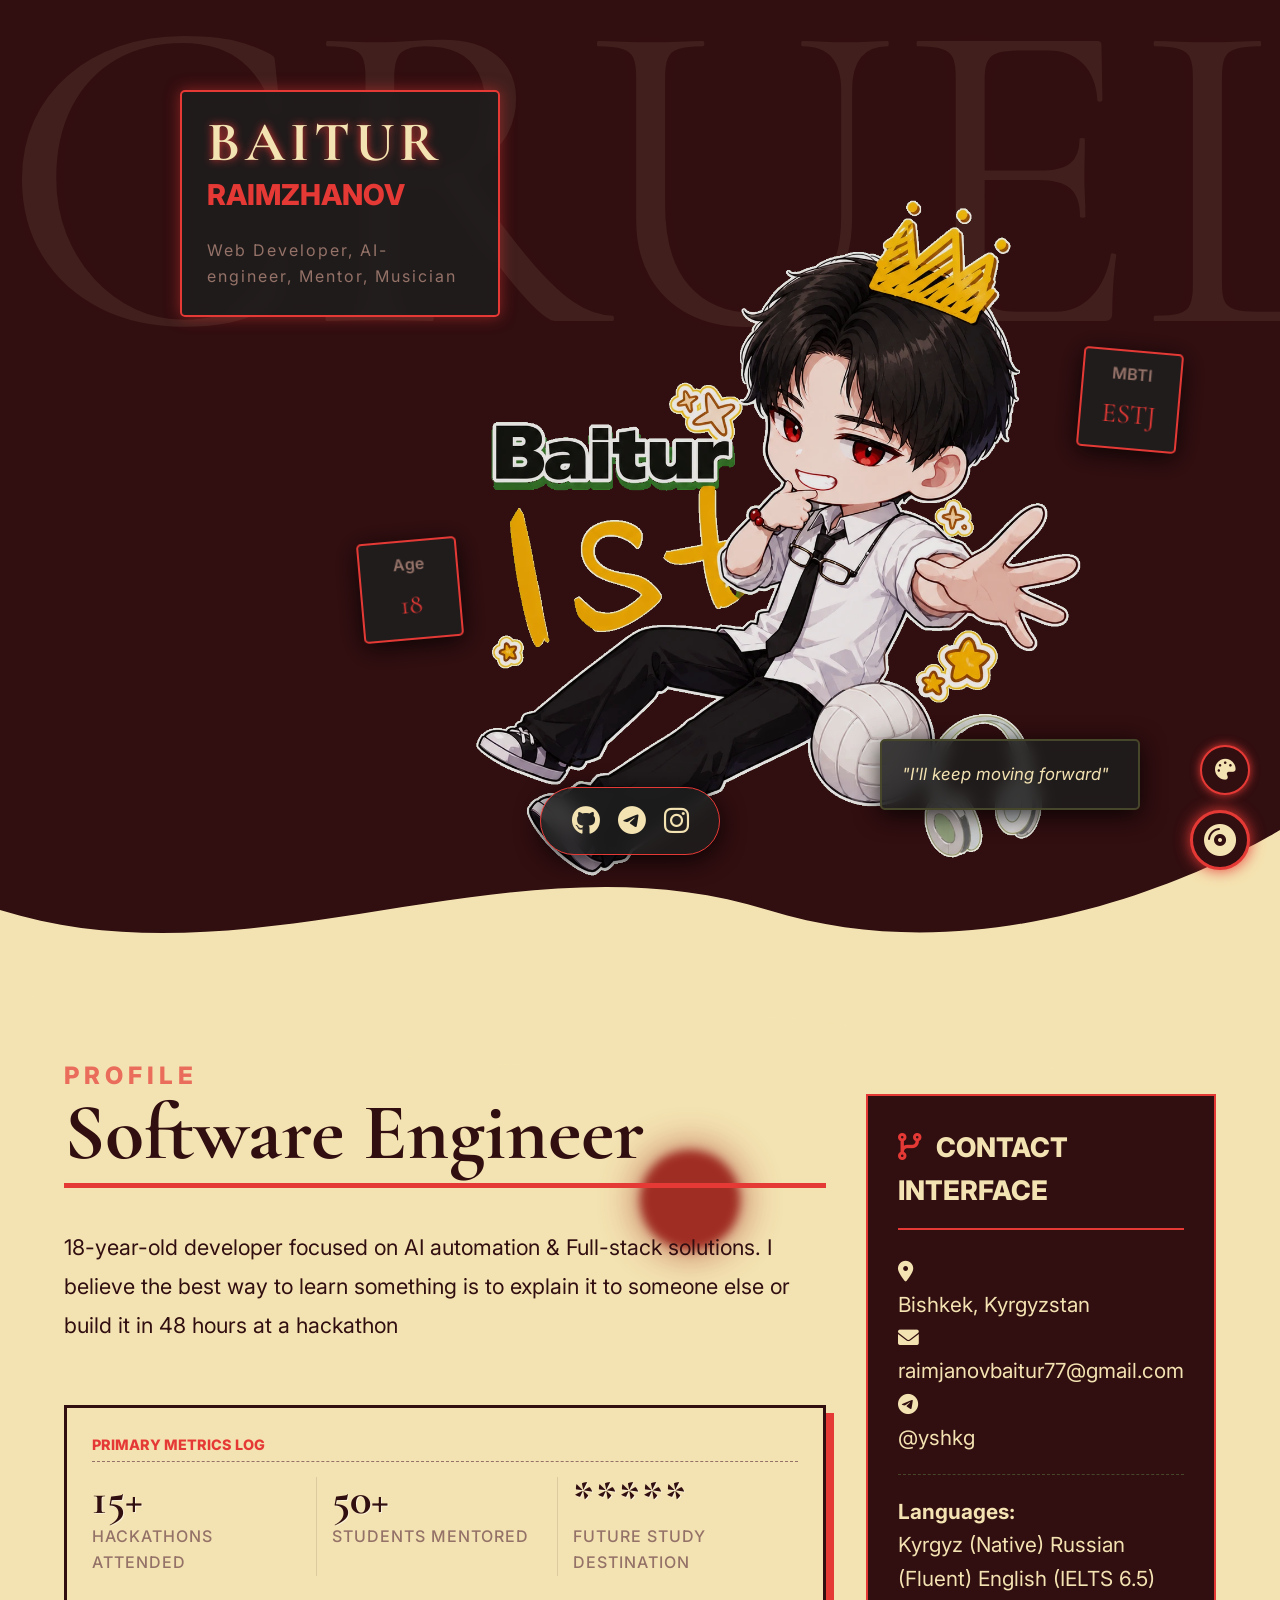
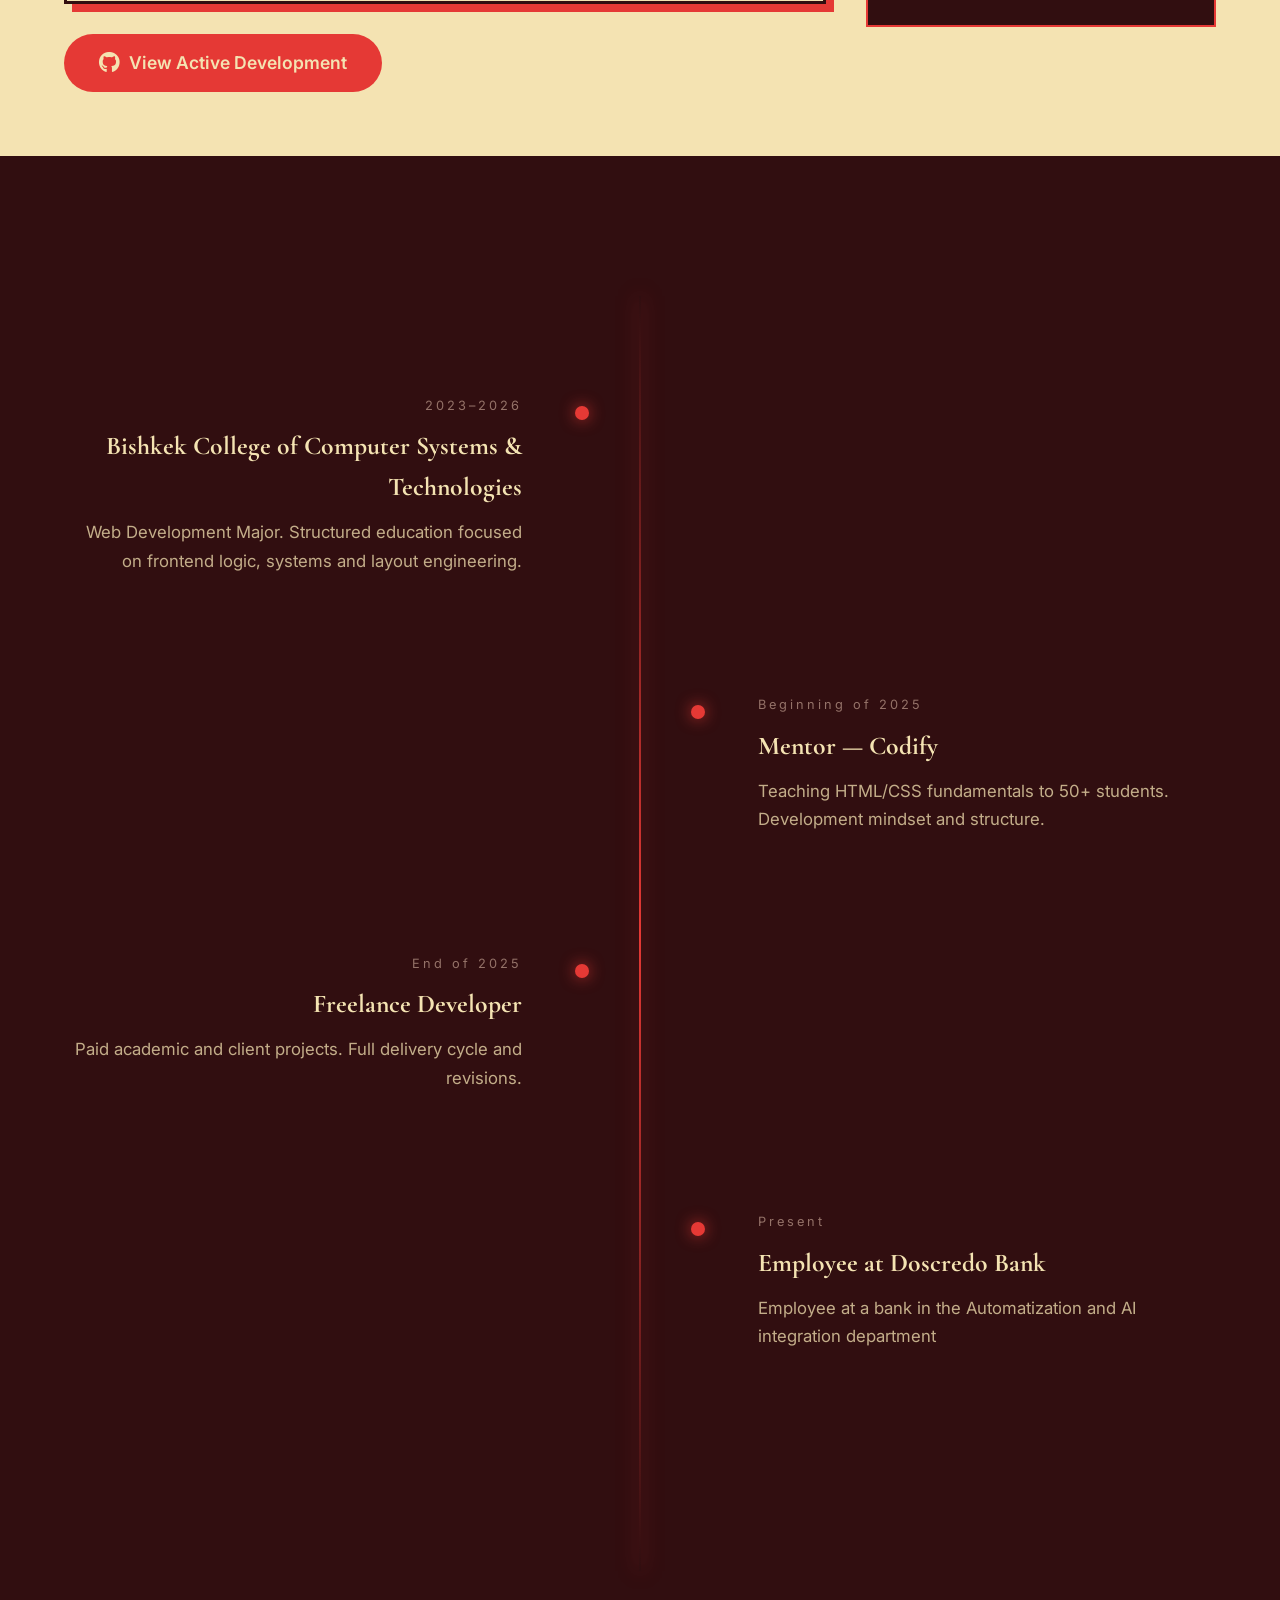
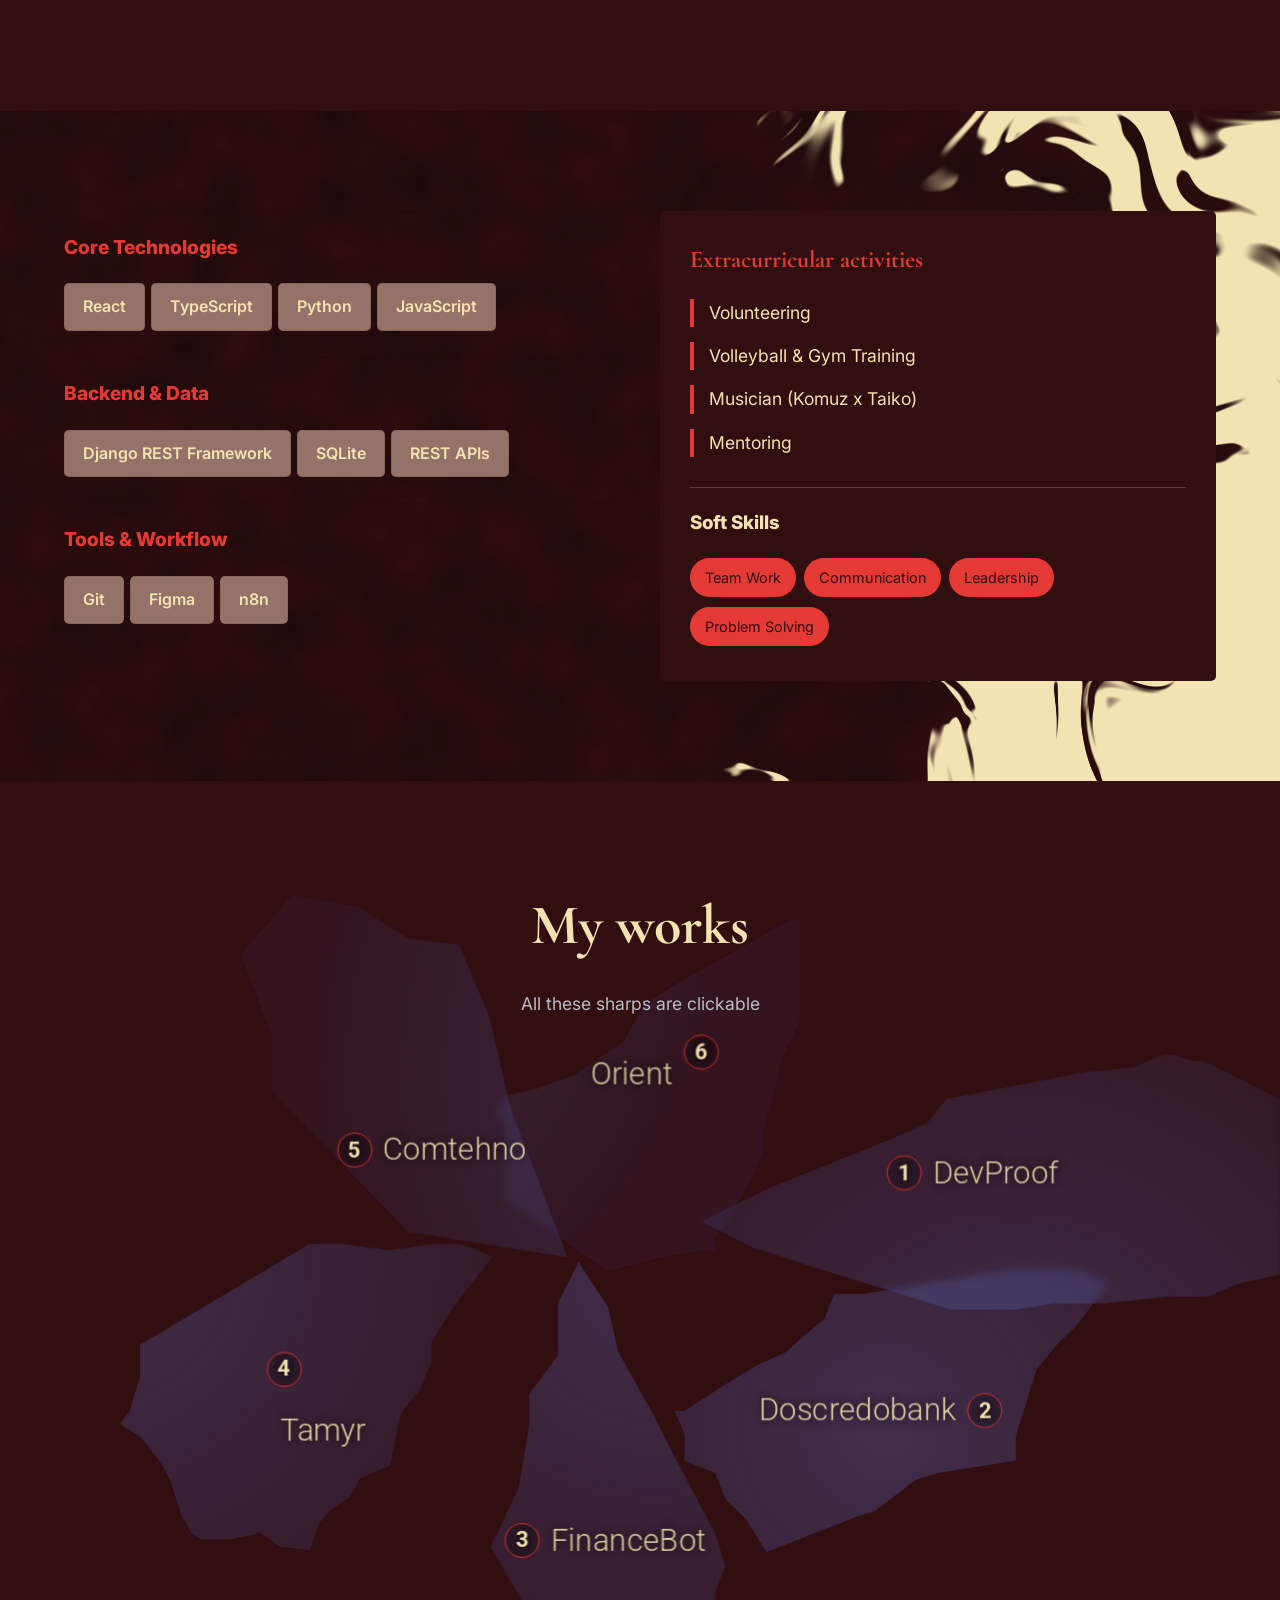
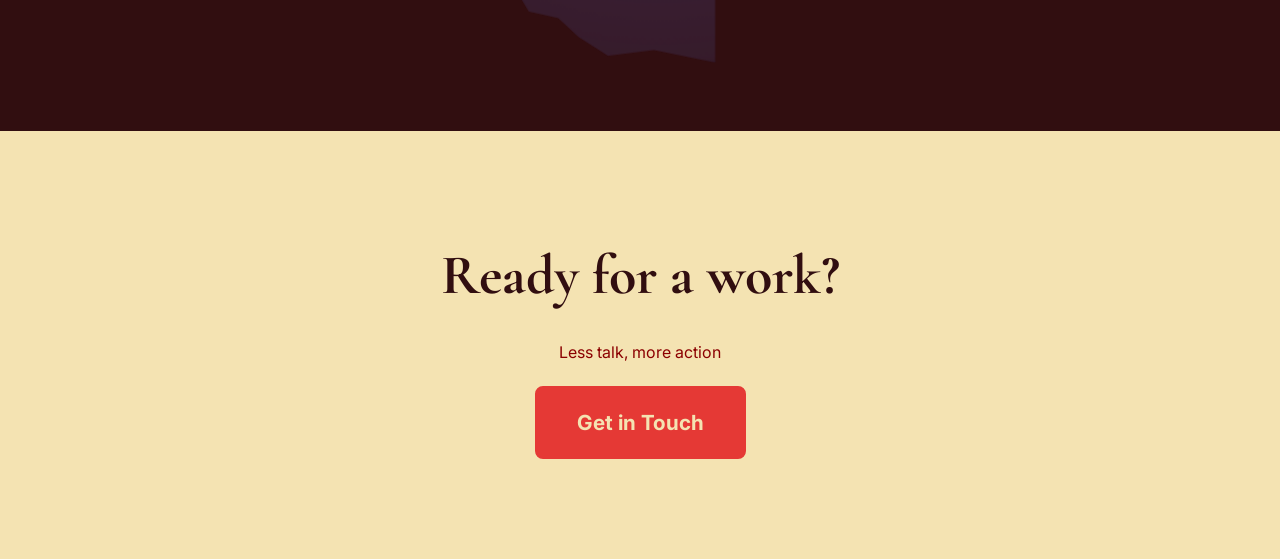
==== index.html @ 3174e958 "Fix duplicate google-site-verification meta tag" ====
<!doctype html>
<html lang="en">
  <head>
    <meta charset="UTF-8" />
    <meta name="viewport" content="width=device-width, initial-scale=1.0" />
    <title>Baitur Raimzhanov</title>

    <link rel="icon" type="image/png" href="/favicon.png" />

    <meta
      name="description"
      content="Portfolio of Baitur Raimzhanov, an 18-year-old web developer, mentor, AI-engineer and musician based in Bishkek, Kyrgyzstan."
    />
    <meta
      name="keywords"
      content="Baitur Raimzhanov, Web Developer, Mentor, AI-engineer"
    />
    <meta name="author" content="Baitur Raimzhanov" />
    <meta name="robots" content="index, follow" />
    <meta name="theme-color" content="#310E10" />

    <meta property="og:type" content="website" />
    <meta property="og:title" content="Baitur Raimzhanov - Web Developer" />
    <meta
      property="og:description"
      content="18-year-old web developer, mentor, and musician. Discover my projects and skills."
    />
    <meta property="og:image" content="baitur.webp" />
    <meta property="og:url" content="https://skrblv.github.io/" />

    <meta name="twitter:card" content="summary_large_image" />
    <meta name="twitter:title" content="Baitur Raimzhanov - Web Developer" />
    <meta
      name="twitter:description"
      content="18-year-old web developer, mentor, and musician."
    />
    <meta name="twitter:image" content="baitur.webp" />

    <link rel="canonical" href="https://skrblv.github.io/" />

    <link rel="preconnect" href="https://fonts.googleapis.com" />
    <link rel="preconnect" href="https://fonts.gstatic.com" crossorigin />
    <link rel="preconnect" href="https://cdnjs.cloudflare.com" />

    <link
      href="https://fonts.googleapis.com/css2?family=Cormorant+Garamond:wght@400;700&family=Inter:wght@300;400;600;800&family=Roboto:wght@300;400;700&display=swap"
      rel="stylesheet"
    />

<meta name="google-site-verification" content="Lntaro7IUnbB38OqXgtZppgg2948XfjPVonKaCSNXL4" />
    
<link
  rel="stylesheet"
  href="https://cdnjs.cloudflare.com/ajax/libs/font-awesome/6.0.0-beta3/css/all.min.css"
  integrity="sha512-Fo3rlrZj/k7ujTnHg4CGR2D7kSs0v4LLanw2qksYuRlEzO+tcaEPQogQ0KaoGN26/zrn20ImR1DfuLWnOo7aBA=="
  crossorigin="anonymous"
  referrerpolicy="no-referrer"
  media="print" 
  onload="this.media='all'"
/>
    <link rel="stylesheet" href="styles.css" />
    <script>
      const savedTheme = localStorage.getItem("selected-theme") || "default";
      document.documentElement.setAttribute("data-theme", savedTheme);
    </script>

    <script type="application/ld+json">
      {
        "@context": "https://schema.org",
        "@type": "Person",
        "name": "Baitur Raimzhanov",
        "jobTitle": "Web Developer",
        "description": "18-year-old self-taught web developer passionate about technology, design, and education.",
        "address": {
          "@type": "PostalAddress",
          "addressLocality": "Bishkek",
          "addressCountry": "Kyrgyzstan"
        },
        "email": "mailto:raimjanovbaitur77@gmail.com",
        "sameAs": [
          "https://github.com/skrblv",
          "https://t.me/yshkg",
          "https://www.instagram.com/raimzhanovba?igsh=ZnVnMm1waWo4bmYw"
        ]
      }
    </script>
  </head>
  <body>
    <section id="hero" class="hero-section">
      <div class="background-texture" data-depth="0.5"></div>
      <p class="parallax-text" data-depth="0.1">CRUEL</p>

      <div class="main-content-area">
        <div class="data-panel left-float" data-depth="1.5">
          <h1 class="card-title">BAITUR</h1>
          <h2 class="card-subtitle">RAIMZHANOV</h2>
          <p class="card-role">Web Developer, AI-engineer, Mentor, Musician</p>
        </div>

        <img
          src="/baitur.webp"
          alt="Baitur Raimzhanov - Web Developer"
          class="central-image"
          data-depth="2.5"
          fetchpriority="high"
          width="580"
          height="630"
        />

        <div class="quote-card bottom-float" data-depth="1.4">
          <p class="quote-text not">"I'll keep moving forward"</p>
          <p class="quote-text mobile">"Strong? Then prove it"</p>
        </div>

        <div class="data-card data-age" data-depth="3.5">
          <p class="data-label">Age</p>
          <p class="data-value">18</p>
        </div>

        <div class="data-card data-height" data-depth="3.0">
          <p class="data-label">MBTI</p>
          <p class="data-value">ESTJ</p>
        </div>

        <div class="action-links-module" data-depth="1.8">
          <div class="bottom-links">
            <a
              href="https://github.com/skrblv"
              target="_blank"
              aria-label="My GitHub Profile"
              ><i class="fab fa-github"></i
            ></a>
            <a
              href="https://t.me/yshkg"
              target="_blank"
              aria-label="My Telegram Profile"
              ><i class="fab fa-telegram-plane"></i
            ></a>
            <a
              href="https://www.instagram.com/raimzhanovba?igsh=ZnVnMm1waWo4bmYw"
              target="_blank"
              aria-label="My Instagram Profile"
              ><i class="fab fa-instagram"></i
            ></a>
          </div>
        </div>
      </div>
    </section>

    <section id="about" class="about-section">
      <div class="about-content-wrapper">
        <div class="scroll-visual-asset bubble-1" data-scroll-speed="0.5"></div>
        <div class="scroll-visual-asset bubble-2" data-scroll-speed="0.8"></div>
        <div class="scroll-visual-asset bubble-3" data-scroll-speed="0.3"></div>
        <div class="container-grid about-complex-grid">
          <div class="bio-wrapper">
            <h1 class="bio-heading">
              <span class="serif-title">PROFILE</span>
              Software Engineer
            </h1>
            <p class="bio-main-text">
              18-year-old developer focused on AI automation & Full-stack solutions.
              I believe the best way to learn something is to
              explain it to someone else or build it in 48 hours at a hackathon
            </p>
            <div class="key-metrics">
              <h3>PRIMARY METRICS LOG</h3>
              <div class="metrics-grid">
                <div class="metric-item">
                  <span class="metric-value">15+</span>
                  <span class="metric-label">Hackathons Attended</span>
                </div>
                <div class="metric-item">
                  <span class="metric-value">50+</span>
                  <span class="metric-label">Students Mentored</span>
                </div>
                <div class="metric-item">
                  <span class="metric-value">*****</span>
                  <span class="metric-label">Future Study Destination</span>
                </div>
              </div>
            </div>
            <a
              href="https://github.com/skrblv"
              target="_blank"
              class="link-btn github-large-btn"
            >
              <i class="fab fa-github"></i> View Active Development
            </a>
          </div>
          <div class="contact-card contact-revamped">
            <h3 class="contact-title">
              <i class="fas fa-code-branch"></i> CONTACT INTERFACE
            </h3>
            <div class="contact-group">
              <i class="fas fa-map-marker-alt"></i>
              <p>Bishkek, Kyrgyzstan</p>
            </div>
            <div class="contact-group">
              <i class="fas fa-envelope"></i>
              <p>raimjanovbaitur77@gmail.com</p>
            </div>
            <div class="contact-group">
              <i class="fab fa-telegram-plane"></i>
              <p>@yshkg</p>
            </div>
            <hr class="contact-divider" />
            <div class="languages-small">
              <h4>Languages:</h4>
              <span>Kyrgyz (Native)</span>
              <span>Russian (Fluent)</span>
              <span>English (IELTS 6.5)</span>
            </div>
          </div>
        </div>
      </div>
    </section>

    <section id="resume" class="resume-section">
      <h1 class="parallax-text resume-bg-text" data-depth="0.3">RESUME</h1>

      <div class="resume-stage">
        <div class="resume-line"></div>

        <div class="resume-entry left">
          <span class="entry-year">2023–2026</span>
          <h3 class="entry-title">
            Bishkek College of Computer Systems & Technologies
          </h3>
          <p class="entry-text">
            Web Development Major. Structured education focused on frontend
            logic, systems and layout engineering.
          </p>
        </div>

        <div class="resume-entry right">
          <span class="entry-year">Beginning of 2025</span>
          <h3 class="entry-title">Mentor — Codify</h3>
          <p class="entry-text">
            Teaching HTML/CSS fundamentals to 50+ students. Development mindset
            and structure.
          </p>
        </div>

        <div class="resume-entry left">
          <span class="entry-year">End of 2025</span>
          <h3 class="entry-title">Freelance Developer</h3>
          <p class="entry-text">
            Paid academic and client projects. Full delivery cycle and
            revisions.
          </p>
        </div>

        <div class="resume-entry right">
          <span class="entry-year">Present</span>
          <h3 class="entry-title">Employee at Doscredo Bank</h3>
          <p class="entry-text">
            Employee at a bank in the Automatization and AI ​​integration
            department
          </p>
        </div>
      </div>
    </section>

    <section id="skills-hobbies" class="skills-hobbies-section">
      <div class="ink-background" id="inkSection">
        <canvas id="skillsCanvas"></canvas>
      </div>
      <div class="container-grid content-layer">
        <div class="skills-wrapper">
          <div class="skill-group coding-skills">
            <h3>Core Technologies</h3>
            <div class="skill-tags">
              <span>React</span><span>TypeScript</span><span>Python</span
              ><span>JavaScript</span>
            </div>
          </div>
          <div class="skill-group backend-db">
            <h3>Backend & Data</h3>
            <div class="skill-tags">
              <span>Django REST Framework</span><span>SQLite</span
              ><span>REST APIs</span>
            </div>
          </div>
          <div class="skill-group tools-workflow">
            <h3>Tools & Workflow</h3>
            <div class="skill-tags">
              <span>Git</span><span>Figma</span><span>n8n</span>
            </div>
          </div>
        </div>
        <div class="interests-card">
          <h2>Extracurricular activities</h2>
          <div class="hobby-list">
            <p>Volunteering</p>
            <p>Volleyball & Gym Training</p>
            <p>Musician (Komuz x Taiko)</p>
            <p>Mentoring</p>
          </div>
          <div class="soft-skills-block">
            <h3>Soft Skills</h3>
            <div class="tag-group">
              <span>Team Work</span><span>Communication</span
              ><span>Leadership</span><span>Problem Solving</span>
            </div>
          </div>
        </div>
      </div>
    </section>

    <section id="shards-section">
      <div class="shards-intro">
        <h2>My works</h2>
        <p>All these sharps are clickable</p>
      </div>
      <div id="scene-container">
        <div id="flickering-particles-container"></div>
        <div class="particles" id="particles-back" data-depth="0.2"></div>
        <div class="particles" id="particles-mid" data-depth="0.5"></div>

        <a
          href="#"
          class="shard"
          id="shard-1"
          data-depth="0.6"
          onclick="return false;"
        >
          <div class="shard-ui">
            <div class="shard-icon">1</div>
            <span class="shard-title">DevProof</span>
          </div>
        </a>

        <a
          href="#"
          class="shard"
          id="shard-2"
          data-depth="0.8"
          onclick="return false;"
        >
          <div class="shard-ui">
            <div class="shard-icon">2</div>
            <span class="shard-title">Doscredobank</span>
          </div>
        </a>

        <a
          href="#"
          class="shard"
          id="shard-3"
          data-depth="1.0"
          onclick="return false;"
        >
          <div class="shard-ui">
            <div class="shard-icon">6</div>
            <span class="shard-title"><br />Orient</span>
          </div>
        </a>

        <a
          href="#"
          class="shard"
          id="shard-4"
          data-depth="0.4"
          onclick="return false;"
        >
          <div class="shard-ui">
            <div
              class="shard-icon"
              style="position: absolute; right: -20px; top: -120px"
            >
              4
            </div>
            <span
              class="shard-title"
              style="position: absolute; right: -90px; bottom: 10px"
              ><br />Tamyr</span
            >
          </div>
        </a>

        <a
          href="#"
          class="shard"
          id="shard-5"
          data-depth="0.9"
          onclick="return false;"
        >
          <div class="shard-ui">
            <div class="shard-icon">3</div>
            <span class="shard-title">FinanceBot</span>
          </div>
        </a>

        <a
          href="#"
          class="shard"
          id="shard-6"
          data-depth="0.5"
          onclick="return false;"
        >
          <div class="shard-ui">
            <div class="shard-icon">5</div>
            <span class="shard-title">Comtehno</span>
          </div>
        </a>

        <div class="particles" id="particles-front" data-depth="0.9"></div>
      </div>
    </section>
    <section id="contact" class="cta-section">
      <h2>Ready for a work?</h2>
      <p>Less talk, more action</p>
      <a href="mailto:raimjanovbaitur77@gmail.com" class="btn-large"
        >Get in Touch</a
      >
    </section>

    <!-- Theme Switcher UI -->
    <div id="theme-switcher" class="theme-switcher">
      <div class="theme-options closed" id="theme-options">
        <button
          class="theme-option"
          data-theme="default"
          title="Crimson Blood"
        ></button>
        <button
          class="theme-option"
          data-theme="ocean"
          title="Deep Ocean"
        ></button>
        <button
          class="theme-option"
          data-theme="forest"
          title="Mystic Forest"
        ></button>
        <button
          class="theme-option"
          data-theme="cyberpunk"
          title="Cyberpunk Night"
        ></button>
      </div>
      <div class="theme-toggle-btn" id="theme-toggle-btn" title="Choose Theme">
        <i class="fas fa-palette"></i>
      </div>
    </div>

    <div id="music-player" class="music-player closed">
      <div
        class="vinyl-icon"
        title="Toggle Player"
        aria-label="Toggle music player"
      >
        <i class="fas fa-compact-disc"></i>
      </div>

      <div class="controls-panel">
        <p class="track-info">
          Now Playing: <span id="current-track-name">Loading...</span>
        </p>
        <div class="controls">
          <button id="prev-btn" aria-label="Previous track">
            <i class="fas fa-backward"></i>
          </button>
          <button id="play-pause-btn" aria-label="Play or pause track">
            <i class="fas fa-play"></i>
          </button>
          <button id="next-btn" aria-label="Next track">
            <i class="fas fa-forward"></i>
          </button>
        </div>
        <div class="volume-control">
          <i class="fas fa-volume-low" aria-hidden="true"></i>
          <input
            type="range"
            id="volume-slider"
            min="0"
            max="1"
            step="0.05"
            value="1"
            aria-label="Volume control"
          />
          <i class="fas fa-volume-high" aria-hidden="true"></i>
        </div>
      </div>
    </div>

    <div id="project-modal" class="modal-overlay" aria-hidden="true">
      <div class="modal-container">
        <button class="close-modal-btn" aria-label="Close modal">
          <i class="fas fa-times"></i>
        </button>

        <div class="modal-content">
          <h2 id="modal-title" class="modal-title">PROJECT NAME</h2>
          <div class="modal-tags" id="modal-tags"></div>
          <div class="modal-body">
            <p id="modal-description"></p>
          </div>
          <div class="modal-footer">
            <span class="status-badge">Not Deployed</span>
          </div>
        </div>
      </div>
    </div>

    <script id="vertex-shader" type="x-shader/x-vertex">
      attribute vec2 position;
      void main() { gl_Position = vec4(position, 0.0, 1.0); }
    </script>
    <script id="fragment-shader" type="x-shader/x-fragment">
      precision highp float;
      uniform vec2 u_resolution;
      uniform float u_time;
      uniform float u_progress;
      uniform vec3 u_colorBg; // Added for dynamic theme switching
      uniform vec3 u_colorInk; // Added for dynamic theme switching

      vec3 permute(vec3 x) { return mod(((x*34.0)+1.0)*x, 289.0); }
      float snoise(vec2 v){
          const vec4 C = vec4(0.211324865405187, 0.366025403784439, -0.577350269189626, 0.024390243902439);
          vec2 i  = floor(v + dot(v, C.yy) );
          vec2 x0 = v -   i + dot(i, C.xx);
          vec2 i1;
          i1 = (x0.x > x0.y) ? vec2(1.0, 0.0) : vec2(0.0, 1.0);
          vec4 x12 = x0.xyxy + C.xxzz;
          x12.xy -= i1;
          i = mod(i, 289.0);
          vec3 p = permute( permute( i.y + vec3(0.0, i1.y, 1.0 )) + i.x + vec3(0.0, i1.x, 1.0 ));
          vec3 m = max(0.5 - vec3(dot(x0,x0), dot(x12.xy,x12.xy), dot(x12.zw,x12.zw)), 0.0);
          m = m*m ; m = m*m ;
          vec3 x = 2.0 * fract(p * C.www) - 1.0;
          vec3 h = abs(x) - 0.5;
          vec3 ox = floor(x + 0.5);
          vec3 a0 = x - ox;
          m *= 1.79284291400159 - 0.85373472095314 * ( a0*a0 + h*h );
          vec3 g;
          g.x  = a0.x  * x0.x  + h.x  * x0.y;
          g.yz = a0.yz * x12.xz + h.yz * x12.yw;
          return 130.0 * dot(m, g);
      }

      float fbm(vec2 x) {
          float v = 0.0;
          float a = 0.5;
          vec2 shift = vec2(100.0);
          mat2 rot = mat2(cos(0.5), sin(0.5), -sin(0.5), cos(0.50));
          for (int i = 0; i < 3; ++i) {
              v += a * snoise(x);
              x = rot * x * 2.0 + shift;
              a *= 0.5;
          }
          return v;
      }

      void main() {
          vec2 st = gl_FragCoord.xy/u_resolution.xy;
          float ratio = u_resolution.x/u_resolution.y;
          st.x *= ratio;

          float isPortrait = step(u_resolution.x, u_resolution.y);
          float centerOffset = mix(0.2, 0.4, isPortrait);
          float centerY = mix(0.5, 0.85, isPortrait);
          vec2 center = vec2(ratio * centerOffset, centerY);
          float d = length(st - center);

          vec2 q = vec2(0.);
          q.x = fbm( st + 0.00 * u_time);
          q.y = fbm( st + vec2(1.0));
          vec2 r = vec2(0.);
          r.x = fbm( st + 1.0 * q + vec2(1.7,9.2) + 0.15 * u_time );
          r.y = fbm( st + 1.0 * q + vec2(8.3,2.8) + 0.126 * u_time);
          float f = fbm(st + r);

          float morphFactor = smoothstep(0.0, 0.4, u_progress);

          float distStr = mix(0.85, 0.5, isPortrait);
          float liquidDistortion = distStr * morphFactor;
          float liquidOffset = 0.35 * morphFactor;

          float mask = d - (f * liquidDistortion) + liquidOffset;

          float maxRadius = mix(1.5, 1.0, isPortrait);
          float radius = u_progress * maxRadius;

          float edgeSoftness = 0.02 + (0.1 * morphFactor);
          float ink = 1.0 - smoothstep(radius, radius + edgeSoftness, mask);

          float inner = fbm(st * 6.0);

          vec3 finalColor = mix(u_colorBg, mix(u_colorInk, u_colorInk * (0.8 + inner * 0.2), morphFactor), ink);

          gl_FragColor = vec4(finalColor, 1.0);
      }
    </script>

    <script src="scripts.js"></script>
  </body>
</html>
---- styles.css ----
:root, [data-theme="default"] {
    --color-bg: #310E10;
    --color-module-bg: rgba(30, 30, 30, 0.85);
    --color-accent-strong: #E53935;
    --color-accent-soft: #F4E3B2;
    --color-blood: #8B0000;
    --color-detail-line: #45462A;
    --color-detail-dim: #947268;
    --color-text-light: var(--color-accent-soft);
    --color-text-dark: var(--color-bg);
    --font-serif: 'Cormorant Garamond', serif;
    --font-sans: 'Inter', sans-serif;
    --padding-section: 100px 5%;
}

[data-theme="ocean"] {
    --color-bg: #130420;
    --color-module-bg: #2C0548;
    --color-accent-strong: #6F2EA8;
    --color-accent-soft: #CFA8FF;
    --color-blood: #490968;
    --color-detail-line: #571B39;
    --color-detail-dim: #A36BCB;
}



[data-theme="forest"] {
    --color-bg: #051F20;
    --color-module-bg: #0B2B26;
    --color-accent-strong: #8EB69B;
    --color-accent-soft: #DAF1DE;
    --color-blood: #235347;
    --color-detail-line: #163832;
    --color-detail-dim: #235347;
}

[data-theme="cyberpunk"] {
    --color-bg: #3A345B;
    --color-module-bg: #71557A;
    --color-accent-strong: #D183A9;
    --color-accent-soft: #F3C8DD;
    --color-blood: #4B1535;
    --color-detail-line: #4B1535;
    --color-detail-dim: #D183A9;
}

.theme-transition * {
    transition: background-color 0.5s ease, color 0.5s ease, border-color 0.5s ease, box-shadow 0.5s ease, fill 0.5s ease !important;
}

* {
    margin: 0;
    padding: 0;
    box-sizing: border-box;
}

body {
    font-family: var(--font-sans);
    line-height: 1.6;
    background: var(--color-bg);
    color: var(--color-text-light);
    height: 100%;
    overflow-x: hidden;
}

a {
    text-decoration: none;
    color: var(--color-accent-strong);
    transition: color 0.3s;
}

h1, h2, h3 {
    font-family: var(--font-serif);
    font-weight: 700;
}

.container-grid {
    display: grid;
    grid-template-columns: repeat(2, 1fr);
    gap: 40px;
    max-width: 1200px;
    margin: 0 auto;
    z-index: 1;
}

.btn-contact {
    background: var(--color-accent-strong);
    color: var(--color-text-light);
    padding: 8px 15px;
    border-radius: 5px;
    font-weight: 600;
    transition: background 0.3s, color 0.3s;
    border: 1px solid var(--color-accent-strong);
}

.btn-contact:hover {
    background: transparent;
    color: var(--color-accent-strong);
}

.link-btn {
    display: inline-flex;
    align-items: center;
    background: var(--color-accent-strong);
    color: var(--color-text-light);
    padding: 12px 25px;
    border-radius: 5px;
    margin-top: 25px;
    font-weight: 600;
    transition: background 0.3s;
}

.link-btn:hover {
    background: var(--color-bg);
    color: var(--color-text-light);
}

.link-btn i {
    margin-right: 10px;
    font-size: 1.2em;
}

@keyframes fadeInUp {
    from {
        opacity: 0;
        transform: translateY(40px);
    }
    to {
        opacity: 1;
        transform: translateY(0);
    }
}

@keyframes pulseAccent {
    0% {
        box-shadow: 0 0 10px var(--color-accent-strong);
    }
    50% {
        box-shadow: 0 0 25px var(--color-accent-strong), 0 0 40px rgba(229, 57, 53, 0.4);
    }
    100% {
        box-shadow: 0 0 10px var(--color-accent-strong);
    }
}

@keyframes spin {
    from { transform: rotate(0deg); }
    to { transform: rotate(360deg); }
}

@keyframes drift-fg-v {
  0% { transform: translate3d(0, 0, 0); }
  100% { transform: translate3d(-5px, 20px, 0); }
}

@keyframes drift-bg-v {
  0% { transform: translate3d(0, 0, 0); }
  100% { transform: translate3d(3px, -8px, 0); }
}

[data-depth].drifting {
    transition: transform 2s ease-in-out !important;
    animation-timing-function: ease-in-out;
    animation-iteration-count: infinite;
    animation-direction: alternate;
}

[data-depth="0.3"].drifting {
    animation-name: drift-bg-v;
    animation-duration: 10s;
    animation-delay: 0s;
}

[data-depth="1.8"].drifting {
    animation-name: drift-fg-v;
    animation-duration: 5.5s;
    animation-delay: 0.5s;
}

[data-depth="2.0"].drifting {
    animation-name: drift-fg-v;
    animation-duration: 6.5s;
    animation-delay: 1.2s;
}

[data-depth="2.2"].drifting {
    animation-name: drift-fg-v;
    animation-duration: 4.8s;
    animation-delay: 0.2s;
}

[data-depth="2.5"].drifting {
    animation-name: drift-fg-v;
    animation-duration: 7s;
    animation-delay: 1.5s;
}

[data-depth="3.0"].drifting {
    animation-name: drift-fg-v;
    animation-duration: 3.5s;
    animation-delay: 0.8s;
}

[data-depth="3.2"].drifting {
    animation-name: drift-fg-v;
    animation-duration: 4s;
    animation-delay: 0s;
}

[data-depth="3.5"].drifting {
    animation-name: drift-fg-v;
    animation-duration: 4.5s;
    animation-delay: 1s;
}

.hero-section {
    min-height: 100vh;
    background-color: var(--color-bg);
    padding: 0;
    padding-bottom: 50px;
    position: relative;
    overflow: hidden;
    z-index: 10;
    perspective: 1000px;
    margin-bottom: 80px;
}

.main-content-area {
    position: absolute;
    transform: translate(10%);
    width: 1200px;
    height: 100%;
}

.parallax-text {
    position: absolute;
    font-size: 35vw;
    color: var(--color-accent-soft);
    opacity: 0.08;
    line-height: 0.8;
    z-index: -5;
    text-shadow: 0 0 30px rgba(229, 57, 53, 0.2);
    font-family: var(--font-serif);
    transition: transform 0.1s linear;
}

.central-image {
    position: absolute;
        inset: 0;
    margin: auto;

    top: 20%;
    left: 10%;
    width: 650px;
    height: 700px;
    object-fit: cover;
    opacity: 0.9;
    /* border: 3px solid var(--color-accent-strong); */
    transition: transform 0.1s linear;
}

.data-panel, .nav-menu, .quote-card, .action-links-module, .data-card {
    position: absolute;
    z-index: 30;
    background: var(--color-module-bg);
    backdrop-filter: blur(8px);
    border: 1px solid var(--color-detail-line);
    border-radius: 5px;
    box-shadow: 0 5px 25px rgba(0, 0, 0, 0.8);
    transition: transform 0.1s linear;
}

.data-panel {
    top: 10%;
    left: 5%;
    width: 320px;
    padding: 25px;
    border: 2px solid var(--color-accent-strong);
    box-shadow: 0 0 15px rgba(229, 57, 53, 0.5);
}

.card-title {
    font-size: 3.5em;
    line-height: 0.9;
    color: var(--color-accent-soft);
    letter-spacing: 5px;
    text-shadow: 0 0 8px var(--color-accent-strong);
    margin-bottom: 5px;
}

.card-subtitle {
    font-size: 1.8em;
    font-family: var(--font-sans);
    font-weight: 800;
    color: var(--color-accent-strong);
    margin-bottom: 20px;
}

.card-role {
    font-size: 1em;
    color: var(--color-detail-dim);
    letter-spacing: 2px;
}

.nav-menu {
    top: 15%;
    right: 5%;
    width: 220px;
    padding: 15px;
    border: 1px solid var(--color-accent-strong);
    box-shadow: 0 0 20px rgba(229, 57, 53, 0.4);
    display: flex;
    flex-direction: column;
    z-index: 40;
}

.nav-menu a {
    display: flex;
    align-items: center;
    padding: 10px 10px;
    margin: 2px 0;
    color: var(--color-accent-soft);
    font-weight: 600;
    font-size: 1em;
    border-radius: 3px;
    transition: all 0.2s;
}

.nav-menu a:hover {
    background-color: var(--color-accent-strong);
    color: var(--color-bg);
    padding-left: 15px;
}

.nav-menu a i {
    color: var(--color-accent-strong);
    margin-right: 10px;
    width: 20px;
    text-align: center;
    transition: color 0.2s;
}

.nav-menu a:hover i {
    color: var(--color-bg);
}

.nav-menu a .nav-text {
    display: block;
}

.quote-card {
    bottom: 10%;
    right: 15%;
    width: 260px;
    padding: 20px;
    background: var(--color-module-bg);
    border: 2px solid var(--color-detail-line);
    display: flex;
    flex-direction: column;
    gap: 10px;
}

.quote-text {
    font-style: italic;
    font-size: 1.05em;
    color: var(--color-accent-soft);
}

.mobile {
    font-size: 0;
    display: none;
}

.quote-action-btn {
    background: var(--color-accent-strong);
    color: var(--color-text-light);
    border: 1px solid var(--color-accent-strong);
    padding: 8px 15px;
    cursor: pointer;
    font-weight: 800;
    font-family: var(--font-sans);
    transition: background 0.2s, color 0.2s;
    border-radius: 18px;
}

.quote-action-btn:hover {
    background: var(--color-bg);
    color: var(--color-accent-strong);
}

.data-card {
    width: 100px;
    height: 100px;
    text-align: center;
    color: var(--color-text-light);
    padding: 10px 5px;
    border: 2px solid var(--color-accent-strong);
    border-radius: 5px;
}

.data-age {
    top: 60%;
    left: 20%;
    z-index: 30;
    transform: rotate(-5deg);
}

.data-height {
    bottom: 50%;
    left: 80%;
    z-index: 1;
    transform: rotate(5deg);
}

.data-card .data-label {
    font-size: 1em;
    font-weight: 600;
    color: var(--color-detail-dim);
}

.data-card .data-value {
    font-size: 1.7em;
    font-family: var(--font-serif);
    margin-top: 5px;
    color: var(--color-accent-strong);
}

.action-links-module {
    bottom: 5%;
    left: 35%;
    width: 180px;
    display: flex;
    justify-content: space-around;
    align-items: center;
    padding: 10px 20px;
    background: var(--color-module-bg);
    border: 1px solid var(--color-accent-strong);
    border-radius: 50px;
}

.bottom-links a {
    color: var(--color-accent-soft);
    margin-inline: 7px;
    font-size: 1.8em;
    transition: color 0.2s;
}

.bottom-links a:hover {
    color: var(--color-accent-strong);
}

.about-section {
    padding: 5% 5%;
    background: var(--color-accent-soft);
    color: var(--color-text-dark);
    position: relative;
    z-index: 16;
}

.about-content-wrapper {
    z-index: 16;
    position: relative;
    height: 100%;
    width: 100%;
    overflow: hidden;
}

/* Modded SVGs via CSS Masks to dynamically inherit colors */
.about-section::before {
    content: '';
    position: absolute;
    top: 0;
    left: 0;
    width: 100%;
    height: 150px;
    z-index: 16;
    pointer-events: none;
    background-color: var(--color-accent-soft);
    -webkit-mask-image: url("data:image/svg+xml,%3Csvg viewBox='0 0 1000 150' xmlns='http://www.w3.org/2000/svg' preserveAspectRatio='none'%3E%3Cpath d='M0,80 C200,160 400,0 600,80 C800,160 1000,0 1000,0 L1000,150 L0,150 Z' fill='black' /%3E%3C/svg%3E");
    mask-image: url("data:image/svg+xml,%3Csvg viewBox='0 0 1000 150' xmlns='http://www.w3.org/2000/svg' preserveAspectRatio='none'%3E%3Cpath d='M0,80 C200,160 400,0 600,80 C800,160 1000,0 1000,0 L1000,150 L0,150 Z' fill='black' /%3E%3C/svg%3E");
    -webkit-mask-size: 100% 100%;
    mask-size: 100% 100%;
    -webkit-mask-repeat: repeat-x;
    mask-repeat: repeat-x;
    transform: translateY(-100%);
}

.about-section::after {
    content: '';
    position: absolute;
    top: -45px;
    left: 0;
    width: 100%;
    height: 150px;
    z-index: 16;
    pointer-events: none;
    background-color: var(--color-accent-soft);
    -webkit-mask-image: url("data:image/svg+xml,%3Csvg viewBox='0 0 1440 100' xmlns='http://www.w3.org/2000/svg'%3E%3Cpath d='M 0 60 C 276 -147 480 140 728 2 C 1026 -58 1200 100 1440 60 L 1440 100 L 0 100 Z' fill='black'/%3E%3C/svg%3E");
    mask-image: url("data:image/svg+xml,%3Csvg viewBox='0 0 1440 100' xmlns='http://www.w3.org/2000/svg'%3E%3Cpath d='M 0 60 C 276 -147 480 140 728 2 C 1026 -58 1200 100 1440 60 L 1440 100 L 0 100 Z' fill='black'/%3E%3C/svg%3E");
    -webkit-mask-size: 100% 100%;
    mask-size: 100% 100%;
    -webkit-mask-repeat: repeat-x;
    mask-repeat: repeat-x;
    transform: rotate(180deg);
}

.scroll-visual-asset {
    position: absolute;
    border-radius: 50%;
    background: var(--color-blood);
    opacity: 0.6;
    filter: blur(8px);
    z-index: 2;
    transition: transform 0.1s linear;
    box-shadow: 0 0 40px rgba(139, 0, 0, 0.8);
}

.bubble-1 {
    width: 250px;
    height: 250px;
    left: 15%; 
    top: -80px;
}

.bubble-2 {
    width: 120px;
    height: 120px;
    opacity: 0.4;
    filter: blur(10px);
    right: 10%; 
    top: -50px;
}

.bubble-3 {
    width: 100px;
    height: 100px;
    left: 50%;
    top: 400px;
    opacity: 0.8;
    filter: blur(5px);
}

.about-complex-grid {
    grid-template-columns: 2.5fr 1fr;
    align-items: start;
    position: relative;
    z-index: 5;
}

.bio-wrapper {
    animation: fadeInUp 0.8s ease-out 0.2s forwards;
    opacity: 0;
}

.bio-heading {
    font-size: 5em;
    color: var(--color-text-dark);
    line-height: 1;
    font-family: var(--font-serif);
    font-weight: 700;
    border-bottom: 5px solid var(--color-accent-strong);
    padding-bottom: 10px;
    margin-bottom: 40px;
    margin-top: 20px;
}

.bio-heading .serif-title {
    display: block;
    font-size: 0.3em;
    font-family: var(--font-sans);
    font-weight: 800;
    color: var(--color-accent-strong);
    letter-spacing: 5px;
    opacity: 0.7;
    margin-bottom: 5px;
}

.bio-main-text {
    font-size: 1.35em;
    margin-bottom: 30px;
    line-height: 1.8;
}

.github-large-btn {
    border-radius: 50px;
    padding: 15px 35px;
    font-size: 1.1em;
    margin-top: 30px;
    transition: transform 0.3s, box-shadow 0.3s, background 0.3s;
}

.github-large-btn:hover {
    transform: scale(1.05);
    box-shadow: 0 0 15px var(--color-accent-strong);
}

.key-metrics {
    margin-top: 60px;
    padding: 25px;
    background: var(--color-text-light);
    border: 3px solid var(--color-text-dark);
    box-shadow: 8px 8px 0 var(--color-accent-strong);
    transition: all 0.3s;
    animation: fadeInUp 0.8s ease-out 0.4s forwards;
    opacity: 0;
}

.key-metrics:hover {
    transform: translate(-3px, -3px);
    box-shadow: 12px 12px 0 var(--color-accent-strong);
}

.key-metrics h3 {
    font-family: var(--font-sans);
    font-weight: 800;
    font-size: 0.9em;
    color: var(--color-accent-strong);
    text-transform: uppercase;
    margin-bottom: 15px;
    border-bottom: 1px dashed var(--color-detail-dim);
    padding-bottom: 5px;
}

.metrics-grid {
    display: grid;
    grid-template-columns: repeat(3, 1fr);
    gap: 15px;
}

.metric-item {
    text-align: left;
    position: relative;
    padding-right: 10px;
    border-right: 1px solid rgba(0, 0, 0, 0.1);
}

.metric-item:last-child {
    border-right: none;
}

.metric-value {
    font-size: 2.8em;
    font-family: var(--font-serif);
    font-weight: 700;
    color: var(--color-text-dark);
    display: block;
    line-height: 1;
    margin-bottom: 3px;
    text-shadow: 1px 1px 0 rgba(255, 255, 255, 0.5);
}

.metric-label {
    display: block;
    font-size: 1.em;
    font-weight: 500;
    color: var(--color-detail-dim);
    text-transform: uppercase;
    letter-spacing: 1px;
}

.contact-card {
    background: var(--color-bg);
    color: var(--color-text-light);
    padding: 30px;
    height: fit-content;
    border: 2px solid var(--color-accent-strong);
    font-size: 1.3em;
    border-radius: 0;
    position: sticky;
    top: 50px;
    animation: pulseAccent 4s infinite ease-in-out, fadeInUp 0.8s ease-out 0.6s forwards;
    opacity: 0;
}

.contact-card .contact-title {
    color: var(--color-accent-soft);
    margin-bottom: 25px;
    padding-bottom: 15px;
    border-bottom: 2px solid var(--color-accent-strong);
    font-family: var(--font-sans);
    font-weight: 800;
    font-size: 1.3em;
}

.contact-card .contact-title i {
    color: var(--color-accent-strong);
    margin-right: 8px;
}

.contact-divider {
    border: none;
    border-top: 1px dashed var(--color-detail-line);
    margin: 20px 0;
}

.contact-group i {
    transition: transform 0.2s;
}

.contact-group:hover i {
    transform: scale(1.2) rotate(-5deg);
    color: var(--color-accent-soft);
}

.resume-section {
    position: relative;
    padding: 140px 5%;
    background: var(--color-bg);
    overflow: hidden;
}

.resume-bg-text {
    font-size: 18vw;
    opacity: 0.06;
    text-shadow: 0 0 40px rgba(229,57,53,0.25);
}

.resume-stage {
    position: relative;
    max-width: 1200px;
    margin: 0 auto;
    padding: 100px 0;
}

.resume-line {
    position: absolute;
    left: 50%;
    top: 0;
    width: 2px;
    height: 100%;
    background: linear-gradient(
        to bottom,
        transparent,
        var(--color-accent-strong),
        transparent
    );
    box-shadow: 0 0 20px rgba(229,57,53,0.6);
    transform: translateX(-50%);
}

.resume-entry {
    width: 45%;
    position: relative;
    margin-bottom: 120px;
    opacity: 0;
    transform: translateY(60px);
    transition: opacity 0.8s ease, transform 0.8s ease;
}

.resume-entry.left {
    text-align: right;
    padding-right: 60px;
}

.resume-entry.right {
    margin-left: auto;
    padding-left: 60px;
}

.resume-entry::before {
    content: '';
    position: absolute;
    top: 10px;
    width: 14px;
    height: 14px;
    background: var(--color-accent-strong);
    border-radius: 50%;
    box-shadow: 0 0 15px rgba(229,57,53,0.8);
}

.resume-entry.left::before {
    right: -7px;
}

.resume-entry.right::before {
    left: -7px;
}

.entry-year {
    font-size: 0.8em;
    letter-spacing: 3px;
    color: var(--color-detail-dim);
    display: block;
    margin-bottom: 10px;
}

.entry-title {
    font-size: 1.6em;
    font-family: var(--font-serif);
    margin-bottom: 10px;
    color: var(--color-accent-soft);
}

.entry-text {
    font-size: 1.05em;
    line-height: 1.7;
    opacity: 0.75;
}

.resume-entry.visible {
    opacity: 1;
    transform: translateY(0);
}

.resume-line {
    animation: drift-fg-v 10s ease-in-out infinite alternate;
}

@media (max-width: 768px) {
    .resume-line {
        left: 20px;
    }

    .resume-entry,
    .resume-entry.left,
    .resume-entry.right {
        width: 100%;
        text-align: left;
        padding: 0 0 0 60px;
        margin-left: 0;
    }

    .resume-entry::before {
        left: 13px;
    }
}

.skills-hobbies-section {
    padding: var(--padding-section);
    background: var(--color-accent-soft);
    color: var(--color-text-dark);
    position: relative;
    overflow: hidden;
}

.ink-background {
    position: absolute;
    top: 0;
    left: 0;
    width: 100%;
    height: 100%;
    z-index: 1;
    pointer-events: none;
}

.ink-background canvas {
    display: block;
    width: 100%;
    height: 100%;
}

.content-layer {
    position: relative;
    z-index: 2;
}

.skill-group {
    padding: 20px 0;
    border-top: 1px solid rgba(0, 0, 0, 0.1);
}

.skill-group h3 {
    font-family: var(--font-sans);
    font-weight: 800;
    font-size: 1.2em;
    color: var(--color-accent-strong);
    margin-bottom: 15px;
}

.skill-tags span {
    display: inline-block;
    background: var(--color-detail-dim);
    color: var(--color-text-light);
    padding: 10px 18px;
    border-radius: 5px;
    margin: 6px 6px 6px 0;
    font-size: 1em;
    font-weight: 600;
    border: 1px solid rgba(0, 0, 0, 0.1);
    transition: background 0.2s;
}

.skill-tags span:hover {
    background: var(--color-accent-strong);
    color: var(--color-text-light);
}

.interests-card {
    background: var(--color-bg);
    color: var(--color-text-light);
    padding: 30px;
    border-radius: 5px;
}

.interests-card h2 {
    color: var(--color-accent-strong);
    margin-bottom: 20px;
}

.hobby-list p {
    font-size: 1.1em;
    margin-bottom: 15px;
    padding-left: 15px;
    border-left: 4px solid var(--color-accent-strong);
    color: var(--color-text-light);
}

.soft-skills-block {
    margin-top: 30px;
    padding-top: 20px;
    border-top: 1px solid rgba(255, 255, 255, 0.2);
}

.soft-skills-block h3 {
    font-family: var(--font-sans);
    font-weight: 800;
    color: var(--color-text-light);
    margin-bottom: 15px;
}

.tag-group {
    display: flex;
    flex-wrap: wrap;
}

.soft-skills-block .tag-group span {
    background: var(--color-accent-strong);
    color: var(--color-bg);
    border-radius: 50px;
    padding: 8px 15px;
    margin: 5px 8px 5px 0;
    font-size: 0.9em;
}

.cta-section {
    text-align: center;
    padding: 100px 5%;
    background: var(--color-accent-soft);
    color: var(--color-blood);
}

.cta-section h2 {
    font-size: 3.5em;
    color: var(--color-bg);
    margin-bottom: 20px;
}

.btn-large {
    display: inline-block;
    background: var(--color-accent-strong);
    color: var(--color-text-light);
    padding: 18px 40px;
    border-radius: 8px;
    font-size: 1.3em;
    font-weight: 700;
    margin-top: 20px;
    border: 2px solid var(--color-accent-strong);
    transition: background 0.3s, color 0.3s;
}

.btn-large:hover {
    background: var(--color-bg);
    color: var(--color-accent-strong);
}

/* --- Theme Switcher UI --- */
.theme-switcher {
    position: fixed;
    bottom: 105px;
    right: 30px;
    z-index: 1000;
    display: flex;
    flex-direction: column;
    align-items: center;
    gap: 15px;
}

.theme-toggle-btn {
    width: 50px;
    height: 50px;
    background: var(--color-bg);
    border: 2px solid var(--color-accent-strong);
    border-radius: 50%;
    display: flex;
    align-items: center;
    justify-content: center;
    color: var(--color-accent-soft);
    font-size: 1.3em;
    cursor: pointer;
    box-shadow: 0 0 10px var(--color-accent-strong);
    transition: transform 0.3s, background 0.3s, color 0.3s;
}

.theme-toggle-btn:hover {
    transform: scale(1.1);
    background: var(--color-accent-strong);
    color: var(--color-bg);
}

.theme-options {
    display: flex;
    flex-direction: column;
    gap: 12px;
    transition: opacity 0.3s, transform 0.3s;
    opacity: 1;
    transform: translateY(0);
}

.theme-options.closed {
    opacity: 0;
    transform: translateY(20px);
    pointer-events: none;
}

.theme-option {
    width: 32px;
    height: 32px;
    border-radius: 50%;
    border: 2px solid var(--color-accent-soft);
    cursor: pointer;
    transition: transform 0.2s, box-shadow 0.2s;
    box-shadow: 0 0 5px rgba(0,0,0,0.5);
}

.theme-option:hover {
    transform: scale(1.2);
    box-shadow: 0 0 8px var(--color-accent-soft);
}

.theme-option[data-theme="default"] { background: linear-gradient(45deg, #310E10, #F4E3B2); }
.theme-option[data-theme="ocean"] { background: linear-gradient(45deg, #051F20, #CFA8FF); }
.theme-option[data-theme="forest"] { background: linear-gradient(45deg, #051F20, #DAF1DE); }
.theme-option[data-theme="cyberpunk"] { background: linear-gradient(45deg, #3A345B, #F3C8DD); }
/* ------------------------ */

.music-player {
    position: fixed;
    bottom: 30px;
    right: 30px;
    z-index: 1000;
    display: block;
}

.vinyl-icon {
    width: 60px;
    height: 60px;
    background: var(--color-bg);
    border: 3px solid var(--color-accent-strong);
    border-radius: 50%;
    display: flex;
    align-items: center;
    justify-content: center;
    color: var(--color-accent-soft);
    font-size: 2em;
    cursor: pointer;
    box-shadow: 0 0 15px var(--color-accent-strong);
    transition: transform 0.3s;
}

.vinyl-icon.spinning {
    animation: spin 2s linear infinite;
}

.controls-panel {
    position: absolute;
    bottom: 0;
    right: 80px;
    background: var(--color-module-bg);
    color: var(--color-text-light);
    border: 1px solid var(--color-accent-strong);
    padding: 15px;
    border-radius: 10px;
    width: 250px;
    transform-origin: bottom right;
    transform: scale(0);
    opacity: 0;
    transition: transform 0.4s cubic-bezier(0.175, 0.885, 0.32, 1.275), opacity 0.4s;
    box-shadow: 0 5px 15px rgba(0, 0, 0, 0.5);
}

.music-player:not(.closed) .controls-panel {
    opacity: 1;
    transform: scale(1);
}

.track-info {
    color: var(--color-accent-strong);
}

.controls button {
    background: none;
    border: none;
    color: var(--color-text-light);
    font-size: 1.2em;
    padding: 5px 10px;
    cursor: pointer;
}

.controls button:hover {
    color: var(--color-accent-strong);
}

.volume-control {
    display: flex;
    align-items: center;
    gap: 10px;
    margin-top: 10px;
}

.volume-control i {
    color: var(--color-accent-soft);
}

#volume-slider {
    -webkit-appearance: none;
    appearance: none;
    height: 5px;
    flex-grow: 1;
    background: rgba(255, 255, 255, 0.2);
    border-radius: 5px;
}

#volume-slider::-webkit-slider-thumb {
    -webkit-appearance: none;
    appearance: none;
    width: 15px;
    height: 15px;
    border-radius: 50%;
    background: var(--color-accent-strong);
    cursor: pointer;
}

#volume-slider::-moz-range-thumb {
    width: 15px;
    height: 15px;
    border-radius: 50%;
    background: var(--color-accent-strong);
    cursor: pointer;
    border: none;
}

@media (max-width: 1250px) {
    .data-panel, .nav-menu, .quote-card, .data-card, .action-links-module, .central-image {
        transition: none !important;
    }
}

@media (max-width: 900px) {
    .about-complex-grid {
        grid-template-columns: 1fr;
    }
    
    .key-metrics {
        width: 95%;
        margin-top: 40px;
        box-shadow: 5px 5px 0 var(--color-accent-strong);
    }
    
    .metrics-grid {
        grid-template-columns: repeat(3, 1fr);
    }

    .contact-revamped {
        position: relative;
        top: initial;
    }
    
    .contact-card {
        animation: none;
        opacity: 1;
    }
    
    .bubble-1 { width: 150px; height: 150px; position: absolute; left: 10%; top: 40px; }
    .bubble-2 { width: 80px; height: 80px; }
    .bubble-3 { width: 60px; height: 60px; }
}

@media (max-width: 768px) {
    
    :root {
        --padding-section: 60px 5%;
    }
    .soft-skills-block .tag-group span {
        padding: 4px 10px;
        margin: 3px 4px 3px 0;
    }
    .skill-tags span {
        color: var(--color-text-dark);
    }

    .container-grid {
        grid-template-columns: 1fr;
        gap: 30px;
    }
    
    .bio-heading {
        font-size: 3em;
    }

    .hero-section {
        min-height: 80vh;
        padding-top: 0;
        padding-bottom: 0;
        margin-bottom: 0;
    }
    
    .parallax-text {
        font-size: 25vw;
        top: 5%;
        left: 50%;
        transform: translateX(-50%);
        position: absolute;
        opacity: 0.15;
    }

    .main-content-area {
        position: absolute;
        /* width: 90%; */
        max-width: 500px;
        height: 100%;
        left: 50%;
        top: 0;
        transform: translateX(-50%);
        padding: 0;
    }
    
    .data-panel, .nav-menu, .quote-card, .action-links-module, .data-card, .central-image {
        margin: 0 !important;
        width: auto;
        padding: 15px;
    }
    
    .central-image {
        top: 18%;
        left: 0;
        height: 80%;
        width: 100%;
        opacity: 1;
        mix-blend-mode: normal;
        border: none;
        box-shadow: none;
        z-index: -1;
    }
    
    .data-panel {
        top: 20%;
        left: 10%;
        width: 45%;
        padding: 15px;
        box-shadow: 0 0 10px rgba(229, 57, 53, 0.4);
    }

    .card-title {
        font-size: 1.8em;
        letter-spacing: 2px;
    }

    .card-subtitle {
        font-size: 1em;
        margin-bottom: 10px;
    }

    .card-role {
        font-size: 0.7em;
        letter-spacing: 1px;
    }

    .nav-menu {
        top: 8%;
        right: 5%;
        width: 140px;
        padding: 3px;
        padding-left: 10px;
        align-items: center;
        box-shadow: 0 0 5px rgba(229, 57, 53, 0.2);
    }
    
    .nav-menu a .nav-text {
        margin-left: 20px;
    }

    .nav-menu a {
        padding: 8px 0;
        margin: 4px 0;
        width: 100%;
        justify-content: center;
        font-size: 1.2em;
    }

    .nav-menu a:hover,
    .nav-menu a:active {
        background-color: var(--color-accent-strong);
        padding-left: 8px;
        color: var(--color-bg);
    }

    .nav-menu a i {
        font-size: 1.5em;
        margin-right: 0;
        width: auto;
        color: var(--color-accent-strong);
    }
    
    .nav-menu a:hover i,
    .nav-menu a:active i {
        color: var(--color-bg);
    }

    .quote-card {
        bottom: 78%;
        right: 10%;
        width: 45%;
        padding: 10px;
    }

    .quote-text {
        font-size: 1em;
        margin: 0;
    }

    .not {
        font-size: 0;
        display: none;
    }

    .quote-action-btn {
        padding: 5px 10px;
        font-size: 0.7em;
    }

    .mobile {
        display: block;
    }
    
    .data-age {
        top: 65%;
        left: 10%;
        width: 90px;
        height: 90px;
        padding: 5px;
    }

    .data-height {
        display: block;
        bottom: 50%;
        left: 70%;
        width: 90px;
        height: 90px;
        padding: 5px;
    }
    
    .action-links-module {
        bottom: 9%;
        left: 30%;
        width: 45%;
        padding: 8px 15px;
        border-radius: 5px;
    }
    .bottom-links{
        display: flex;
        gap: 20px;
    }

    .bottom-links a {
        font-size: 1.8em;
        margin-inline: 5px;
    }

    .about-section::before {
        height: 100px;
        transform: translateY(-98%);
    }
    
    .scroll-visual-asset {
        display: block !important;
    }

    .metrics-grid {
        grid-template-columns: 1fr 1fr;
        gap: 10px;
    }

    .metric-item {
        border-right: none;
        padding-right: 0;
        border-bottom: 1px dashed rgba(0, 0, 0, 0.1);
        padding-bottom: 10px;
    }

    .metric-item:last-child {
        border-bottom: none;
    }
    
    .music-player {
        bottom: 15px;
        right: 15px;
    }

    .theme-switcher {
        bottom: 85px;
        right: 20px;
    }

    .controls-panel {
        width: 250px;
        right: 70px;
    }

    #inkSection {
        display: none;
    }
}

#shards-section {
    position: relative;
    height: 100vh;
    min-height: 950px;
    color: #e0e6f0;
    overflow: hidden;
    display: flex;
    flex-direction: column;
    justify-content: flex-start;
    align-items: center;
    padding-top: 100px;
    box-sizing: border-box;
}

@media (max-width: 768px) {
    #shards-section {
        padding-top: 70px;
        min-height: 650px;
        height: auto;
    }
}

.shards-intro {
    text-align: center;
    margin-bottom: -100px;
    position: relative;
    z-index: 200;
    color: #e0e6f0;
}

.shards-intro h2 {
    font-size: 3.5em;
    font-family: var(--font-serif);
    color: var(--color-accent-soft);
    margin-bottom: 20px;
}

.shards-intro p {
    font-size: 1.1em;
    font-family: var(--font-sans);
    max-width: 500px;
    opacity: 0.8;
}

:root {
    --scene-scale: 1;
}

#scene-container {
    width: 1400px;
    height: 900px;
    position: absolute;
    top: 50%;
    left: 50%;
    transform: translate(-50%, -50%) scale(var(--scene-scale));
    perspective: 1200px;
}

.shard {
    position: absolute;
    top: 0; left: 0; width: 100%; height: 100%;
    display: block; text-decoration: none; color: #e0e6f0;
    transform-style: preserve-3d;
}

.shard {
    backdrop-filter: blur(4px) brightness(1.2);
    background: rgba(30, 35, 70, 0.25);
    border: 1px solid rgba(180, 190, 220, 0.35);
    box-shadow: 0 18px 40px rgba(0, 0, 0, 0.35);
    transition: border-color 0.4s, box-shadow 0.4s, filter 0.4s;
}

.shard::before {
    content: '';
    position: absolute;
    inset: 0;
    background: radial-gradient(
        circle at 50% 50%,
        rgba(120, 150, 255, 0.5),
        rgba(30, 35, 70, 0) 70%
    );
    opacity: 0.4;
    transition: opacity 0.25s ease;
    pointer-events: none;
}

.shard:hover {
    border-color: var(--color-accent-soft);
}

.shard:hover::before { 
    opacity: 1; 
}

.shard-ui {
    position: absolute; 
    display: flex; 
    align-items: center; 
    gap: 12px;
    z-index: 2; 
    transform: translateZ(25px); 
    text-shadow: 0 0 10px rgba(0, 0, 0, 1);
}

.shard-icon {
    width: 38px; height: 38px; 
    border: 1px solid var(--color-accent-strong); 
    border-radius: 50%;
    display: flex; 
    align-items: center; 
    justify-content: center;
    font-size: 24px; 
    font-weight: 700; 
    background: rgba(0,0,0,0.25);
    font-family: 'Roboto', sans-serif;
    color: var(--color-accent-soft);
}

.shard-title {
    font-size: 34px;
    font-weight: 300;
    line-height: 1.4;
    opacity: 0.9;
    font-family: 'Roboto', sans-serif;
    color: var(--color-text-light);
}

.particles { 
    position: absolute; 
    inset: 0; 
    pointer-events: none; 
}

.particle { 
    position: absolute; 
    background: white; 
    border-radius: 50%; 
    box-shadow: 0 0 6px rgba(255, 255, 255, 0.8); 
    animation: drift infinite alternate ease-in-out; 
}

@keyframes drift { 
    from { transform: translateY(-15px); } 
    to { transform: translateY(15px); opacity: 0.2; } 
}

#shard-1 { position: absolute; top: 200px; left: 410px; z-index: 100; clip-path: polygon(25.5% 23.6%, 30.7% 19.6%, 39.9% 13.9%, 43.1% 11.7%, 44.7% 8.7%, 55.3% 5.5%, 59.3% 4.8%, 61.7% 3.3%, 62.5% 3.3%, 64.1% 4.1%, 64.9% 4.1%, 73.9% 11.2%, 73.9% 12%, 73.1% 13.6%, 72.3% 16.8%, 71.5% 19.2%, 71.5% 21.6%, 72.3% 23.2%, 72.3% 24.8%, 73.1% 27.2%, 73.1% 28%, 72.3% 29.6%, 67.5% 31.2%, 65.1% 32.8%, 61.9% 32.8%, 57.1% 33.6%, 53.1% 33.6%, 50.1% 34.4%, 48.5% 34.4%, 45.1% 34.4%, 34.3% 29.2%, 29.5% 26.8%); }
#shard-2 { top: 190px; left: 270px; clip-path: polygon(47.5% 60.7%, 49.1% 59.9%, 52.3% 56.1%, 53.9% 55.3%, 60.1% 53.8%, 60.1% 50.8%, 60.9% 46.8%, 61.7% 42.8%, 63.3% 39.7%, 64.9% 37.3%, 67.4% 32%, 64.9% 30.4%, 60.1% 30.4%, 53.9% 32%, 48.3% 33.5%, 45.9% 33.5%, 45.1% 36.6%, 44.4% 37.4%, 42.1% 40.6%, 39.8% 42.2%, 37.4% 44.5%, 34.2% 47.7%, 33.4% 47.7%, 34.2% 50.6%, 34.2% 53.8%, 36.6% 55.3%, 37.4% 58.5%, 39% 60.9%, 40.6% 64.9%); }
#shard-3 { top: -400px; left: -473px; clip-path: polygon(95.6% 53.5%, 96.4% 53.5%, 96.4% 55.9%, 96.4% 59.8%, 96.4% 63.1%, 96.4% 65.6%, 94.9% 70.5%, 94.2% 75.4%, 93.4% 79.5%, 93.4% 81.8%, 92.6% 85.1%, 89.7% 92.4%, 89.7% 94%, 88.2% 94%, 85.2% 94.8%, 81.3% 96.4%, 73.3% 87.8%, 73.3% 81.4%, 73.3% 78.2%, 72.5% 77.4%, 73.3% 75%, 75.6% 74.2%, 78.6% 72.5%, 82.5% 68.4%, 84.1% 63.9%, 86.6% 61.4%); }
#shard-4 { position: absolute; left: -600px; bottom: 100px; z-index: 15; clip-path: polygon(67.1% 85.8%, 67.8% 82.6%, 68.6% 81%, 70.2% 79.4%, 71% 77.1%, 73.4% 75.5%, 74.2% 69.2%, 75.8% 66.1%, 76.6% 62.9%, 76.6% 60.6%, 78.2% 56.5%, 79.8% 53.3%, 81.4% 50.1%, 79% 48.5%, 76.6% 48.5%, 73.4% 49.3%, 69.4% 48.5%, 67.1% 48.5%, 53.8% 60.8%, 53.8% 64.7%, 53% 68.8%, 52.2% 70.4%, 53.8% 72%, 55.4% 75.1%, 56.2% 77.5%, 57% 81.4%, 57.8% 83.7%, 58.6% 84.5%, 60.9% 84.5%, 63.2% 83.7%, 64.8% 85.4%); }
#shard-5 { position: absolute; top: 20px; left: 20px; clip-path: polygon(49.7% 67.2%, 51.3% 72.1%, 52.9% 76.8%, 54.5% 81.5%, 55.3% 85.5%, 54.5% 88.6%, 54.5% 94.1%, 54.5% 97.2%, 54.5% 97.2%, 49.7% 95.7%, 46.1% 96.4%, 43.8% 94.1%, 42.2% 91.8%, 39.9% 91%, 36.9% 83.2%, 39.1% 75.9%, 39.9% 68.6%, 39.9% 64.6%, 42.2% 59.8%, 42.2% 53.4%, 43.8% 48.5%, 46.1% 54%, 46.9% 59.4%); }
#shard-6 { position: absolute; top: -200px; left: 200px; clip-path: polygon(25.6% 54.2%, 24% 43.3%, 21.6% 34.4%, 17.6% 33.6%, 13.8% 29.8%, 8.5% 28.3%, 4.5% 35.6%, 6.9% 45.4%, 6.9% 52.2%, 17.6% 69.4%, 30.1% 72.5%); }

#shard-1 .shard-ui { top: 15%; left: 40%; }
#shard-2 .shard-ui { top: 45%; left: 40%; flex-direction: row-reverse; text-align: right; }
#shard-3 .shard-ui { bottom: 25%; right: 10%; flex-direction: row-reverse; text-align: right; }
#shard-4 .shard-ui { bottom: 25%; left: 65%; }
#shard-5 .shard-ui { bottom: 15%; left: 38%; }
#shard-6 .shard-ui { bottom: 38%; left: 12%; }

.shard.is-breathing { 
    --base-transform: none; 
    animation-timing-function: ease-in-out; 
    animation-iteration-count: infinite; 
}

@keyframes breathe-1 { 
    0%, 100% { transform: var(--base-transform) translateY(-6px) translateX(0px) rotateX(-1deg) rotateY(1deg); } 
    50% { transform: var(--base-transform) translateY(6px) translateX(3px) rotateX(1deg) rotateY(-1deg); } 
}
@keyframes breathe-2 { 
    0%, 100% { transform: var(--base-transform) translateY(0px) translateX(-3px) rotateX(1deg) rotateY(0deg); } 
    50% { transform: var(--base-transform) translateY(-8px) translateX(3px) rotateX(0deg) rotateY(2deg); } 
}
@keyframes breathe-3 { 
    0%, 100% { transform: var(--base-transform) translateY(-4px) translateX(-3px) rotateX(0deg) rotateY(-2deg); } 
    50% { transform: var(--base-transform) translateY(4px) translateX(3px) rotateX(2deg) rotateY(0deg); } 
}
@keyframes breathe-4 { 
    0%, 100% { transform: var(--base-transform) translateY(-2px) translateX(0px) rotateX(2deg) rotateY(2deg); } 
    50% { transform: var(--base-transform) translateY(2px) translateX(-2px) rotateX(-1deg) rotateY(-2deg); } 
}
@keyframes breathe-5 { 
    0%, 100% { transform: var(--base-transform) translateY(-7px) translateX(4px) rotateX(-2deg) rotateY(0deg); } 
    50% { transform: var(--base-transform) translateY(7px) translateX(-4px) rotateX(0deg) rotateY(1deg); } 
}
@keyframes breathe-6 { 
    0%, 100% { transform: var(--base-transform) translateY(5px) translateX(1px) rotateX(1deg) rotateY(-1deg); } 
    50% { transform: var(--base-transform) translateY(-5px) translateX(-2px) rotateX(-1deg) rotateY(2deg); } 
}

#shard-1.is-breathing { animation-name: breathe-1; animation-duration: 6.8s; animation-delay: -1.0s; }
#shard-2.is-breathing { animation-name: breathe-2; animation-duration: 7.2s; animation-delay: -2.5s; }
#shard-3.is-breathing { animation-name: breathe-3; animation-duration: 6.5s; animation-delay: -0.5s; }
#shard-4.is-breathing { animation-name: breathe-4; animation-duration: 7.5s; animation-delay: -3.2s; }
#shard-5.is-breathing { animation-name: breathe-5; animation-duration: 6.3s; animation-delay: -0.8s; }
#shard-6.is-breathing { animation-name: breathe-6; animation-duration: 7.0s; animation-delay: -1.8s; }

#flickering-particles-container { 
    position: absolute; 
    inset: 0; 
    pointer-events: none; 
    z-index: 50; 
}

.modal-overlay {
    position: fixed;
    top: 0;
    left: 0;
    width: 100%;
    height: 100%;
    background: rgba(10, 5, 5, 0.85);
    backdrop-filter: blur(8px);
    z-index: 2000; 
    display: flex;
    justify-content: center;
    align-items: center;
    opacity: 0;
    visibility: hidden;
    transition: opacity 0.3s ease, visibility 0.3s ease;
    padding: 20px;
}

.modal-overlay.active {
    opacity: 1;
    visibility: visible;
}

.modal-container {
    background: var(--color-bg);
    border: 2px solid var(--color-accent-strong);
    width: 100%;
    max-width: 600px;
    position: relative;
    padding: 40px;
    box-shadow: 0 0 30px rgba(0, 0, 0, 0.5);
    transform: scale(0.9) translateY(20px);
    transition: transform 0.4s cubic-bezier(0.175, 0.885, 0.32, 1.275);
}

.modal-container::before {
    content: '';
    position: absolute;
    inset: 0;
    background-image: url("data:image/svg+xml,%3Csvg viewBox='0 0 200 200' xmlns='http://www.w3.org/2000/svg'%3E%3Cfilter id='noiseFilter'%3E%3CfeTurbulence type='fractalNoise' baseFrequency='0.65' numOctaves='3' stitchTiles='stitch'/%3E%3C/filter%3E%3Crect width='100%25' height='100%25' filter='url(%23noiseFilter)' opacity='0.1'/%3E%3C/svg%3E");
    opacity: 0.5;
    pointer-events: none;
    z-index: 0;
}

.modal-content, .close-modal-btn {
    position: relative;
    z-index: 1;
}

.modal-overlay.active .modal-container {
    transform: scale(1) translateY(0);
}

.close-modal-btn {
    position: absolute;
    top: 15px;
    right: 15px;
    background: transparent;
    border: none;
    color: var(--color-detail-dim);
    font-size: 1.5rem;
    cursor: pointer;
    transition: color 0.3s, transform 0.3s;
}

.close-modal-btn:hover {
    color: var(--color-accent-strong);
    transform: rotate(90deg);
}

.modal-title {
    font-family: var(--font-serif);
    font-size: 2.5rem;
    color: var(--color-accent-strong);
    margin-bottom: 15px;
    border-bottom: 1px solid var(--color-detail-line);
    padding-bottom: 10px;
    text-transform: uppercase;
}

.modal-tags {
    margin-bottom: 20px;
    display: flex;
    flex-wrap: wrap;
    gap: 10px;
}

.modal-tag {
    font-size: 0.8rem;
    padding: 5px 10px;
    border: 1px solid var(--color-detail-dim);
    border-radius: 20px;
    color: var(--color-text-light);
    font-family: var(--font-sans);
}

.modal-body p {
    font-family: var(--font-sans);
    color: #e0e6f0;
    line-height: 1.6;
    font-size: 1.1rem;
    margin-bottom: 20px;
}

.modal-footer {
    margin-top: 30px;
    display: flex;
    justify-content: flex-end;
}

.status-badge {
    background: rgba(229, 57, 53, 0.1);
    color: var(--color-accent-strong);
    padding: 5px 10px;
    font-size: 0.8rem;
    border: 1px solid var(--color-accent-strong);
    text-transform: uppercase;
    letter-spacing: 1px;
}

body.modal-open {
    overflow: hidden;
}

.status-badge.live {
    background: rgba(76, 175, 80, 0.15); 
    color: #4CAF50; 
    border-color: #4CAF50;
    text-decoration: none;
    cursor: pointer;
    transition: all 0.3s ease;
    display: inline-flex;
    align-items: center;
    gap: 8px;
}

.status-badge.live:hover {
    background: rgba(76, 175, 80, 0.3);
    box-shadow: 0 0 10px rgba(76, 175, 80, 0.4);
}

.fa-compact-disc {
    animation: spin 3s linear infinite;
}

.vinyl-icon{
    animation: pulse 2s ease-in-out infinite;
}

@keyframes pulse {
    0%, 100% { transform: scale(1); opacity: 1; }
    50% { transform: scale(1.1); opacity: 0.7; }
}
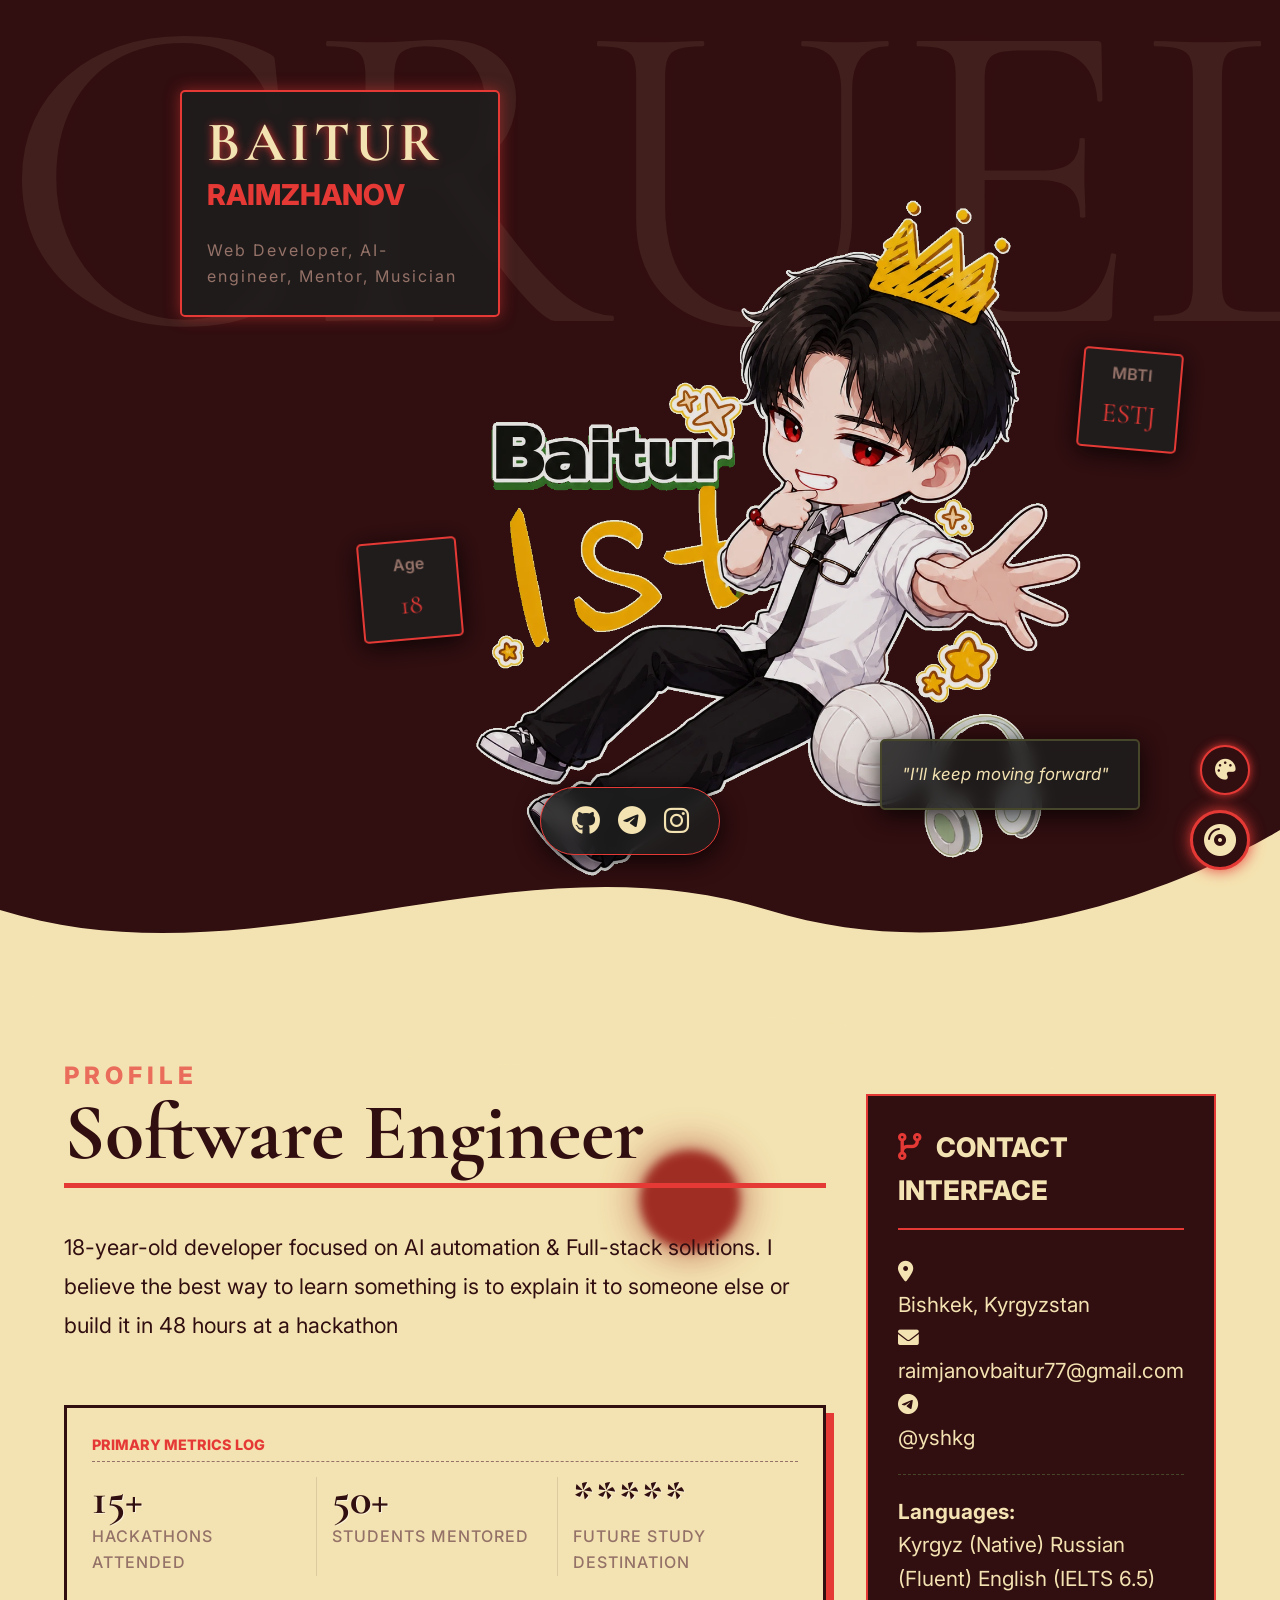
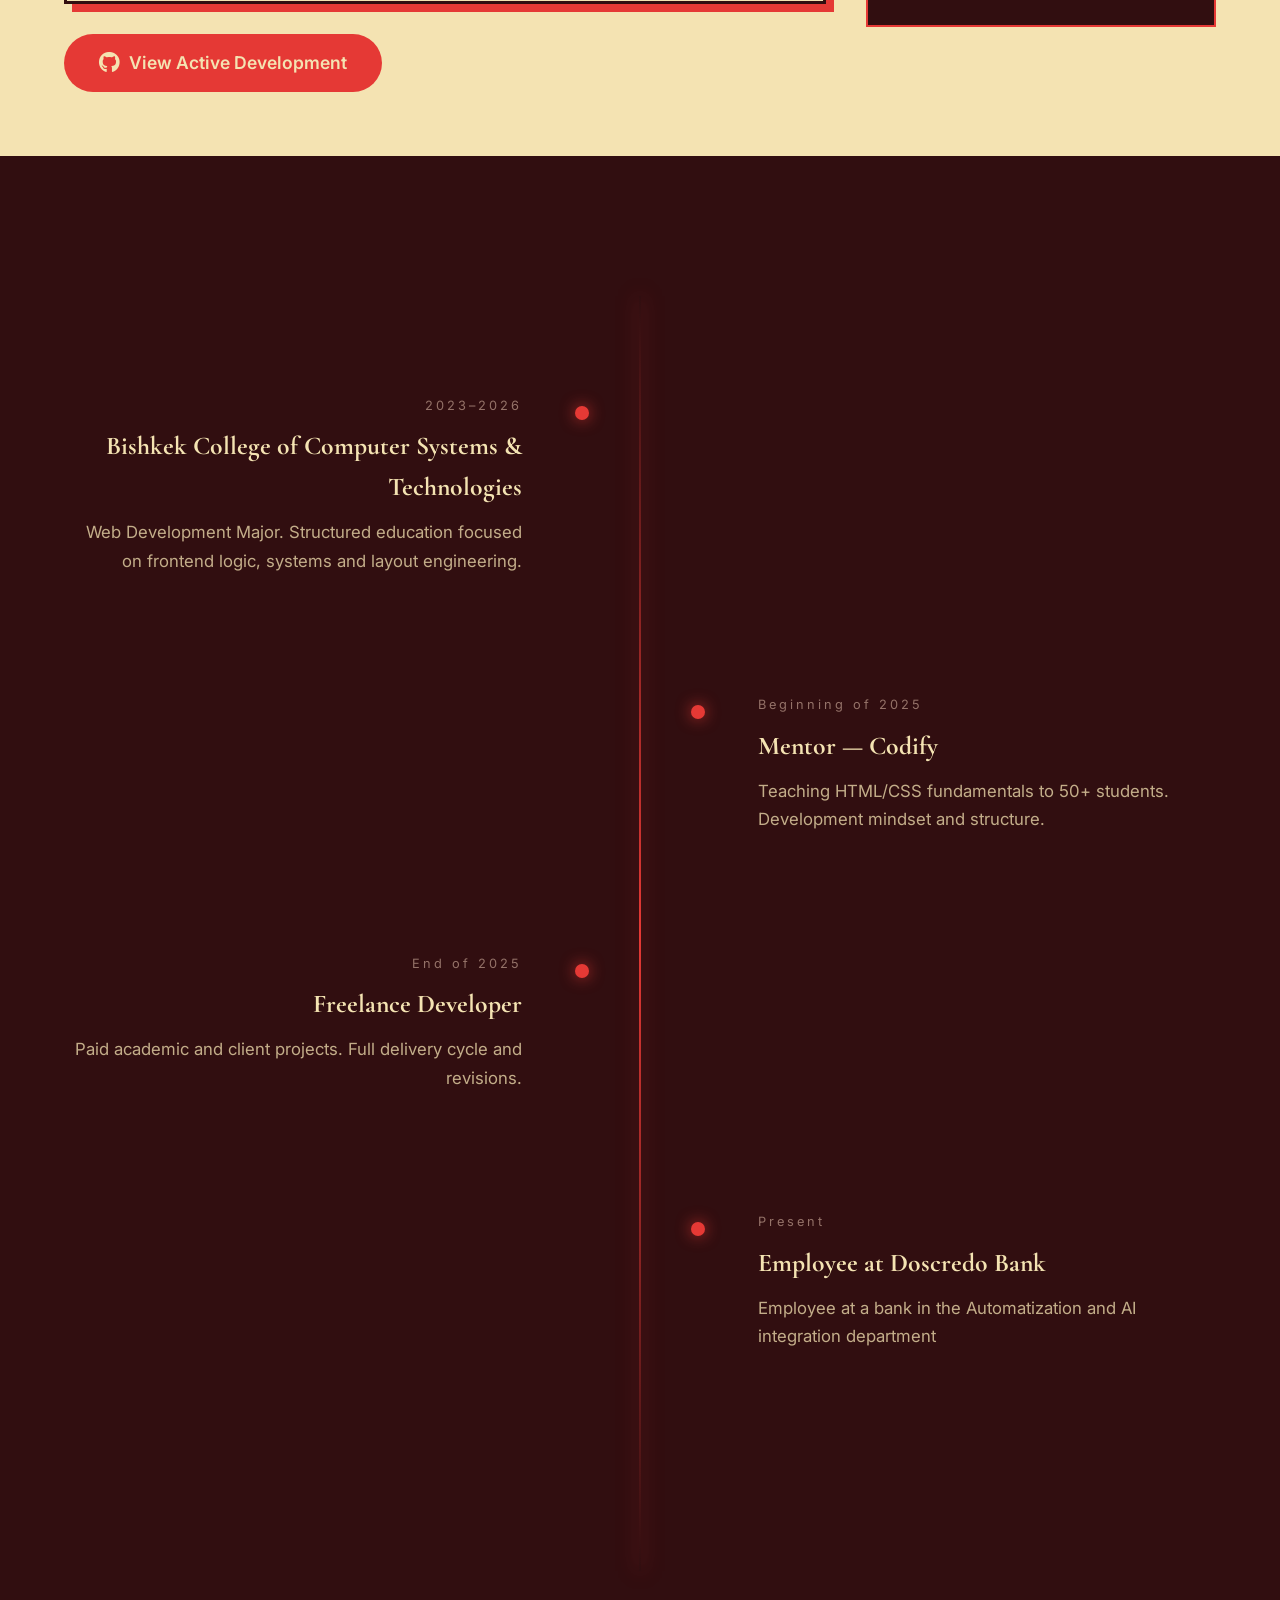
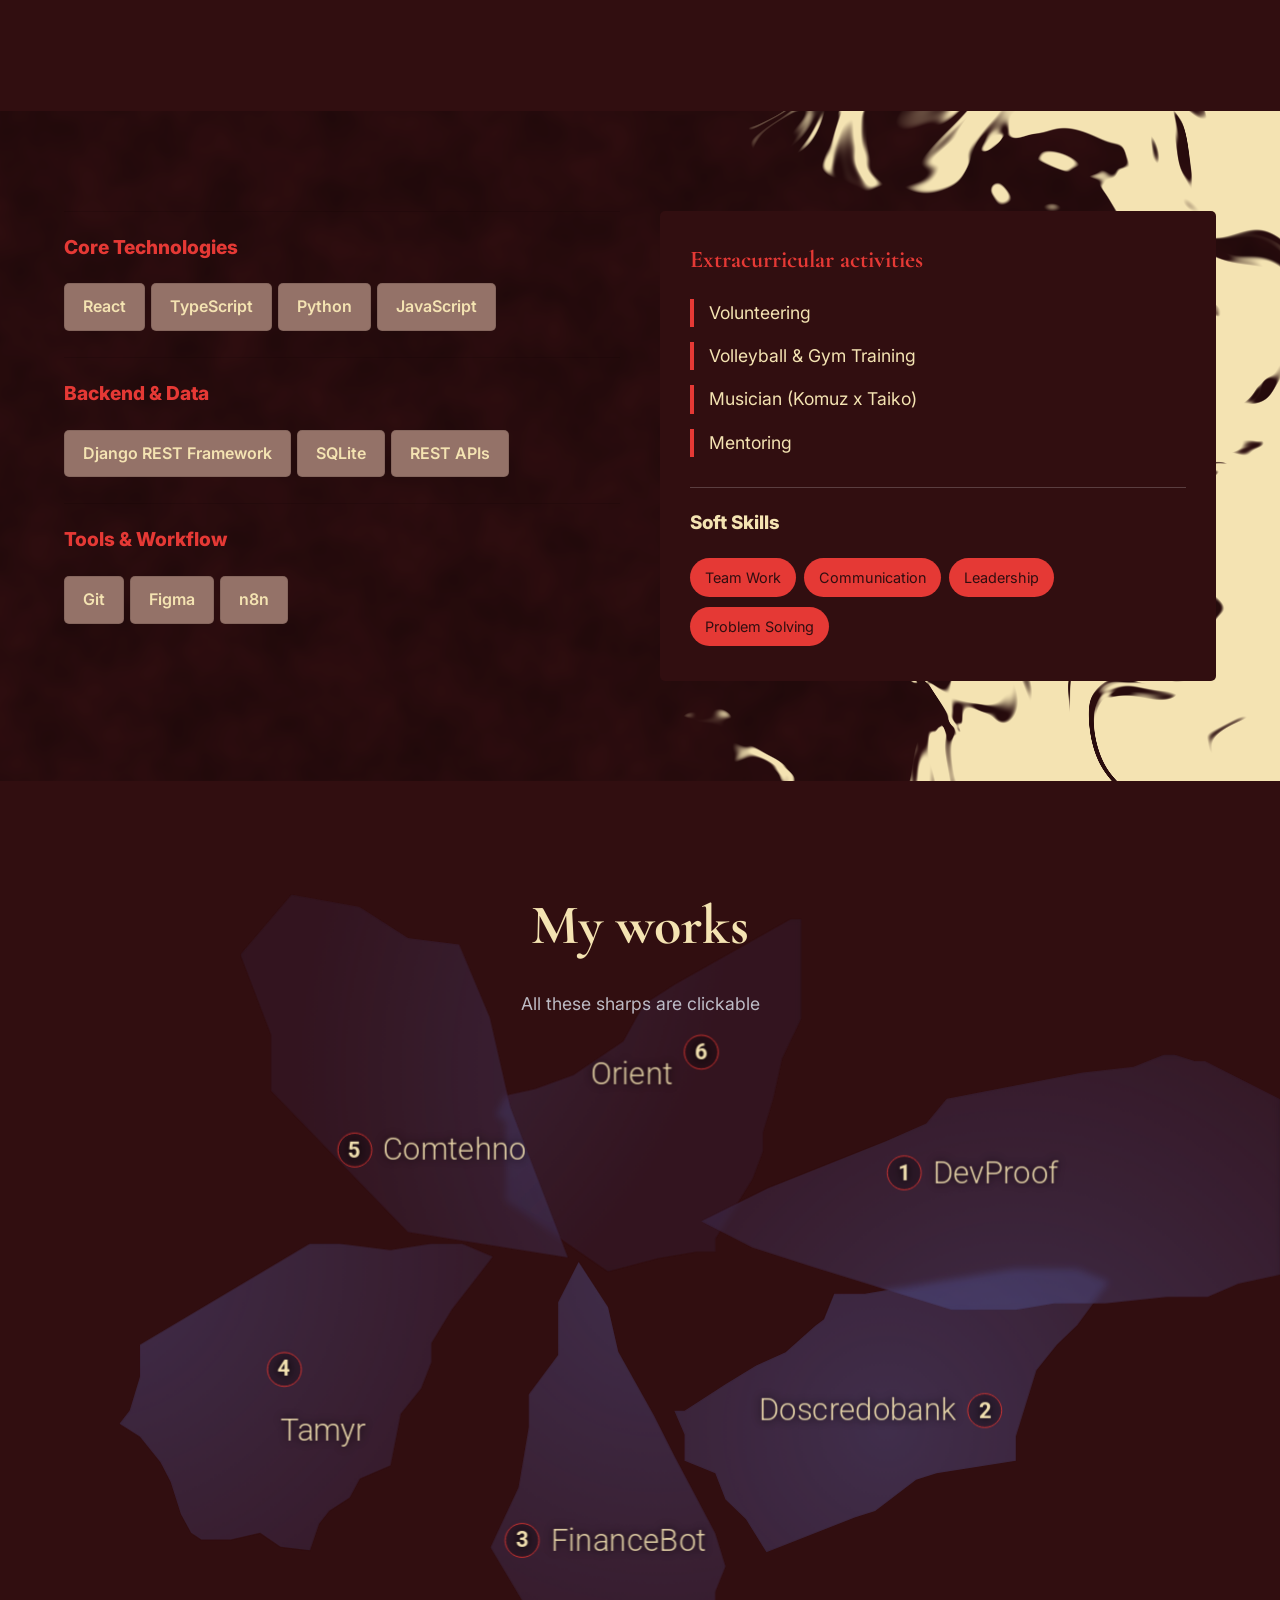
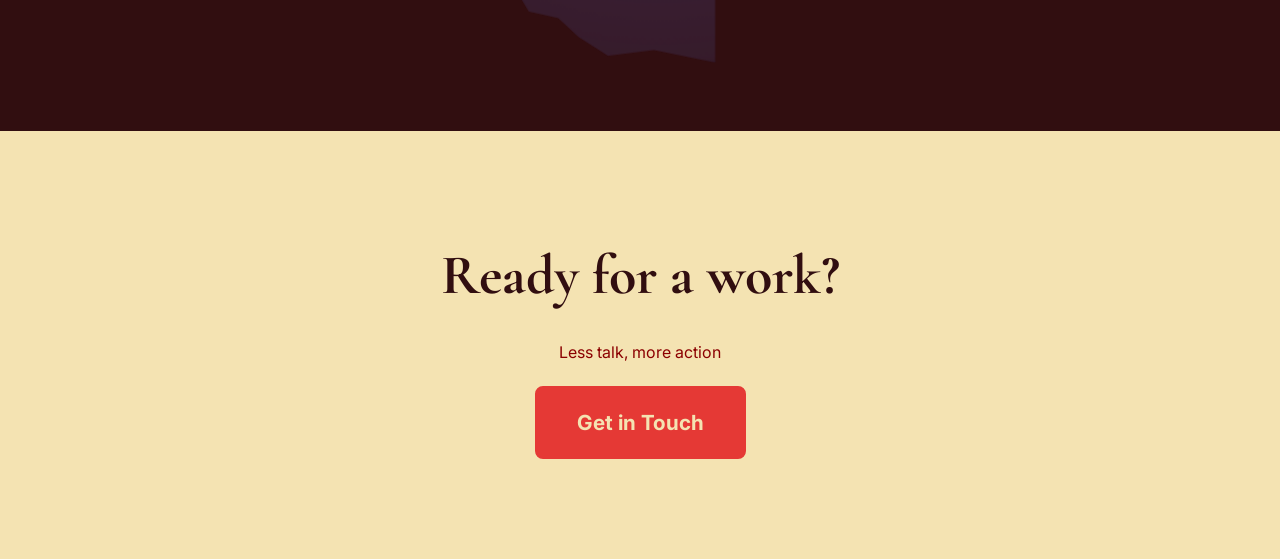
==== commit 35ce4117: "Localize index.html metadata to include Russian Updated title, keywords, author, and name in schema." ====
--- a/index.html
+++ b/index.html
@@ -3,7 +3,7 @@
   <head>
     <meta charset="UTF-8" />
     <meta name="viewport" content="width=device-width, initial-scale=1.0" />
-    <title>Baitur Raimzhanov</title>
+    <title>Раимжанов Байтур | Baitur Raimzhanov</title>
 
     <link rel="icon" type="image/png" href="/favicon.png" />
 
@@ -13,9 +13,9 @@
     />
     <meta
       name="keywords"
-      content="Baitur Raimzhanov, Web Developer, Mentor, AI-engineer"
+      content="Раимжанов Байтур, Байтур, Раимжанов, Baitur Raimzhanov, Web Developer, Mentor, AI-engineer"
     />
-    <meta name="author" content="Baitur Raimzhanov" />
+    <meta name="author" content="Раимжанов Байтур, Baitur Raimzhanov" />
     <meta name="robots" content="index, follow" />
     <meta name="theme-color" content="#310E10" />
 
@@ -68,7 +68,7 @@
       {
         "@context": "https://schema.org",
         "@type": "Person",
-        "name": "Baitur Raimzhanov",
+        "name": "Раимжанов Байтур, Baitur Raimzhanov",
         "jobTitle": "Web Developer",
         "description": "18-year-old self-taught web developer passionate about technology, design, and education.",
         "address": {
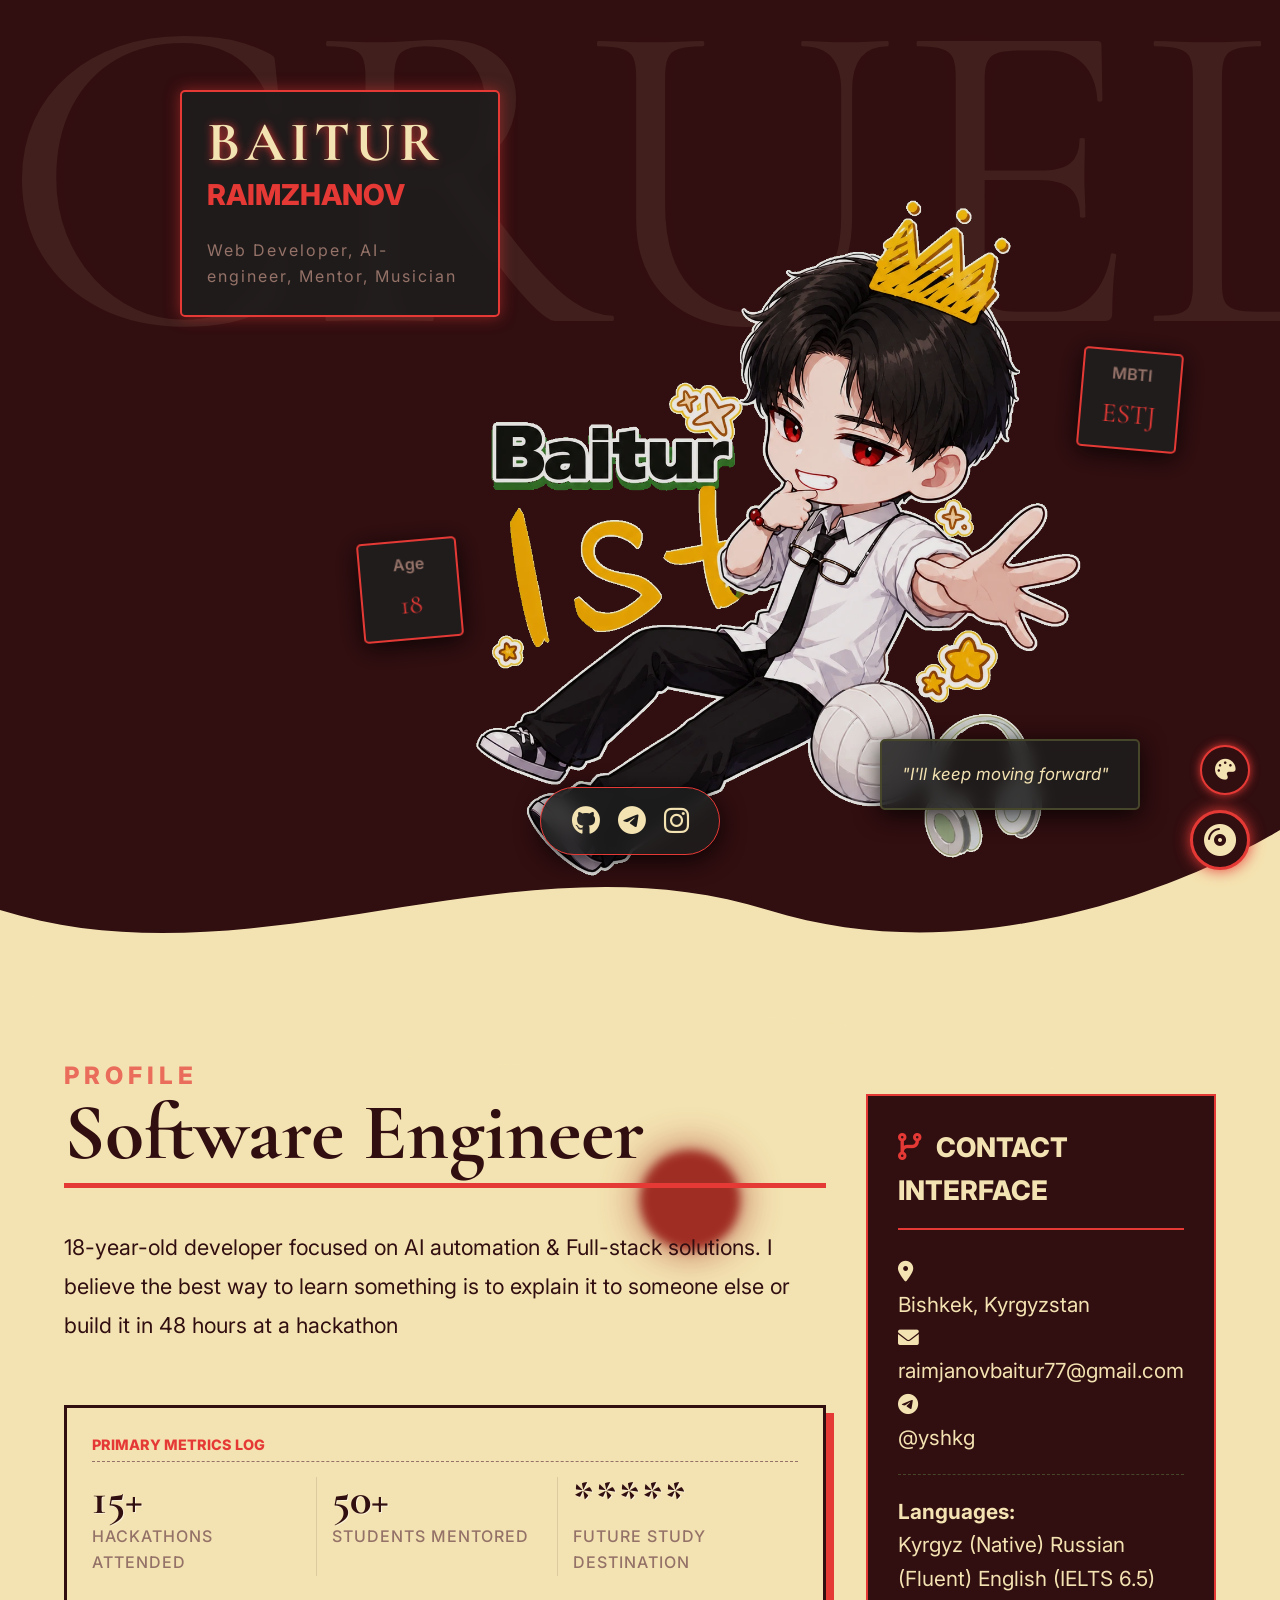
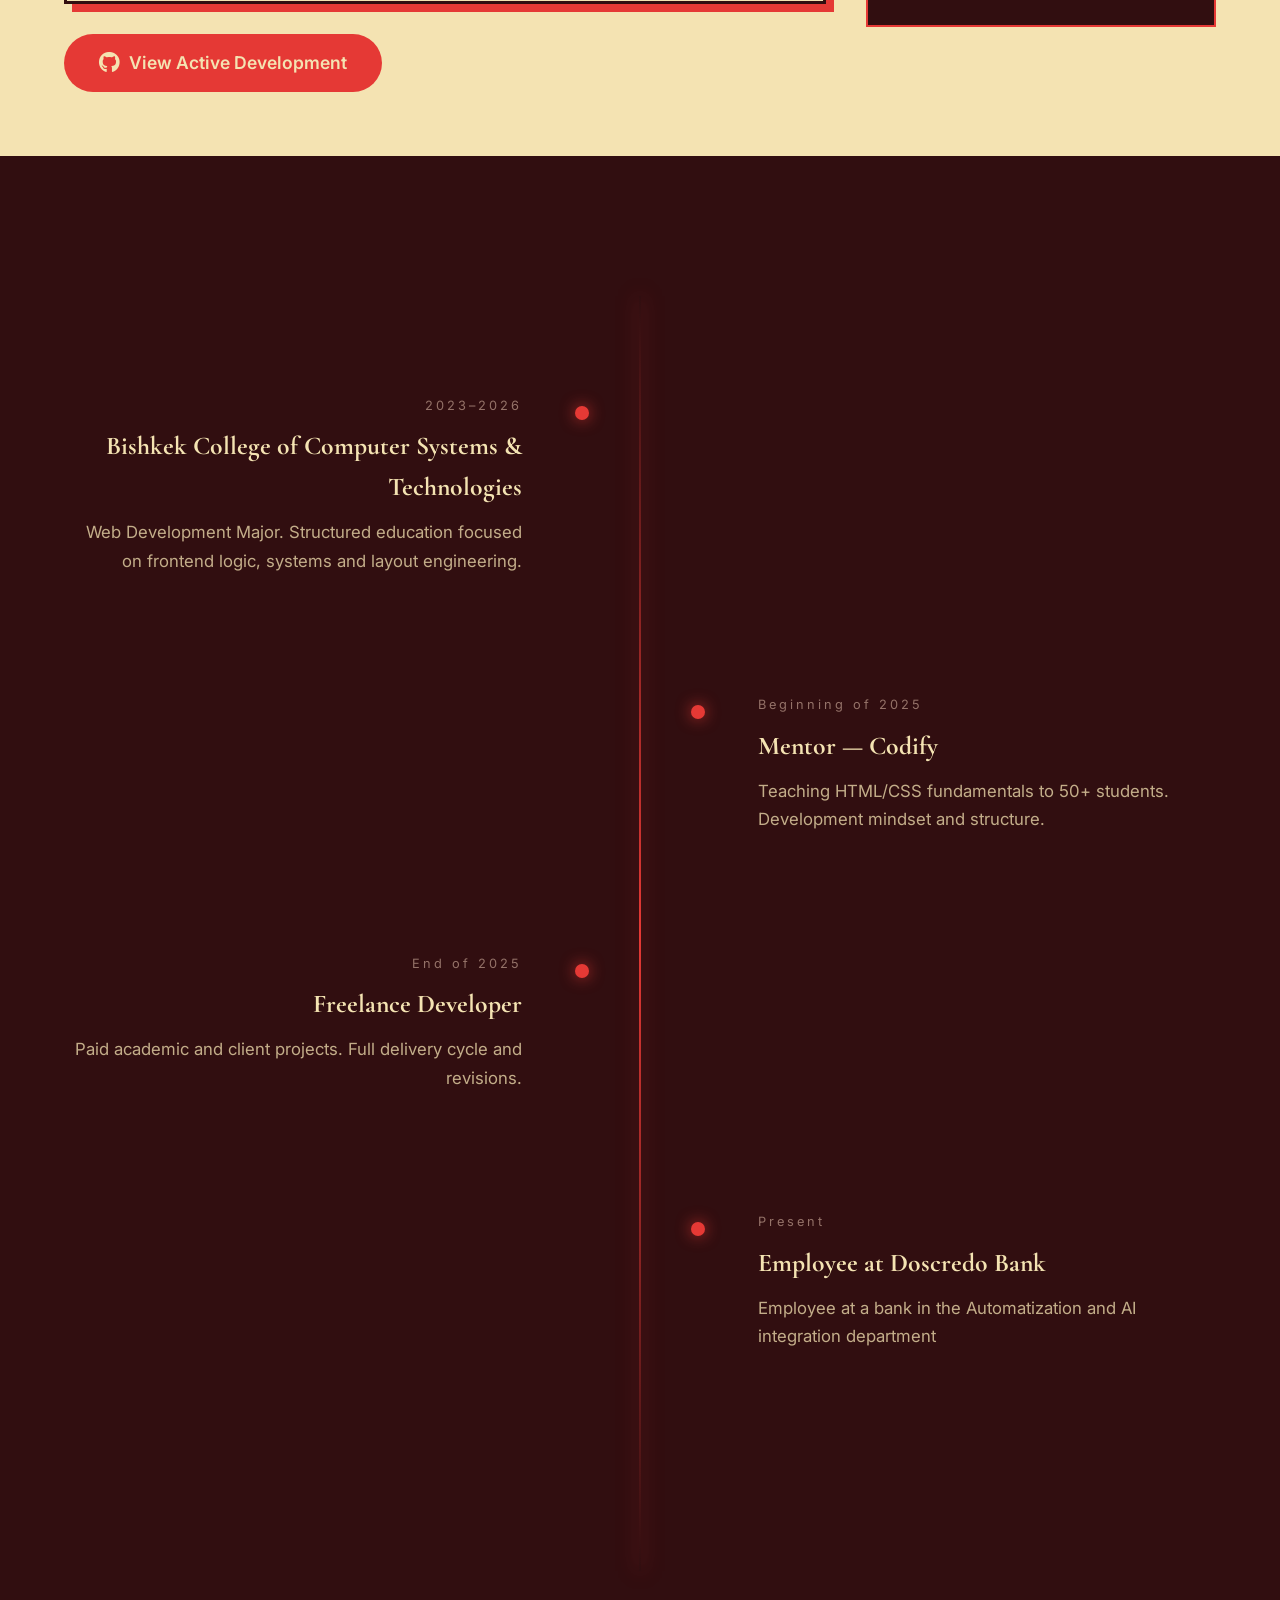
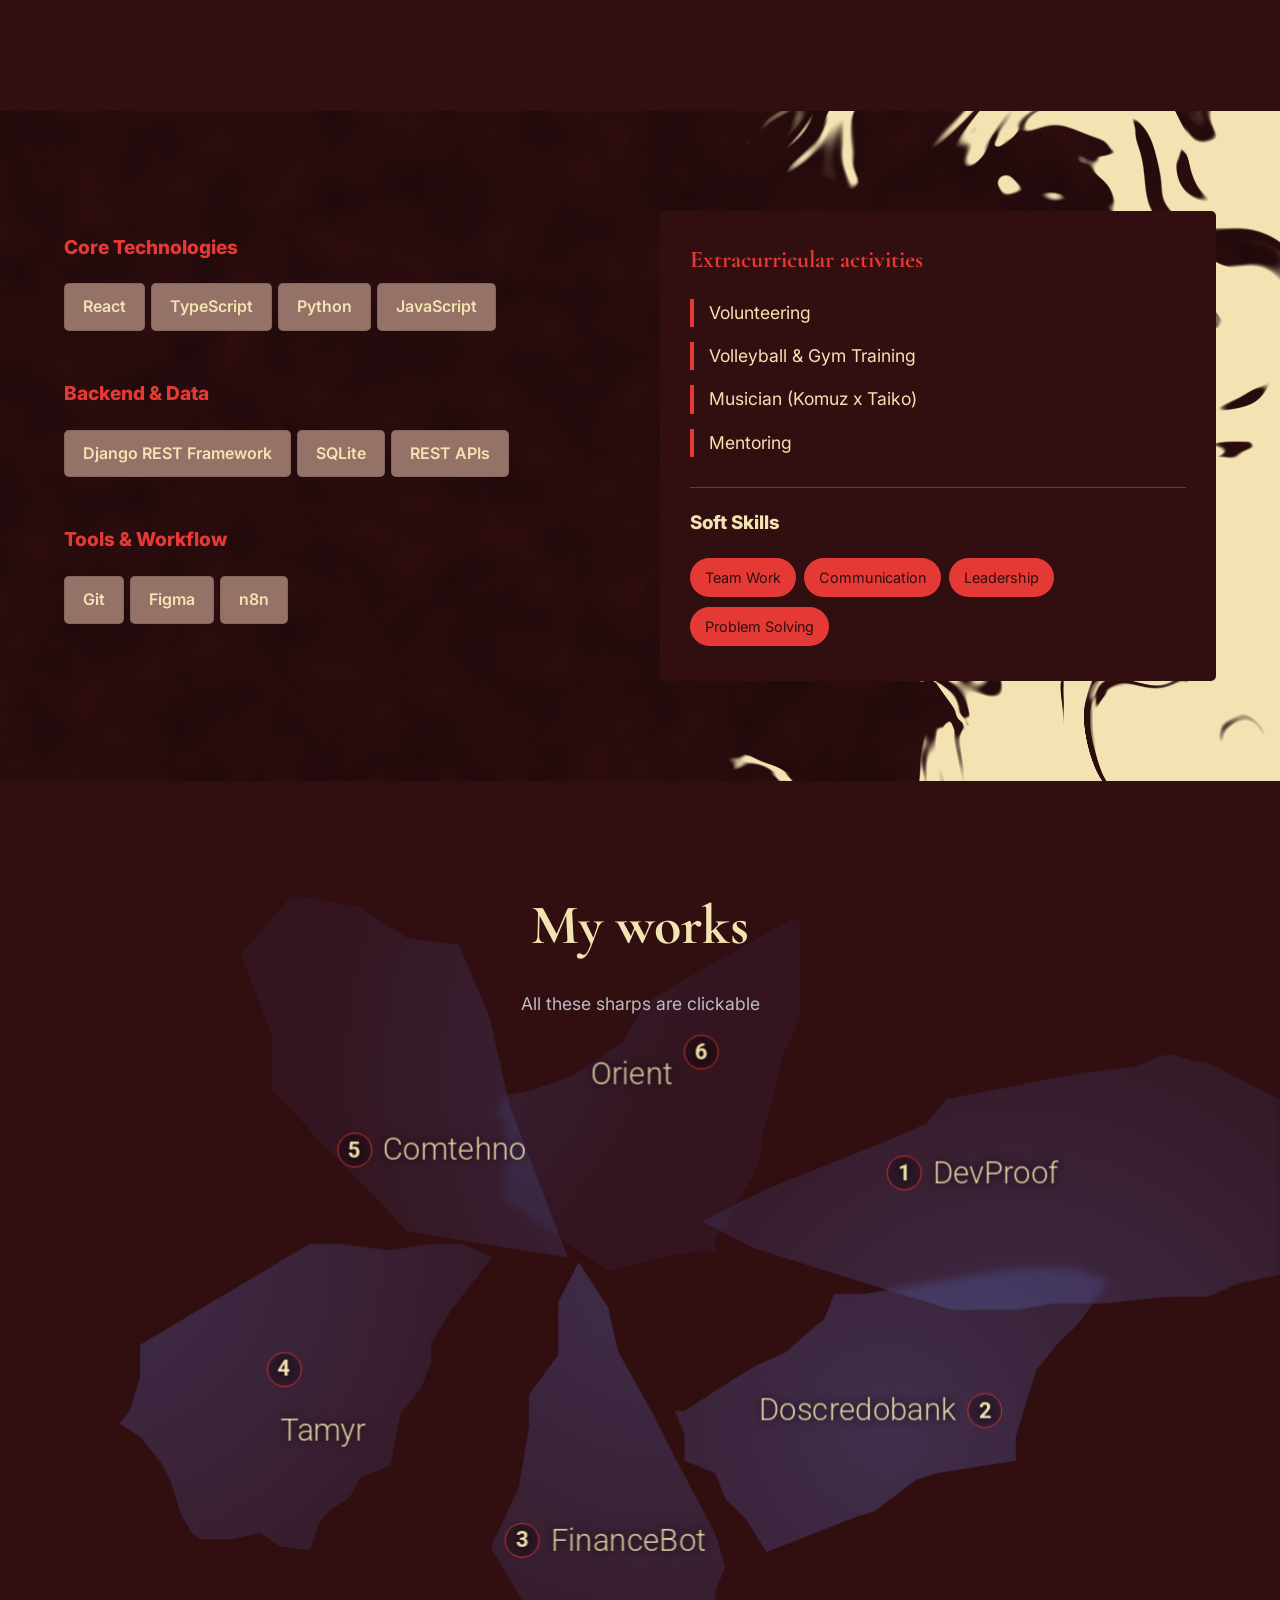
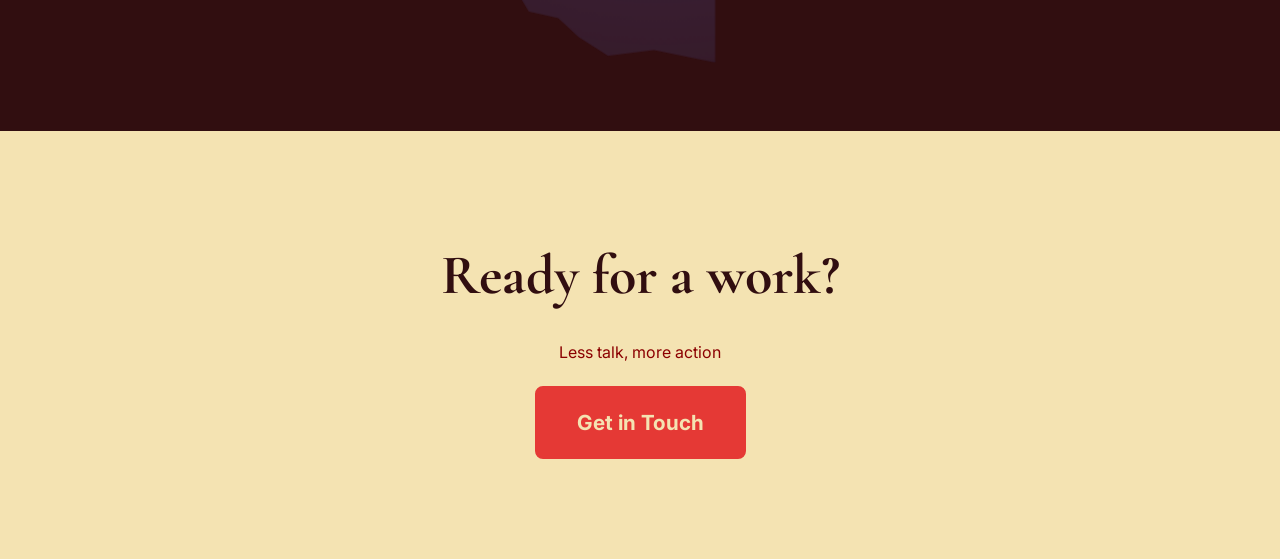
==== commit 53c1c3a3: "Update JSON-LD schema for person details" ====
--- a/index.html
+++ b/index.html
@@ -68,8 +68,9 @@
       {
         "@context": "https://schema.org",
         "@type": "Person",
-        "name": "Раимжанов Байтур, Baitur Raimzhanov",
-        "jobTitle": "Web Developer",
+        "name": "Раимжанов Байтур,
+        "alternateName": "Baitur Raimzhanov",
+        "jobTitle": "Web Developer, AI=engineer, Mentor, Musician",
         "description": "18-year-old self-taught web developer passionate about technology, design, and education.",
         "address": {
           "@type": "PostalAddress",
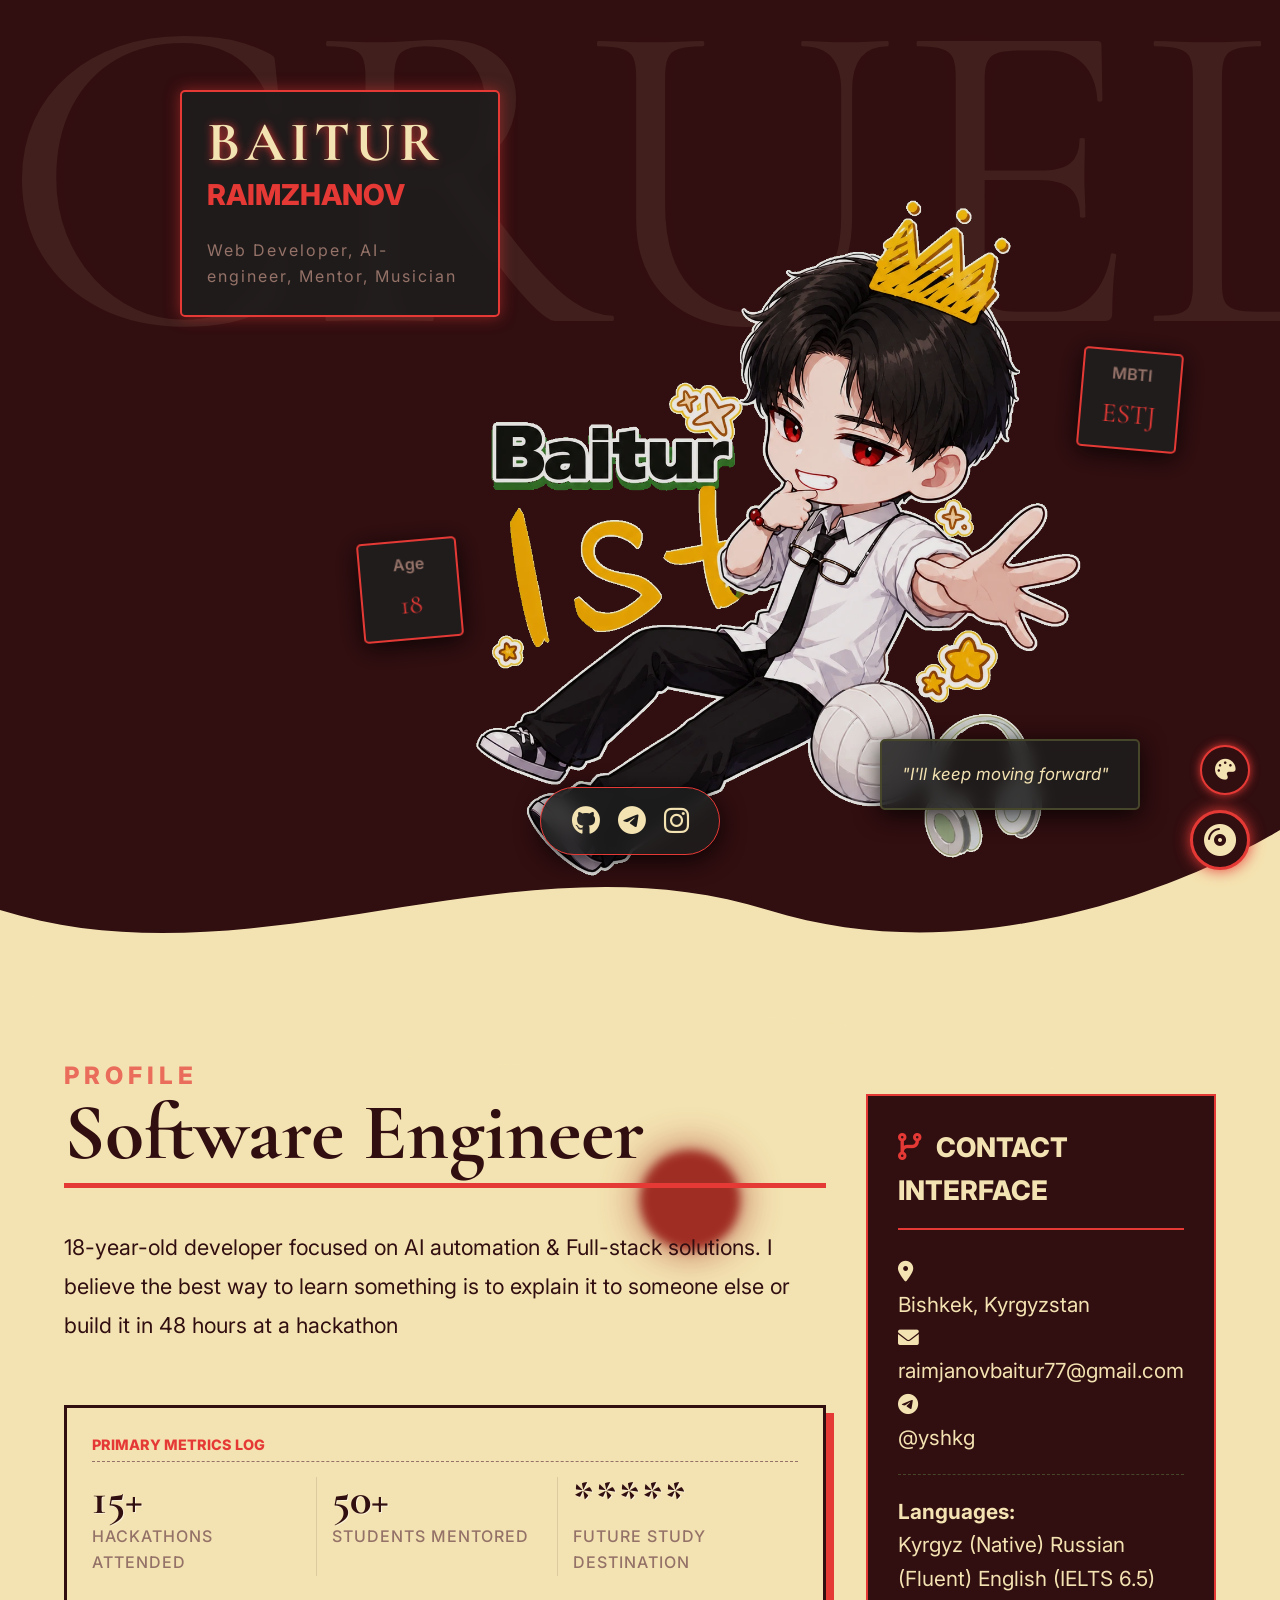
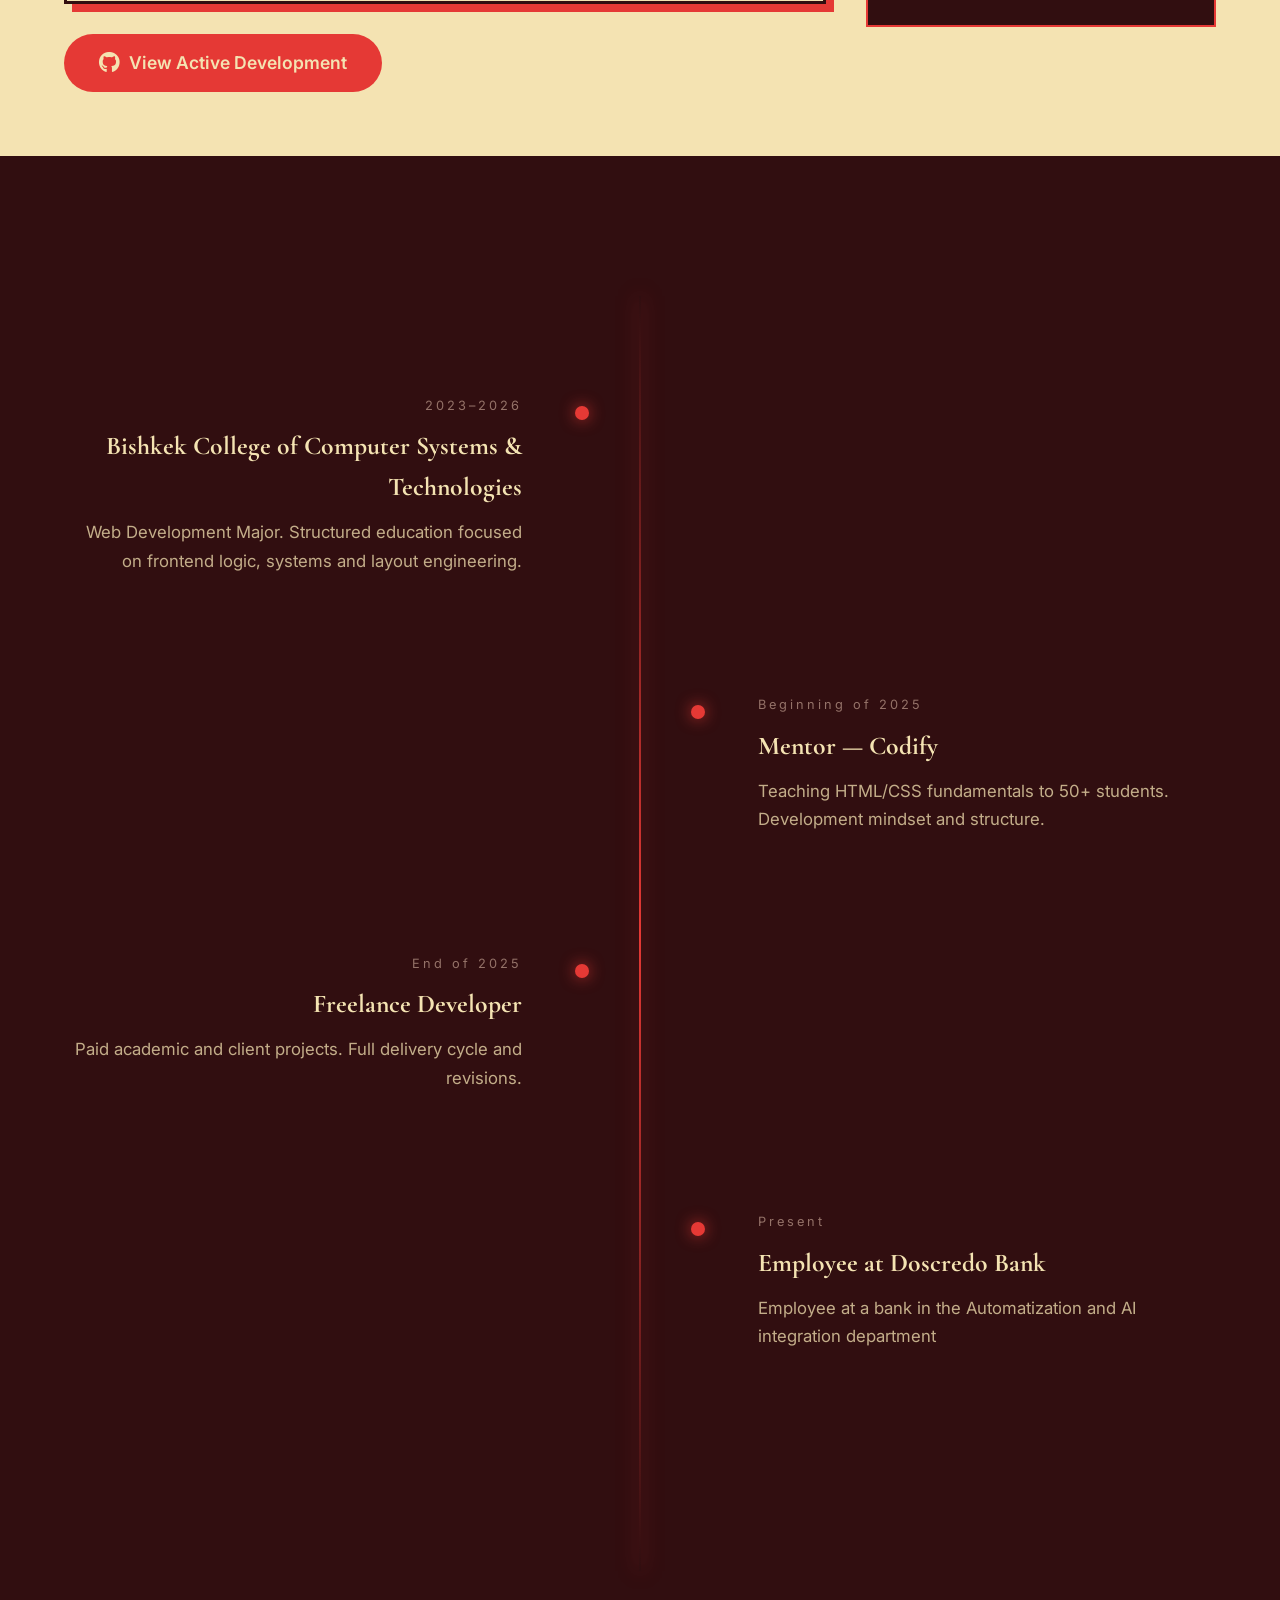
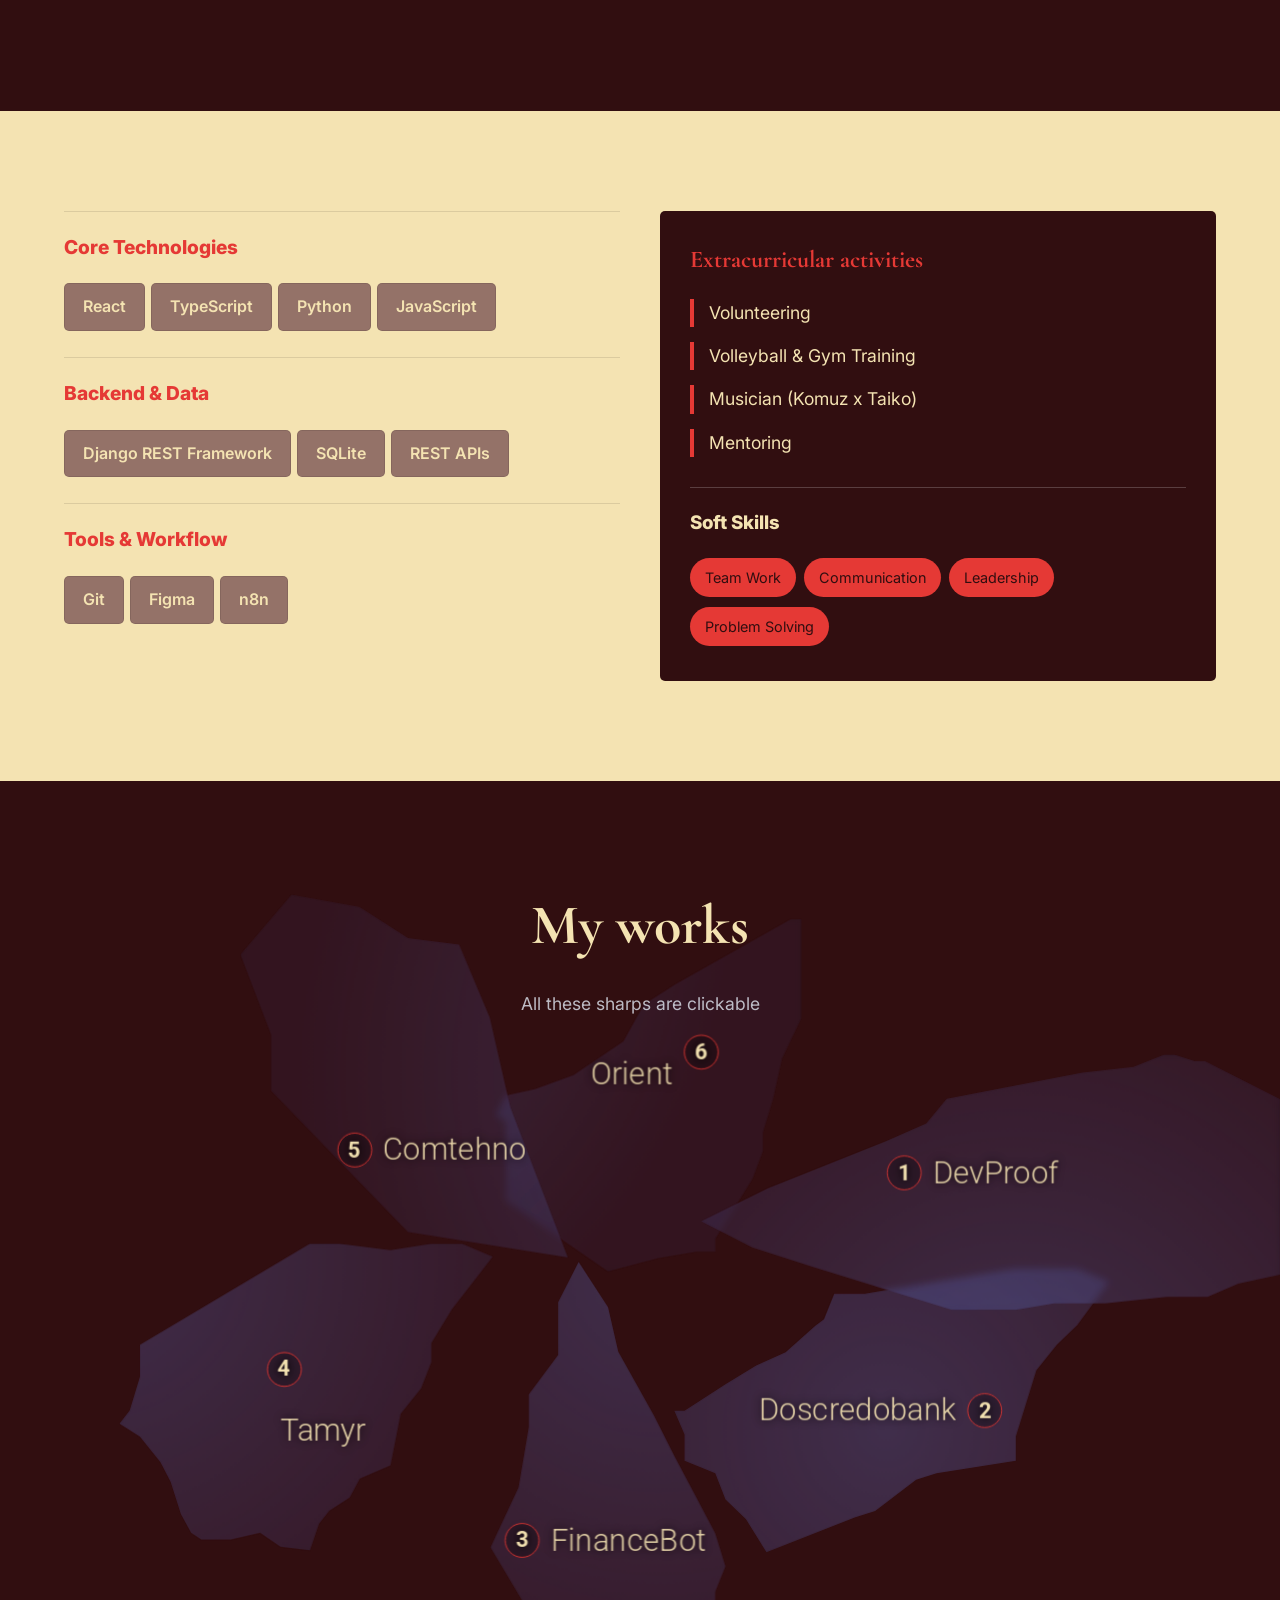
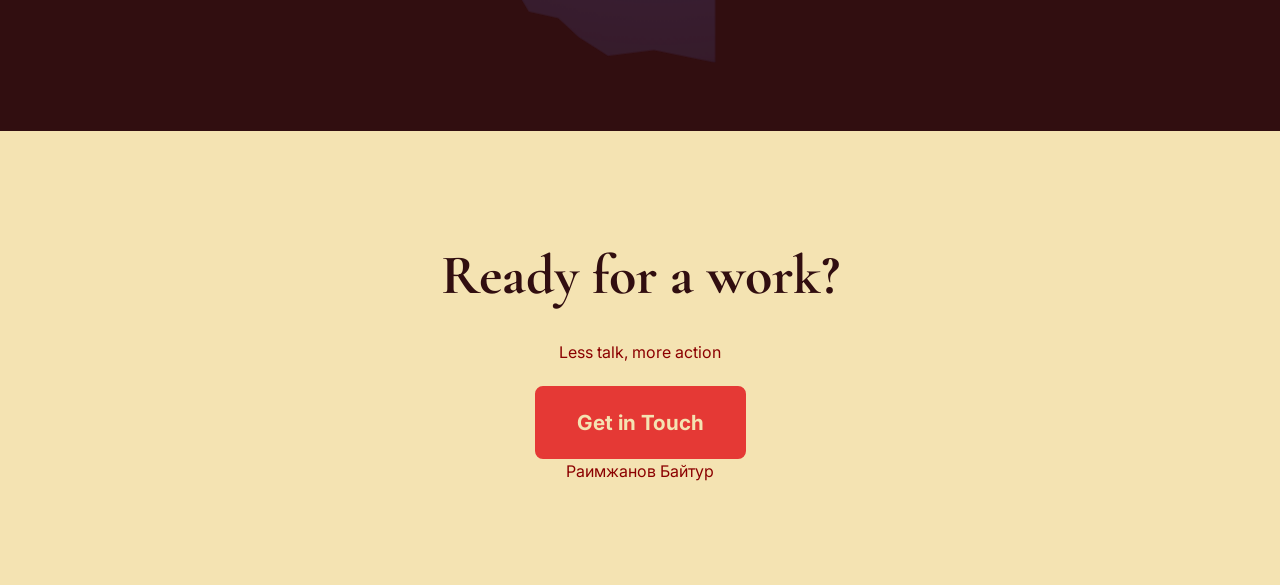
==== commit 58f187ca: "Add name 'Раимжанов Байтур' to index.html" ====
--- a/index.html
+++ b/index.html
@@ -415,6 +415,7 @@
       <a href="mailto:raimjanovbaitur77@gmail.com" class="btn-large"
         >Get in Touch</a
       >
+      <p>Раимжанов Байтур</p>
     </section>
 
     <!-- Theme Switcher UI -->
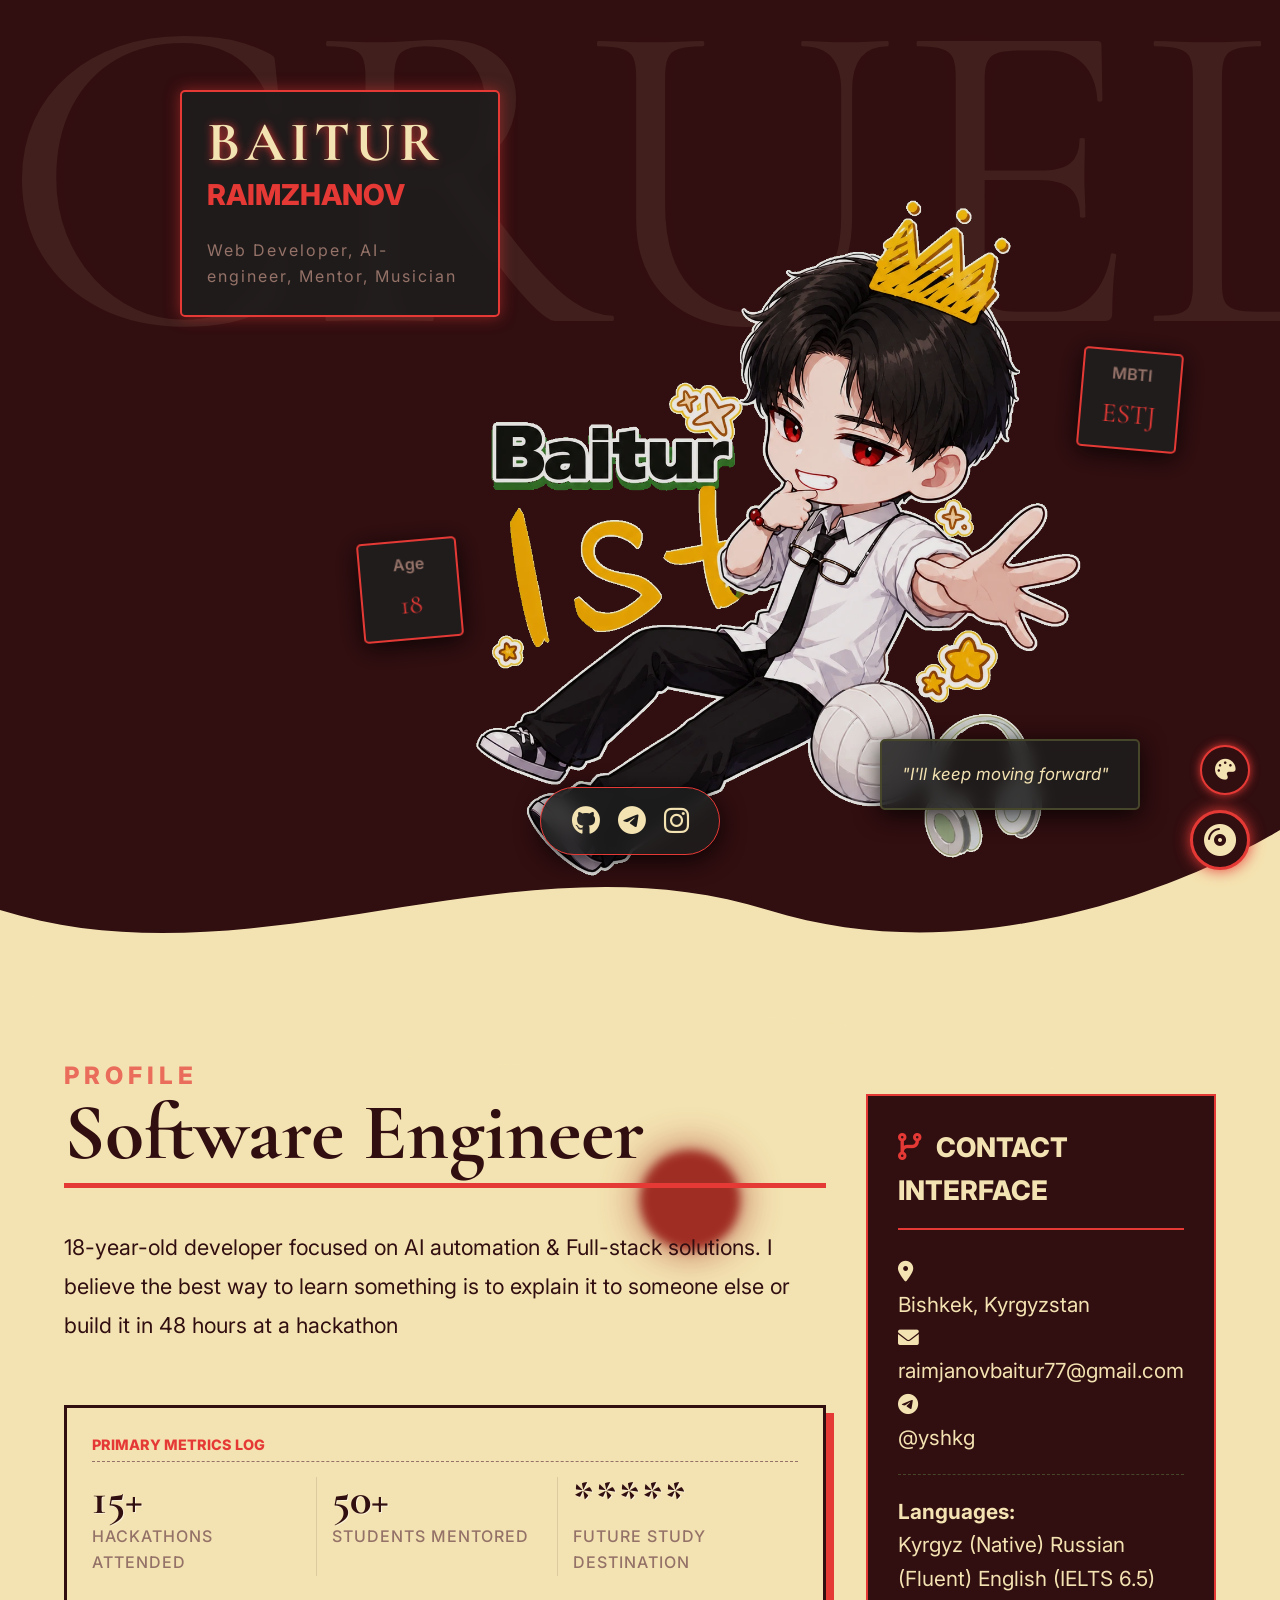
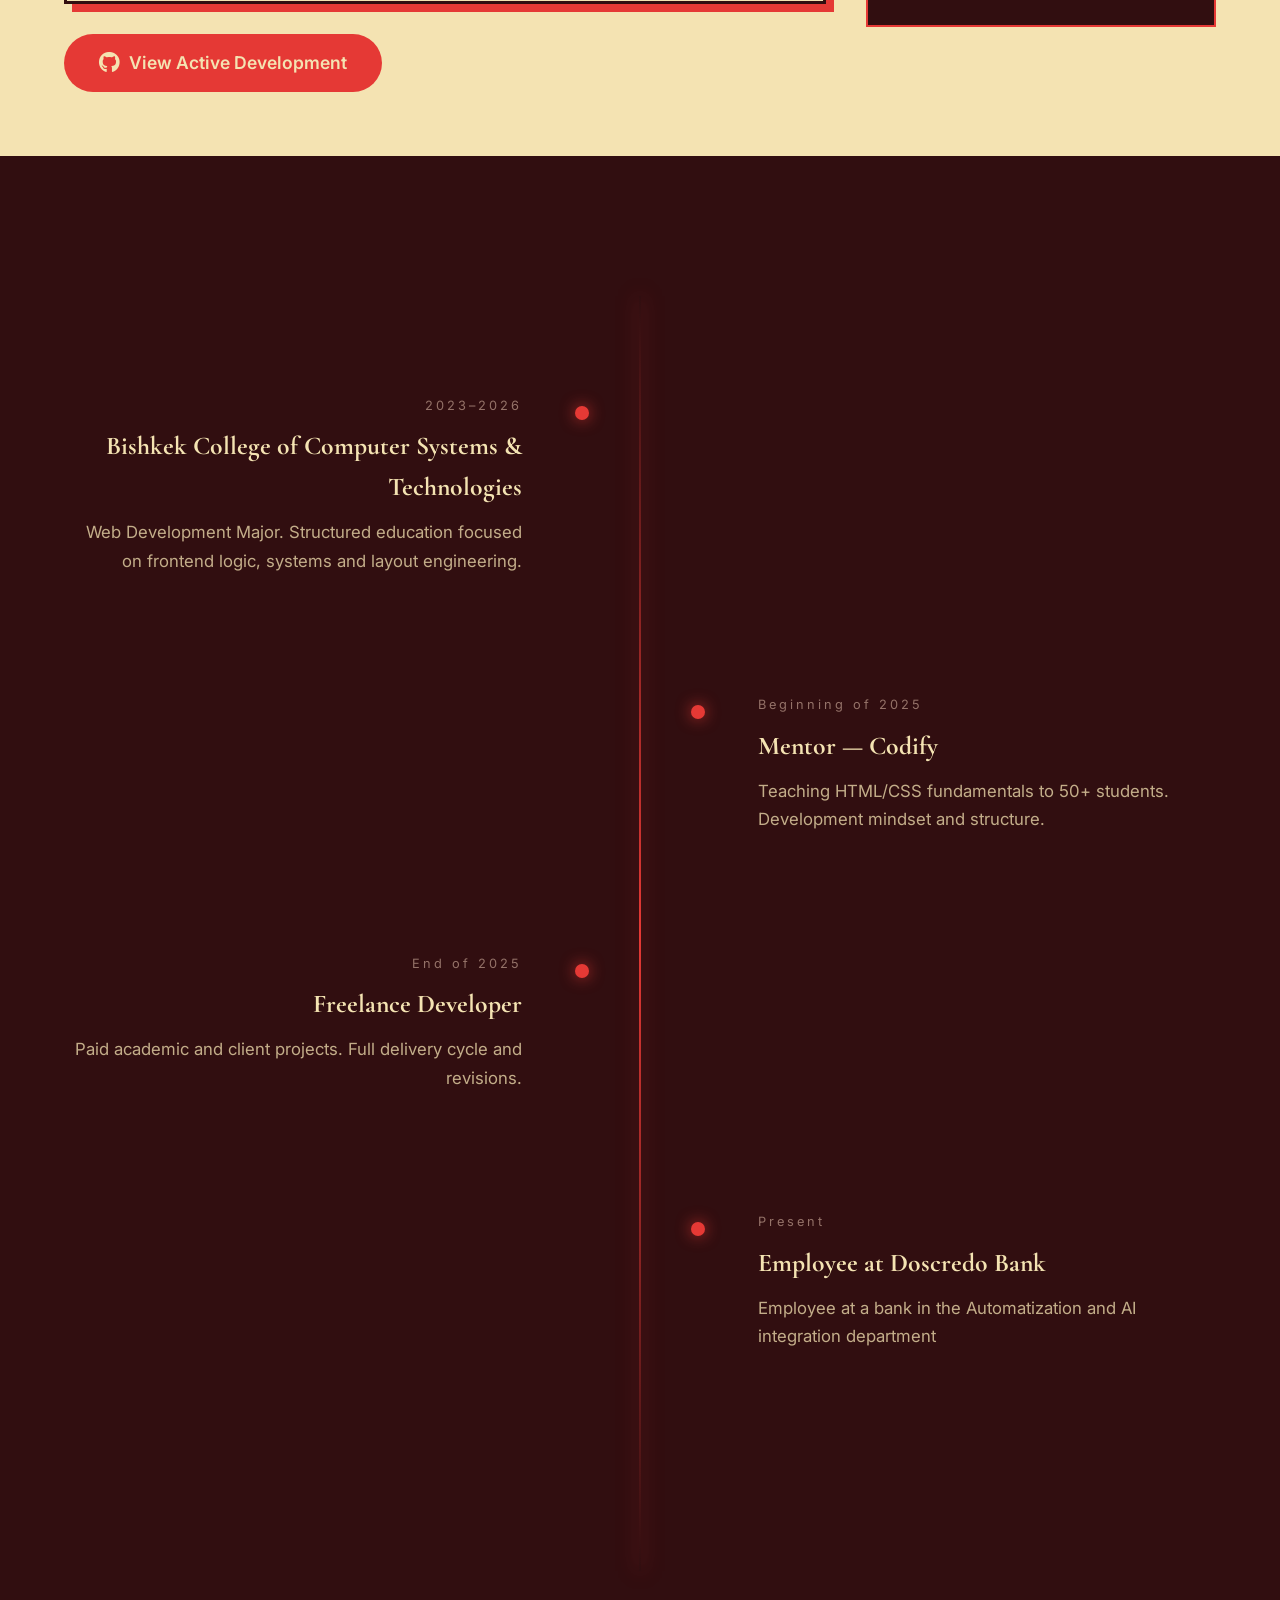
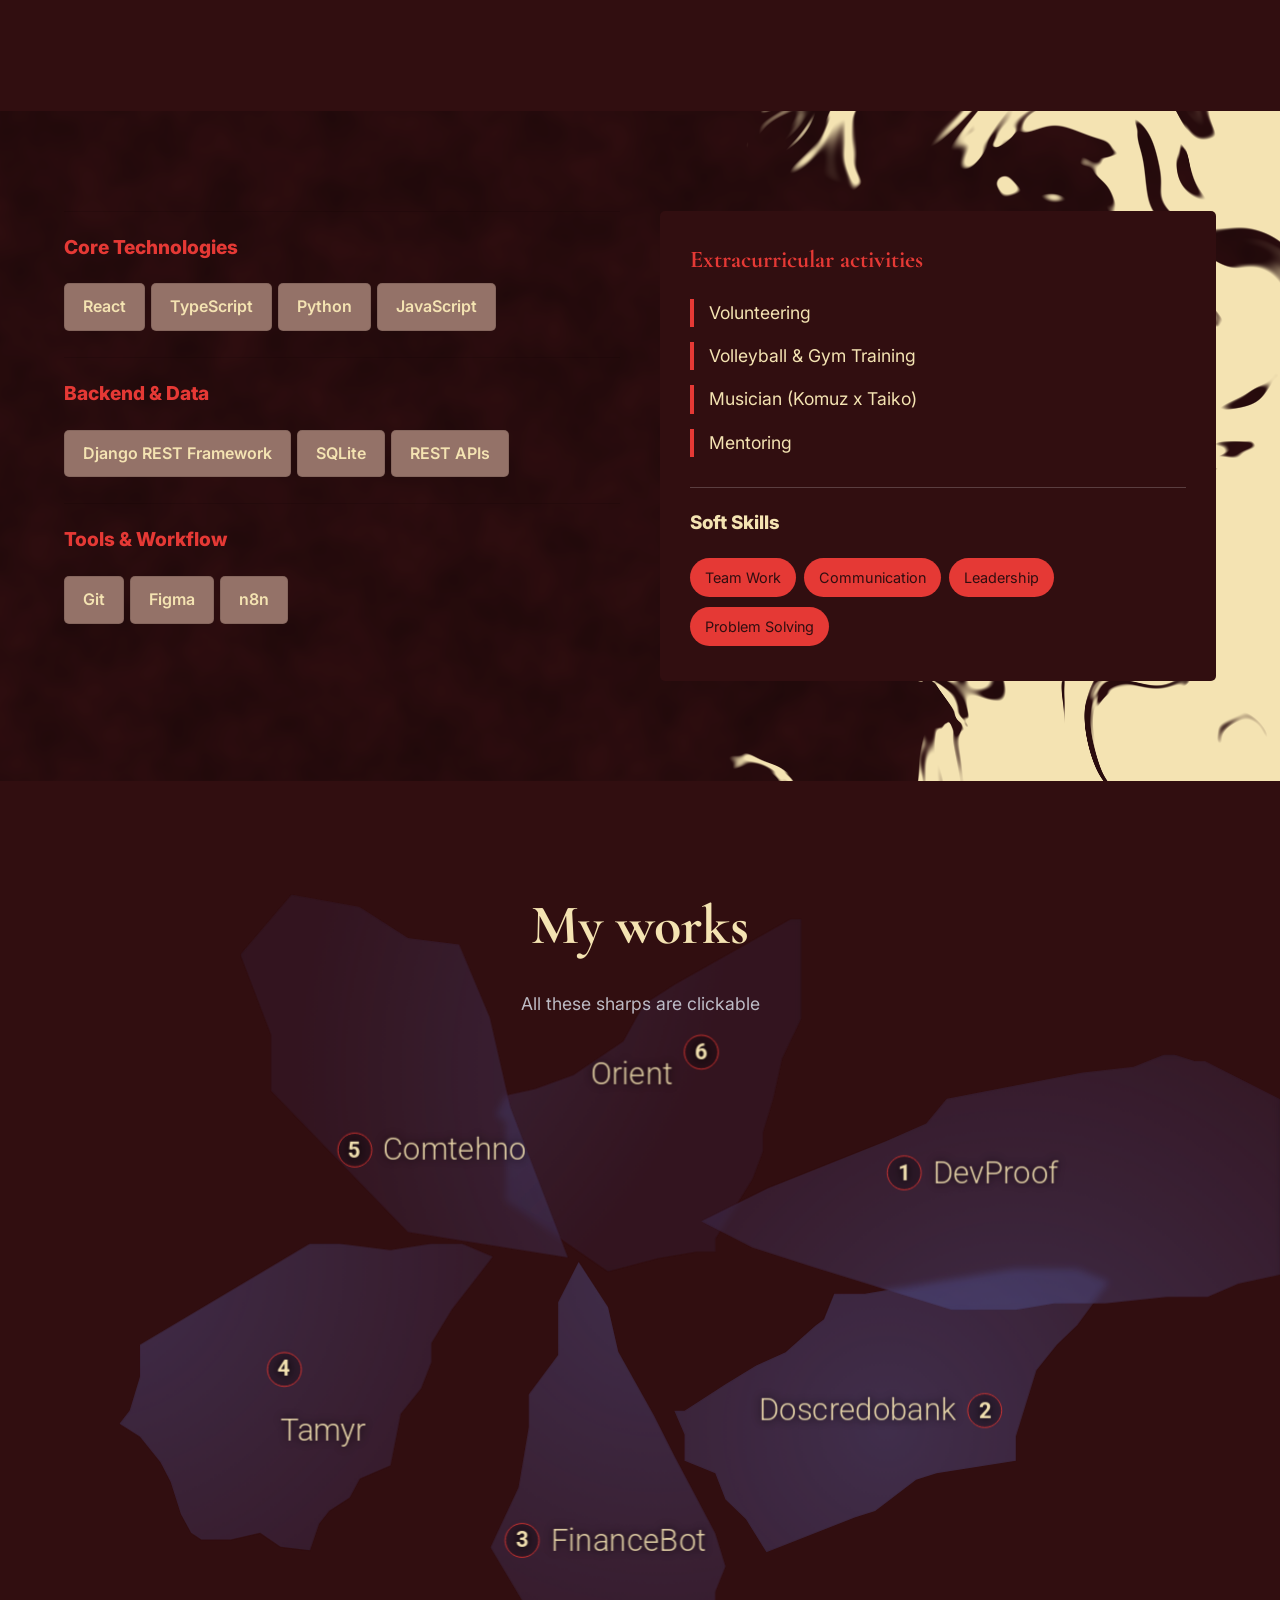
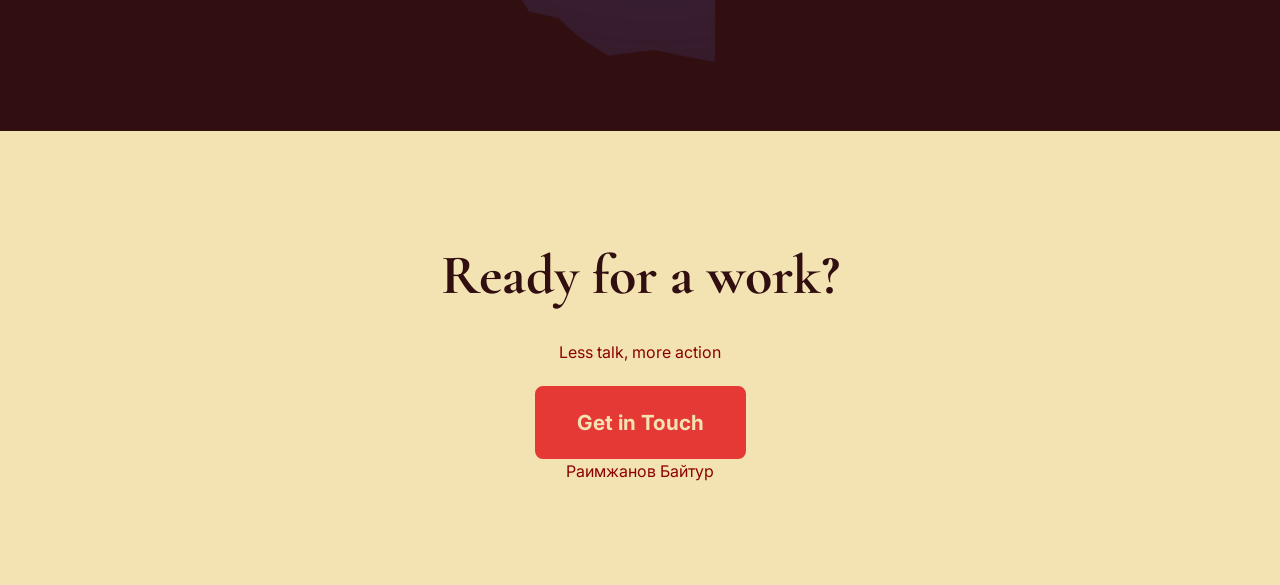
==== commit 9ddd0bca: "Update index.html" ====
--- a/index.html
+++ b/index.html
@@ -68,9 +68,9 @@
       {
         "@context": "https://schema.org",
         "@type": "Person",
-        "name": "Раимжанов Байтур,
+        "name": "Раимжанов Байтур",
         "alternateName": "Baitur Raimzhanov",
-        "jobTitle": "Web Developer, AI=engineer, Mentor, Musician",
+        "jobTitle": "Web Developer, AI-engineer, Mentor, Musician",
         "description": "18-year-old self-taught web developer passionate about technology, design, and education.",
         "address": {
           "@type": "PostalAddress",
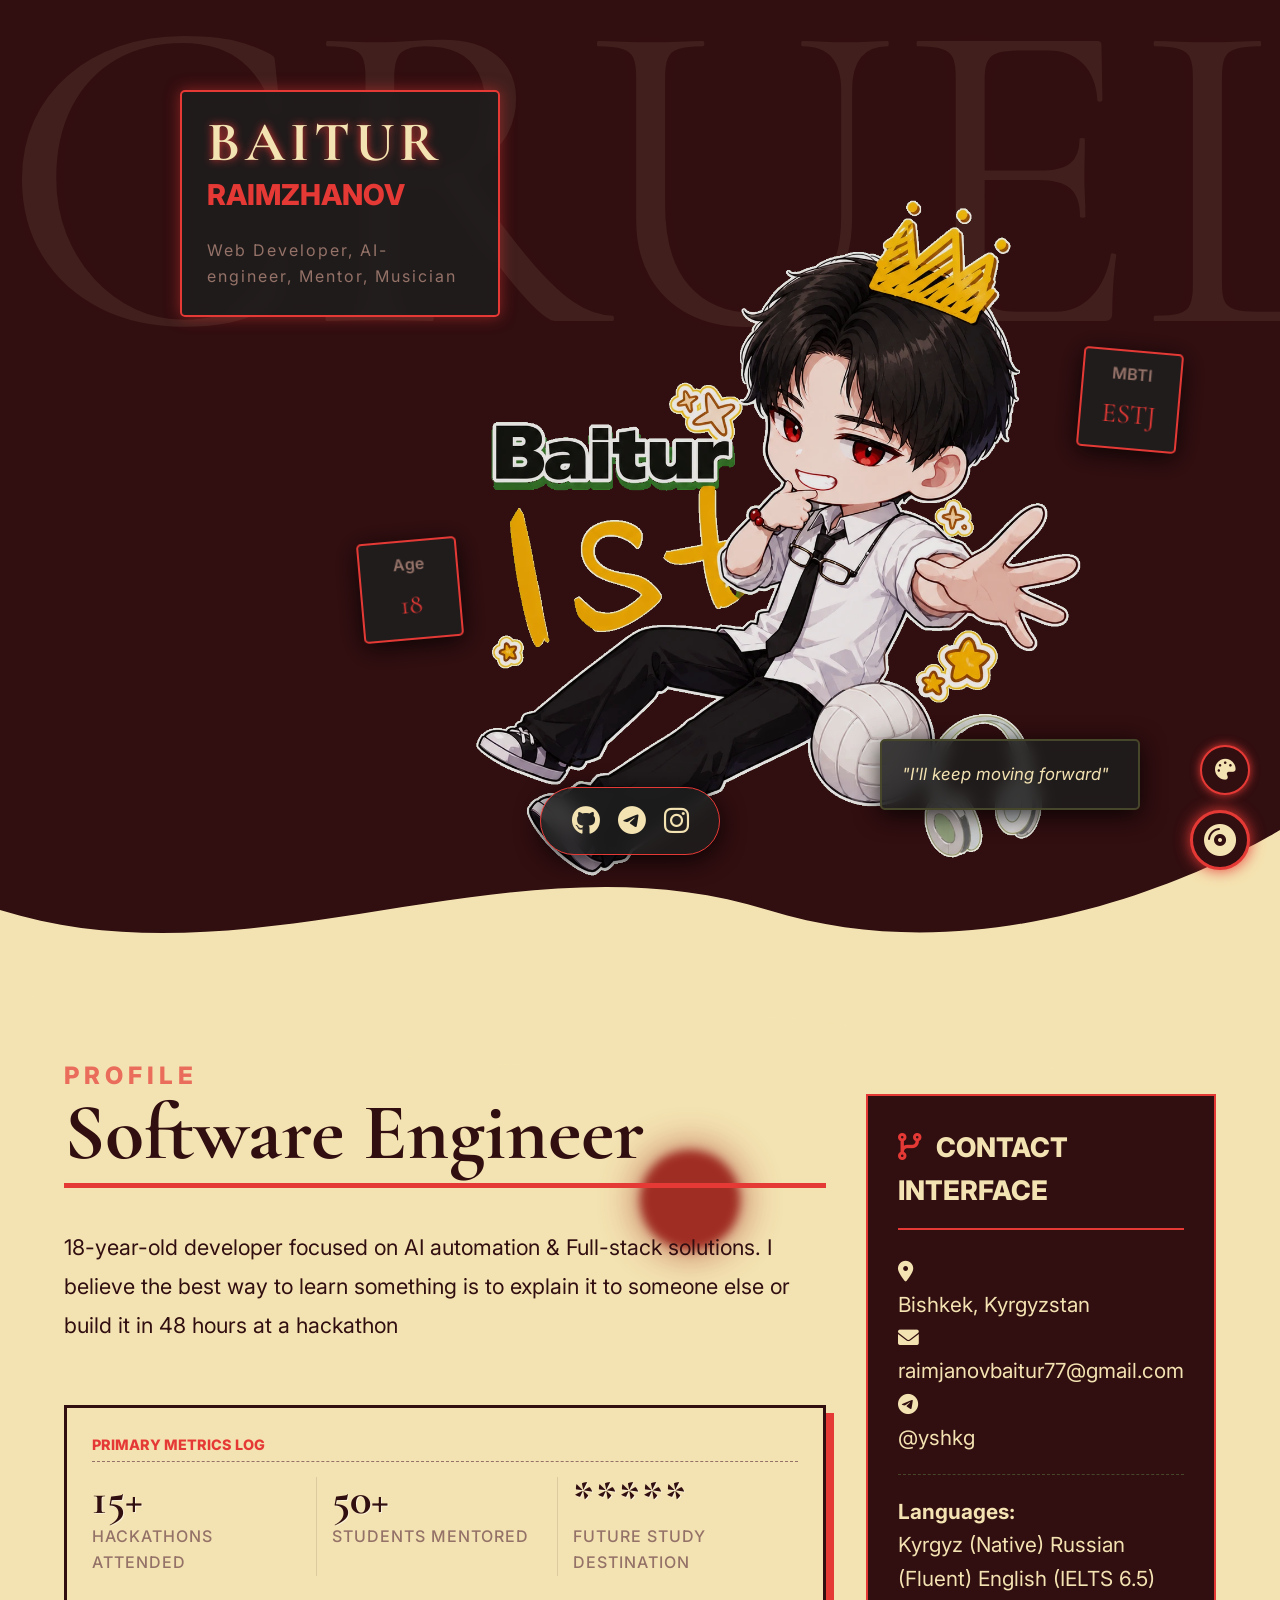
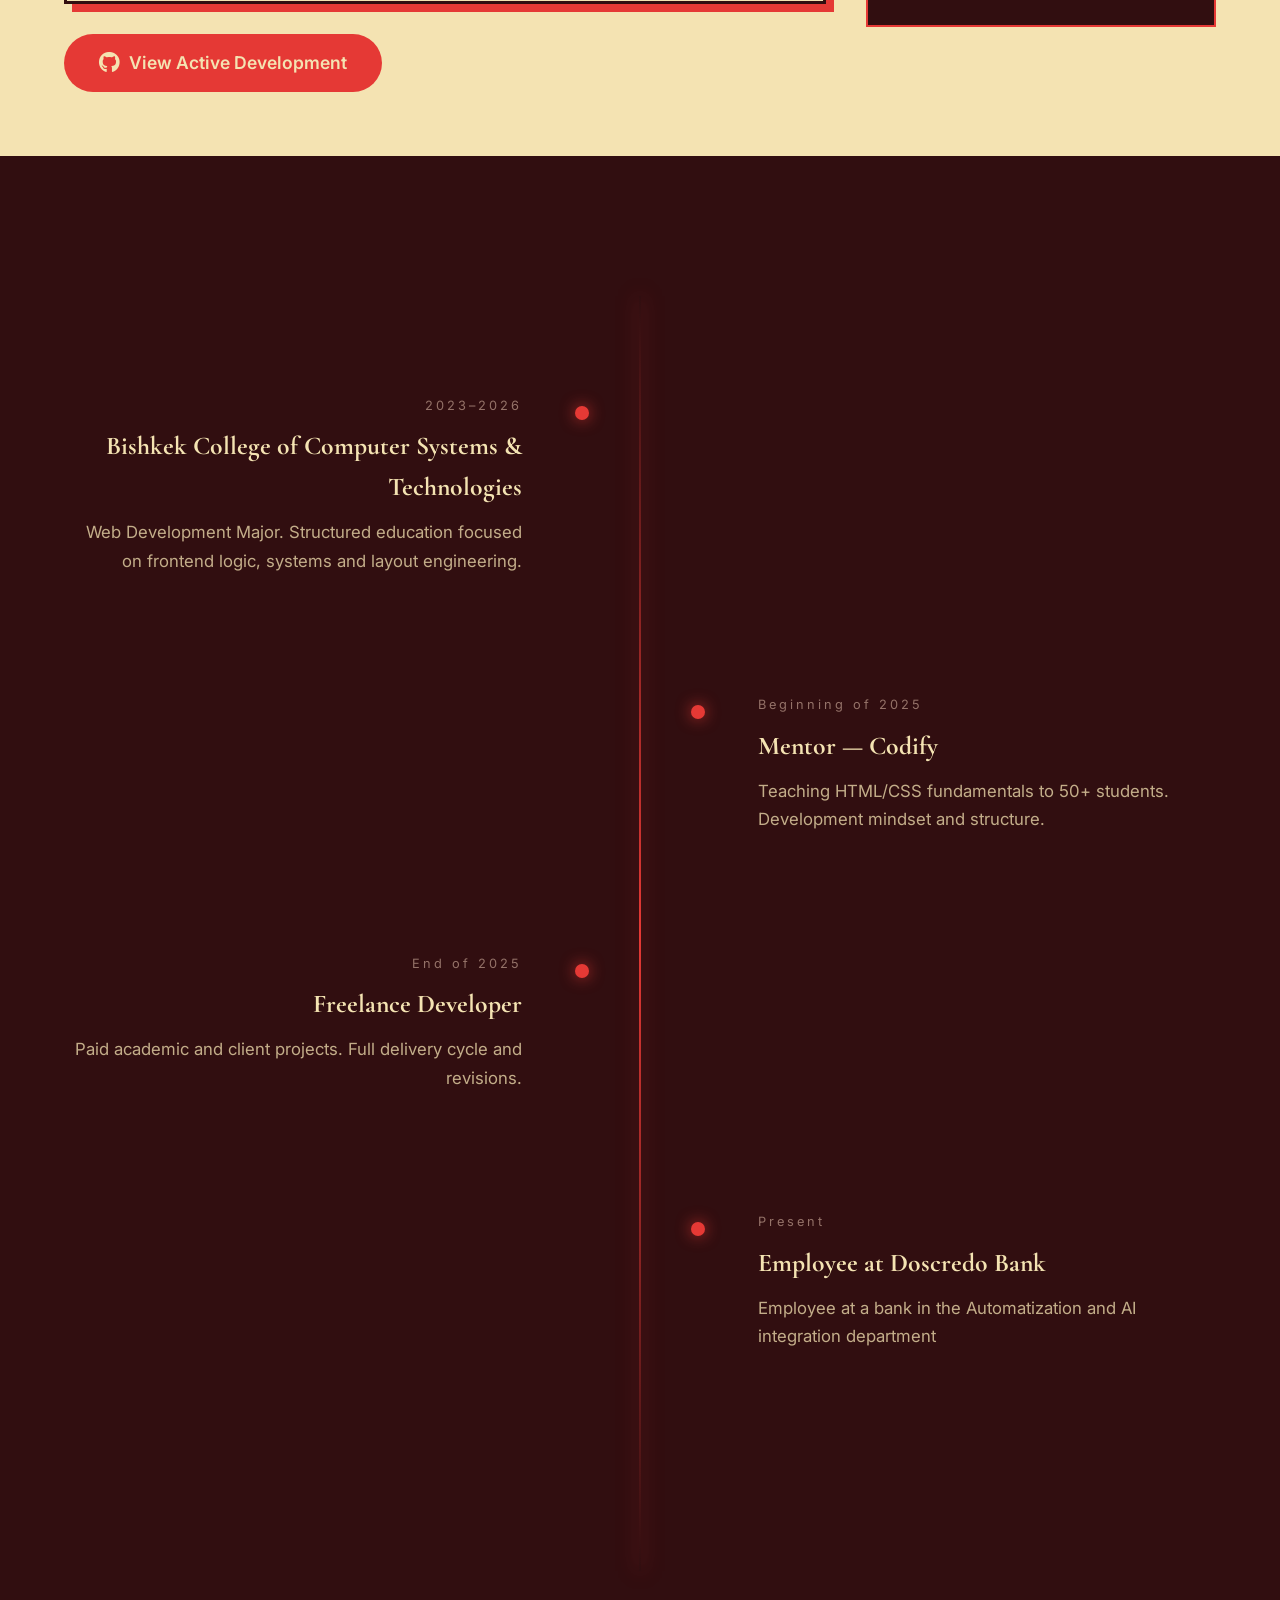
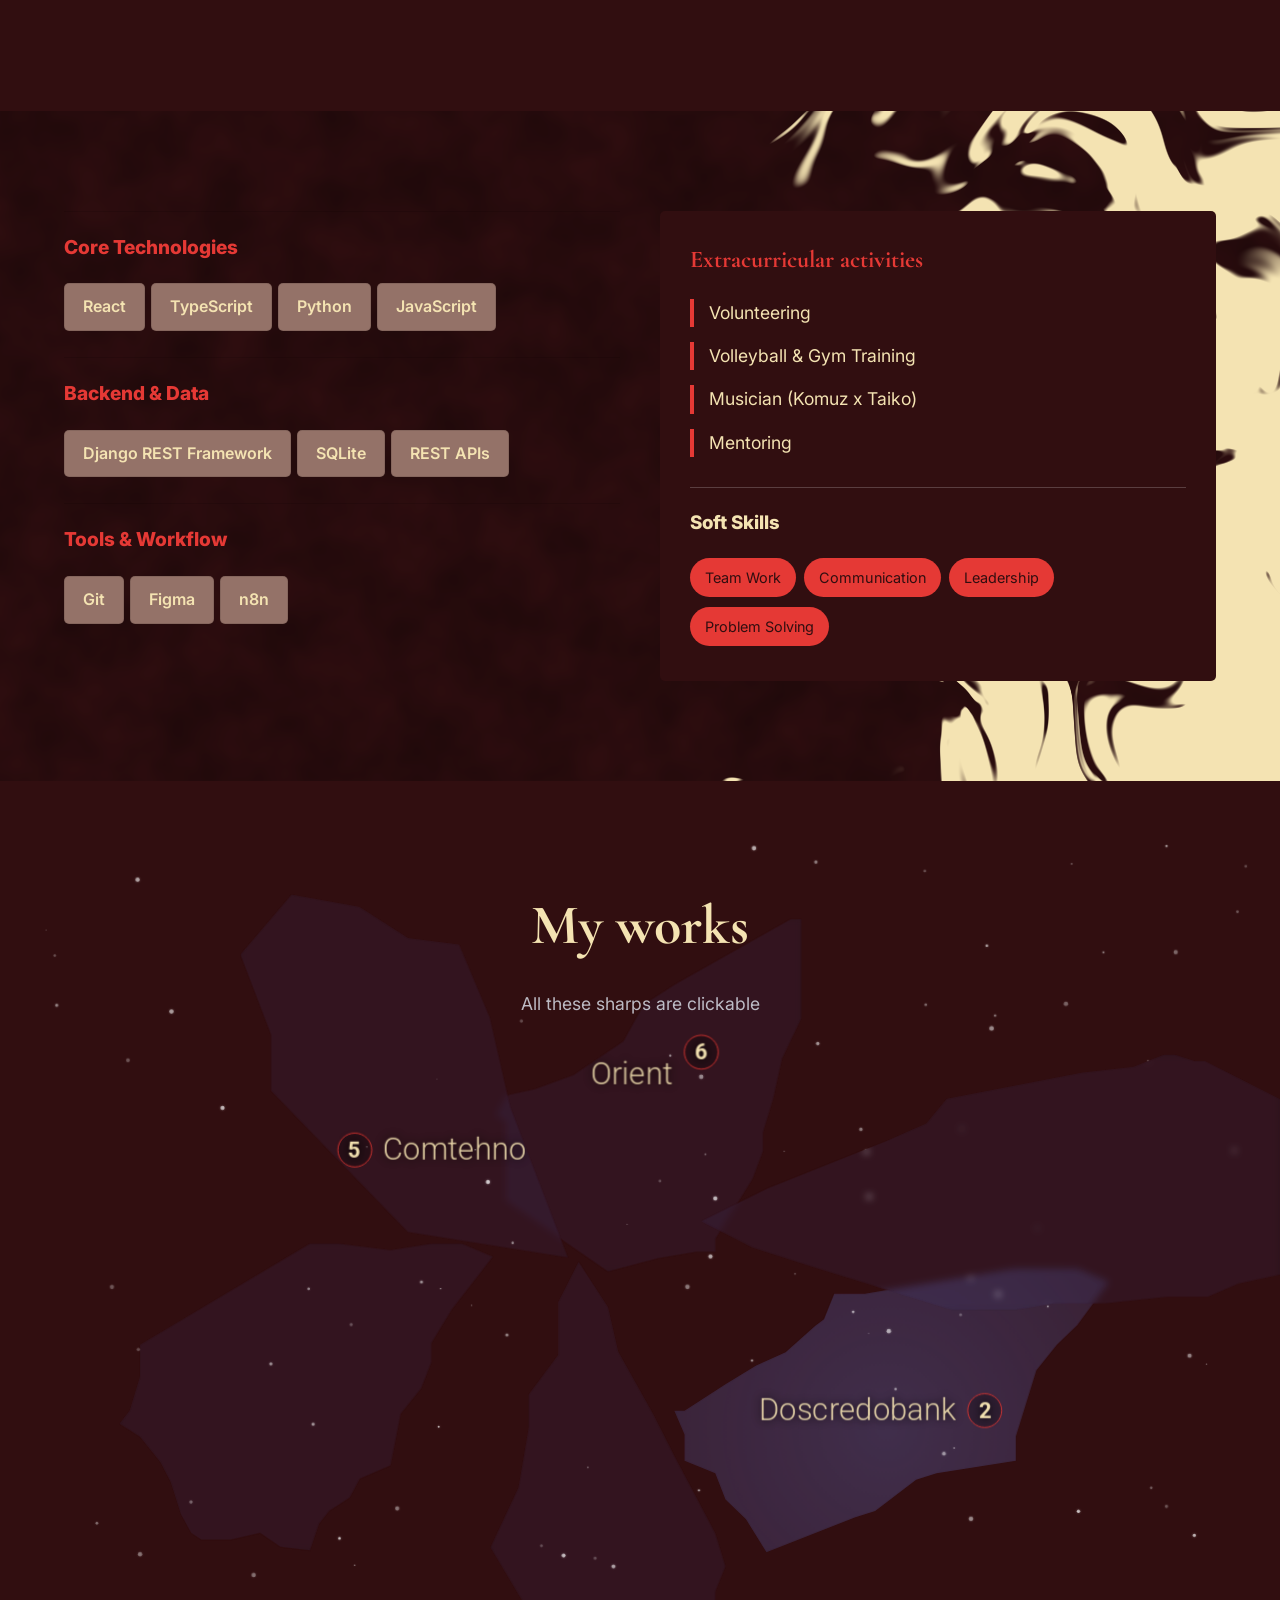
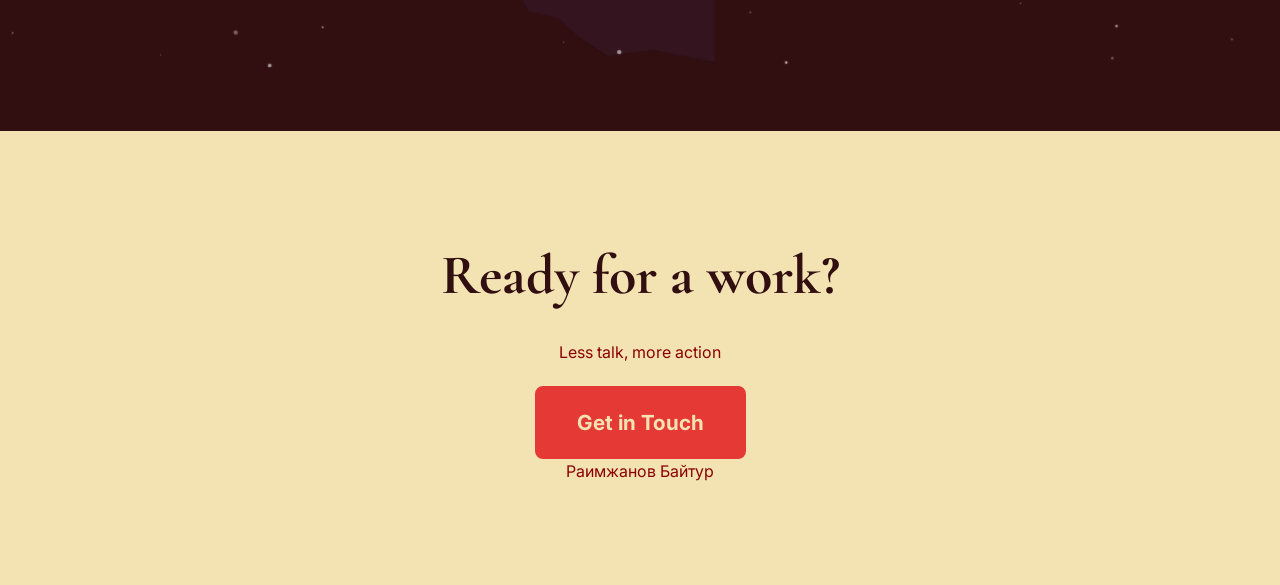
==== commit f4810eba: "Update meta description in index.html" ====
--- a/index.html
+++ b/index.html
@@ -9,7 +9,7 @@
 
     <meta
       name="description"
-      content="Portfolio of Baitur Raimzhanov, an 18-year-old web developer, mentor, AI-engineer and musician based in Bishkek, Kyrgyzstan."
+      content="Сайт-портфолио Раимжанова Байтура. Portfolio of Baitur Raimzhanov, an 18-year-old web developer, mentor, AI-engineer and musician based in Bishkek, Kyrgyzstan."
     />
     <meta
       name="keywords"
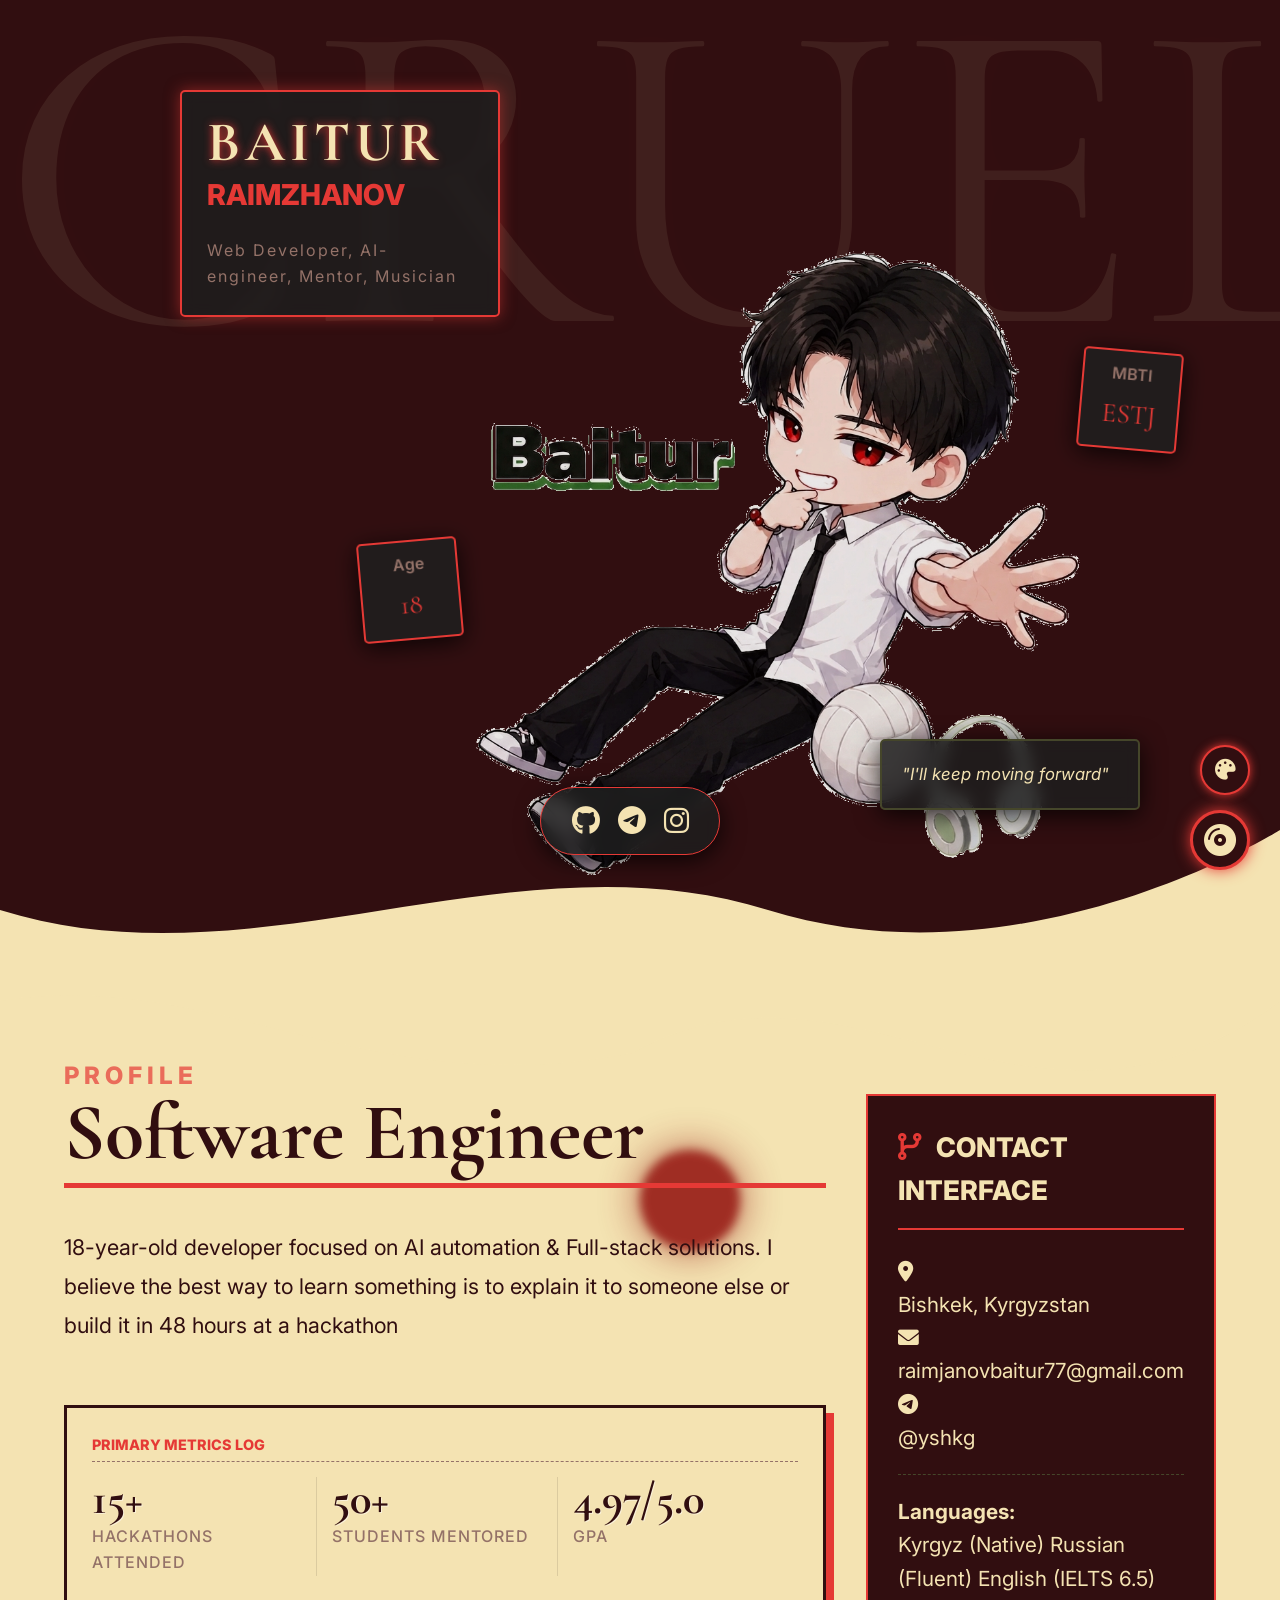
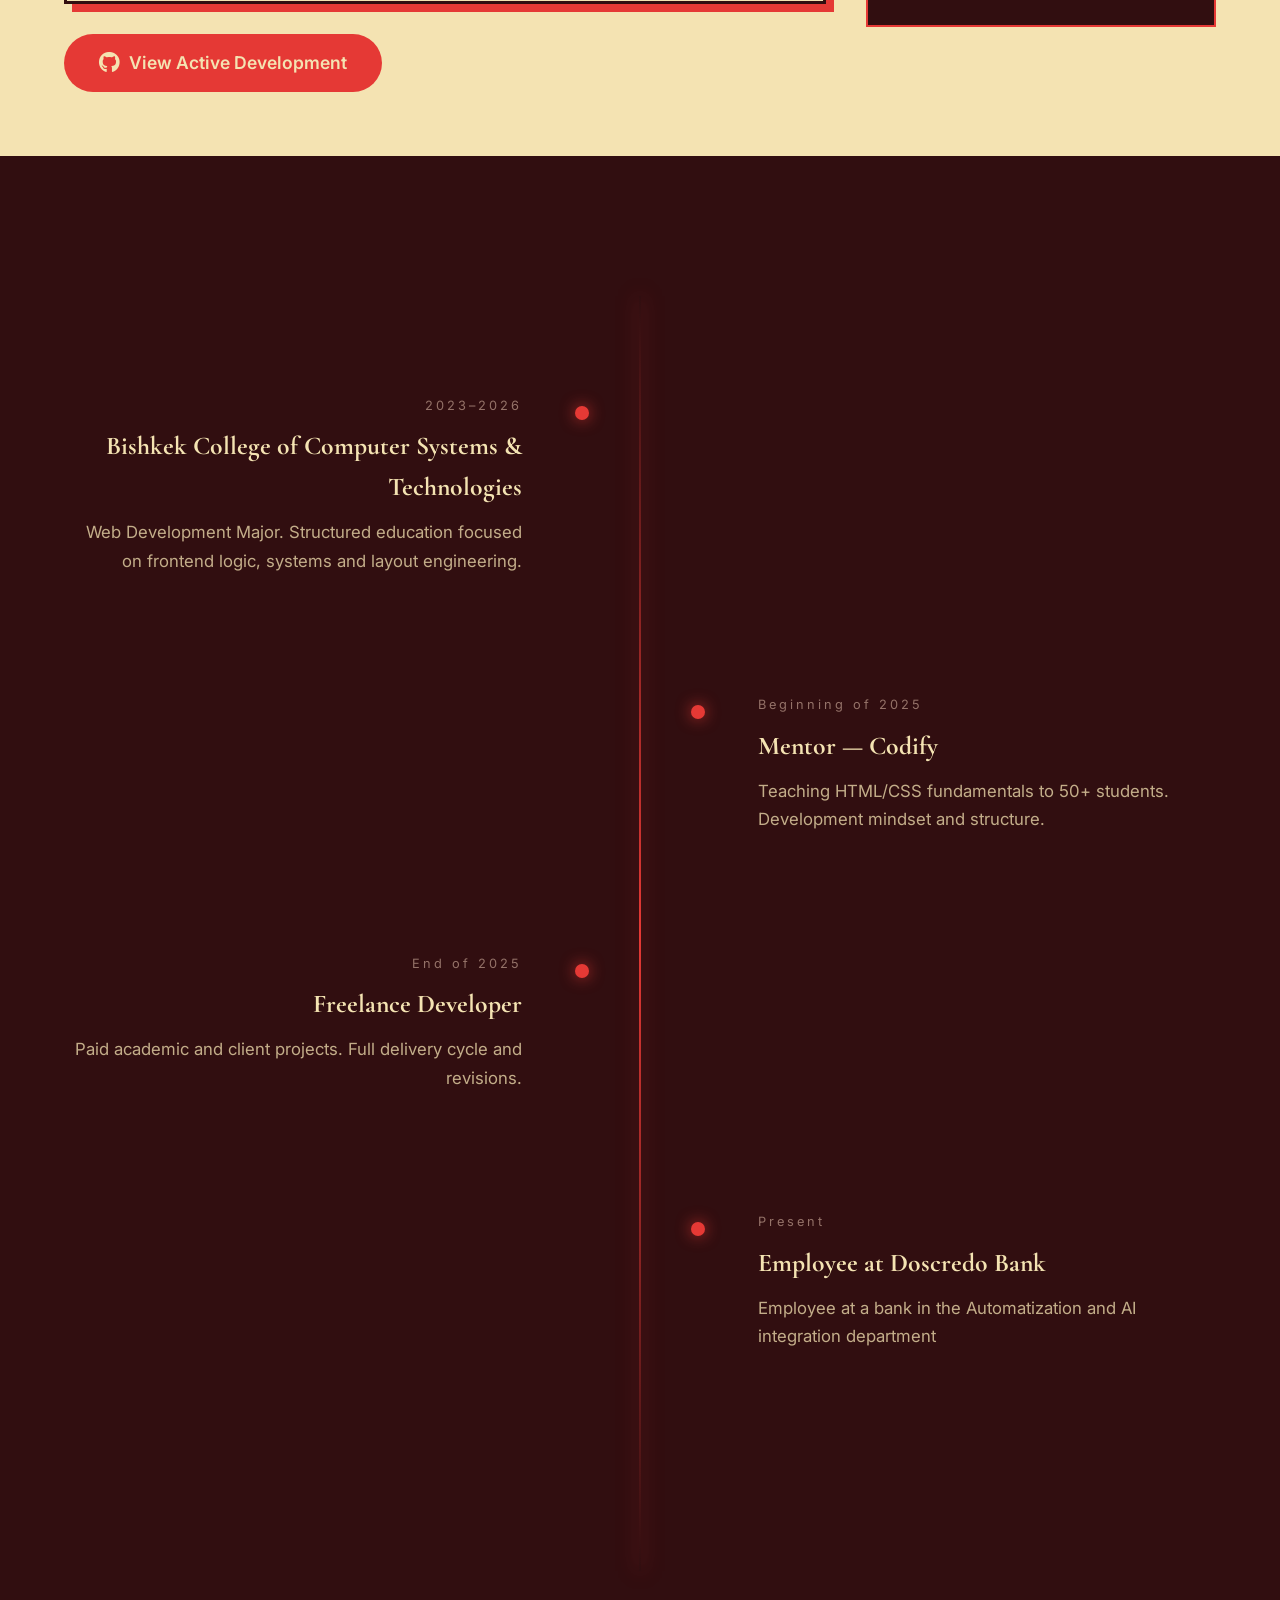
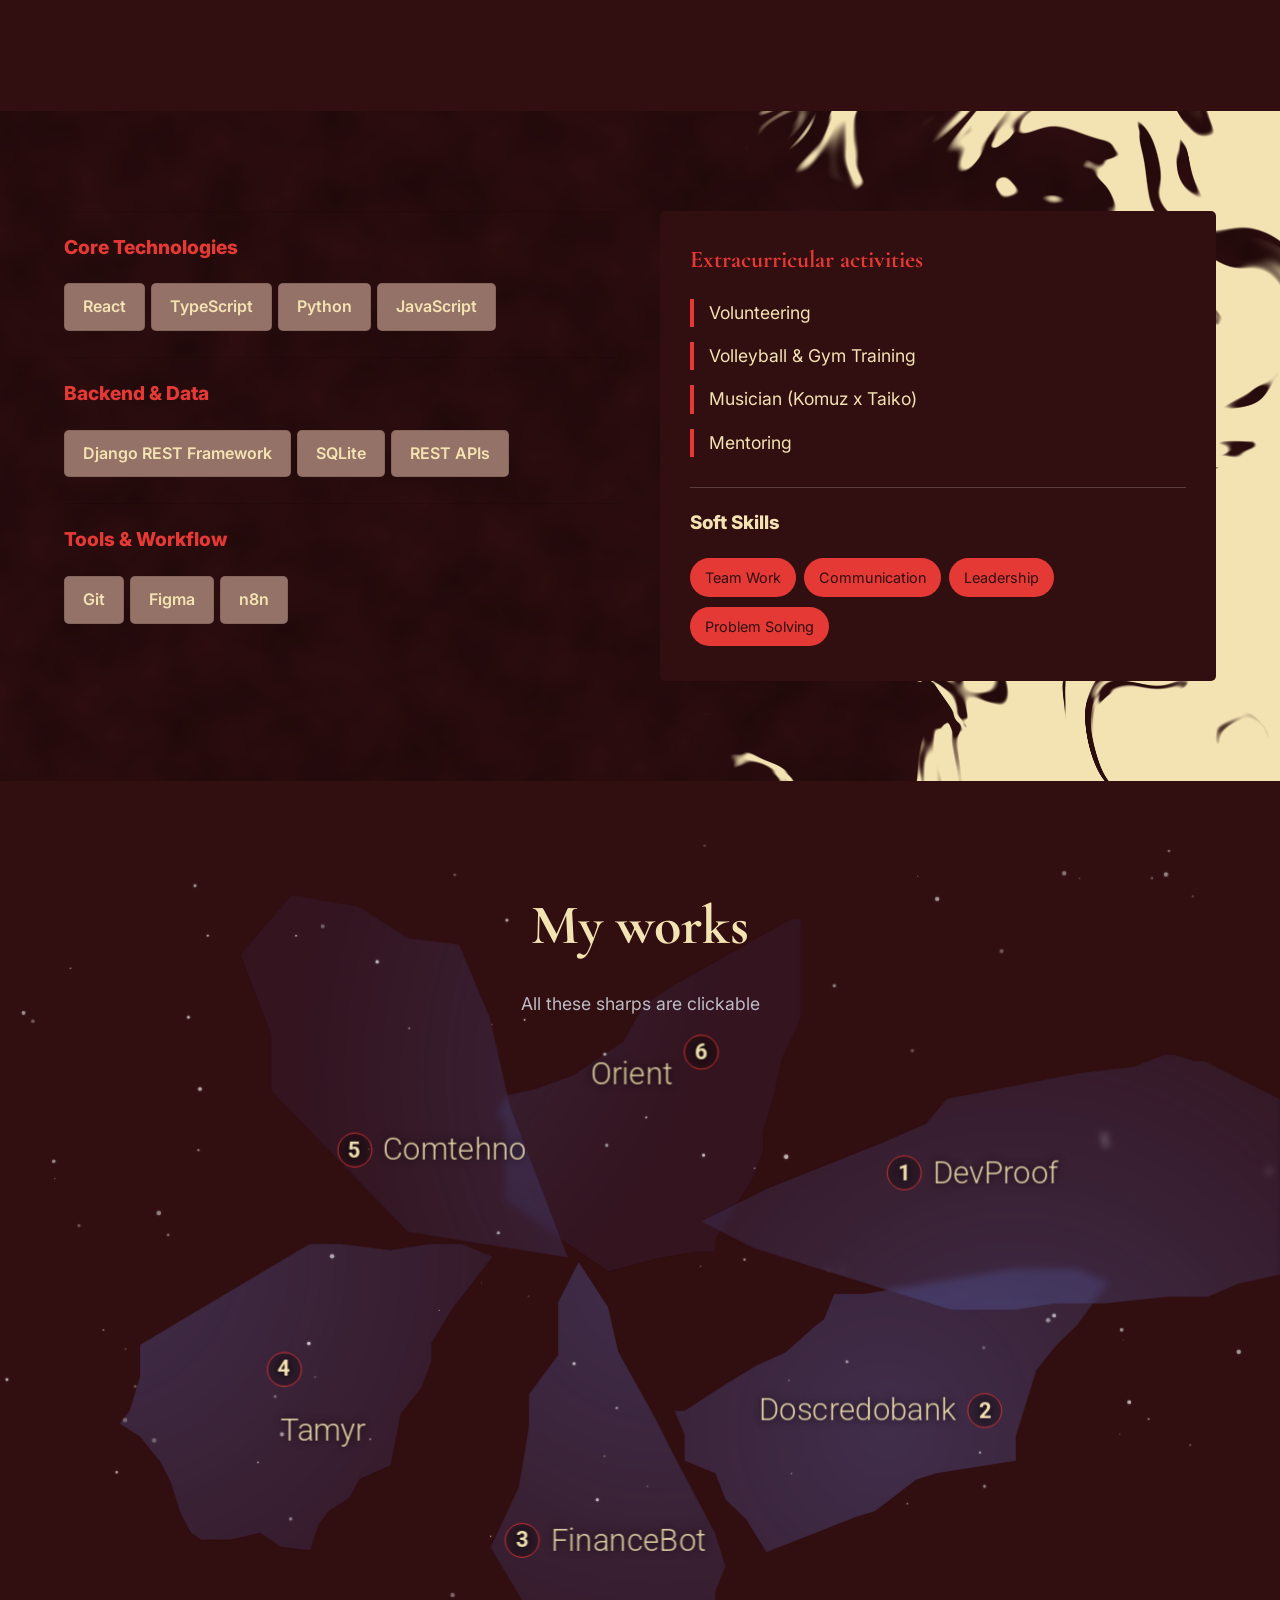
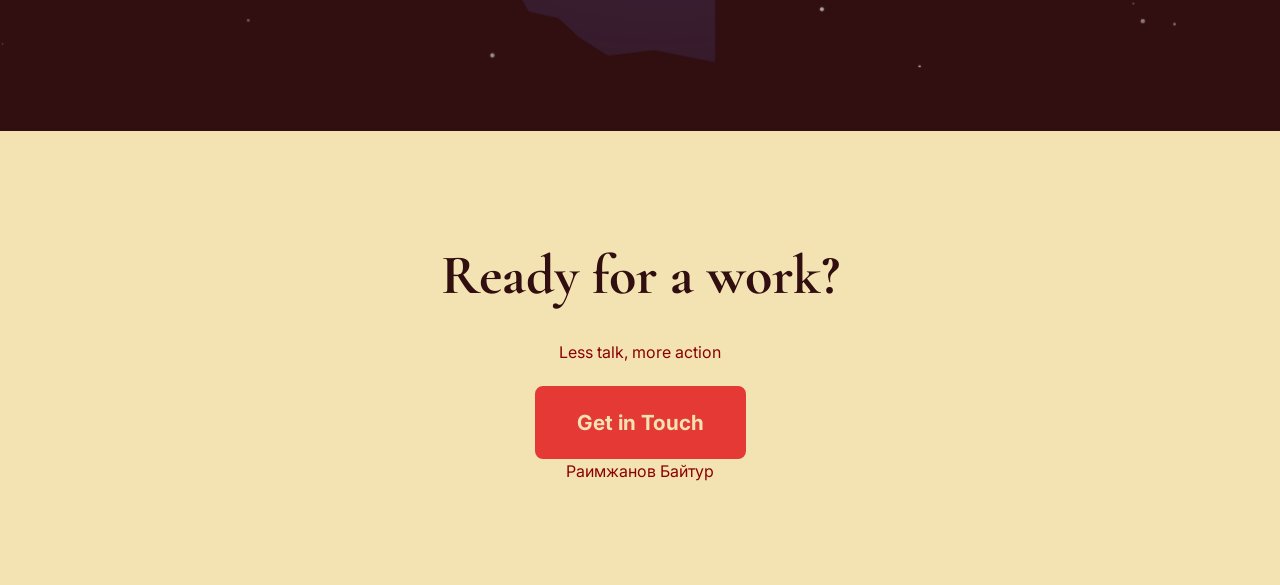
==== commit d97319dd: "Change image source and update metric values Updated image source from baitur.webp to baitur.png and" ====
--- a/index.html
+++ b/index.html
@@ -99,7 +99,7 @@
         </div>
 
         <img
-          src="/baitur.webp"
+          src="/baitur.png"
           alt="Baitur Raimzhanov - Web Developer"
           class="central-image"
           data-depth="2.5"
@@ -176,8 +176,8 @@
                   <span class="metric-label">Students Mentored</span>
                 </div>
                 <div class="metric-item">
-                  <span class="metric-value">*****</span>
-                  <span class="metric-label">Future Study Destination</span>
+                  <span class="metric-value">4.97/5.0</span>
+                  <span class="metric-label">GPA</span>
                 </div>
               </div>
             </div>
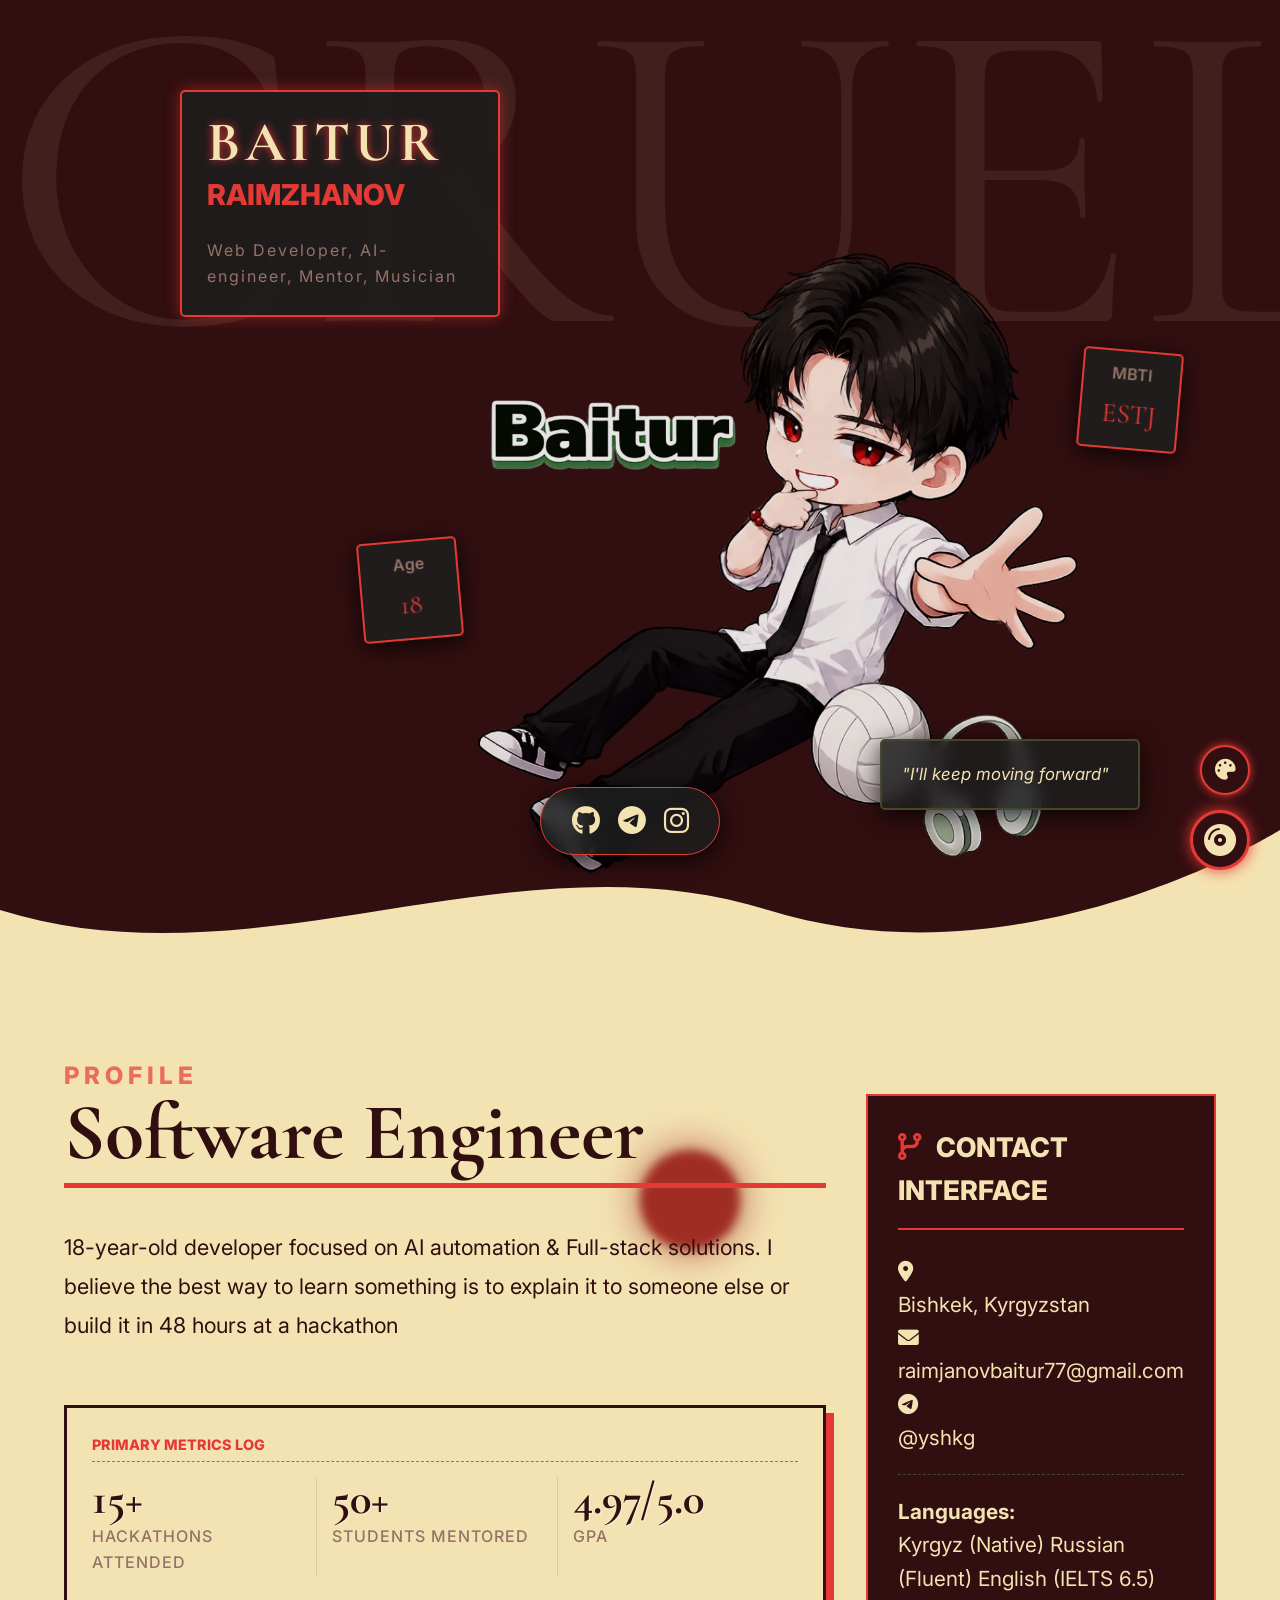
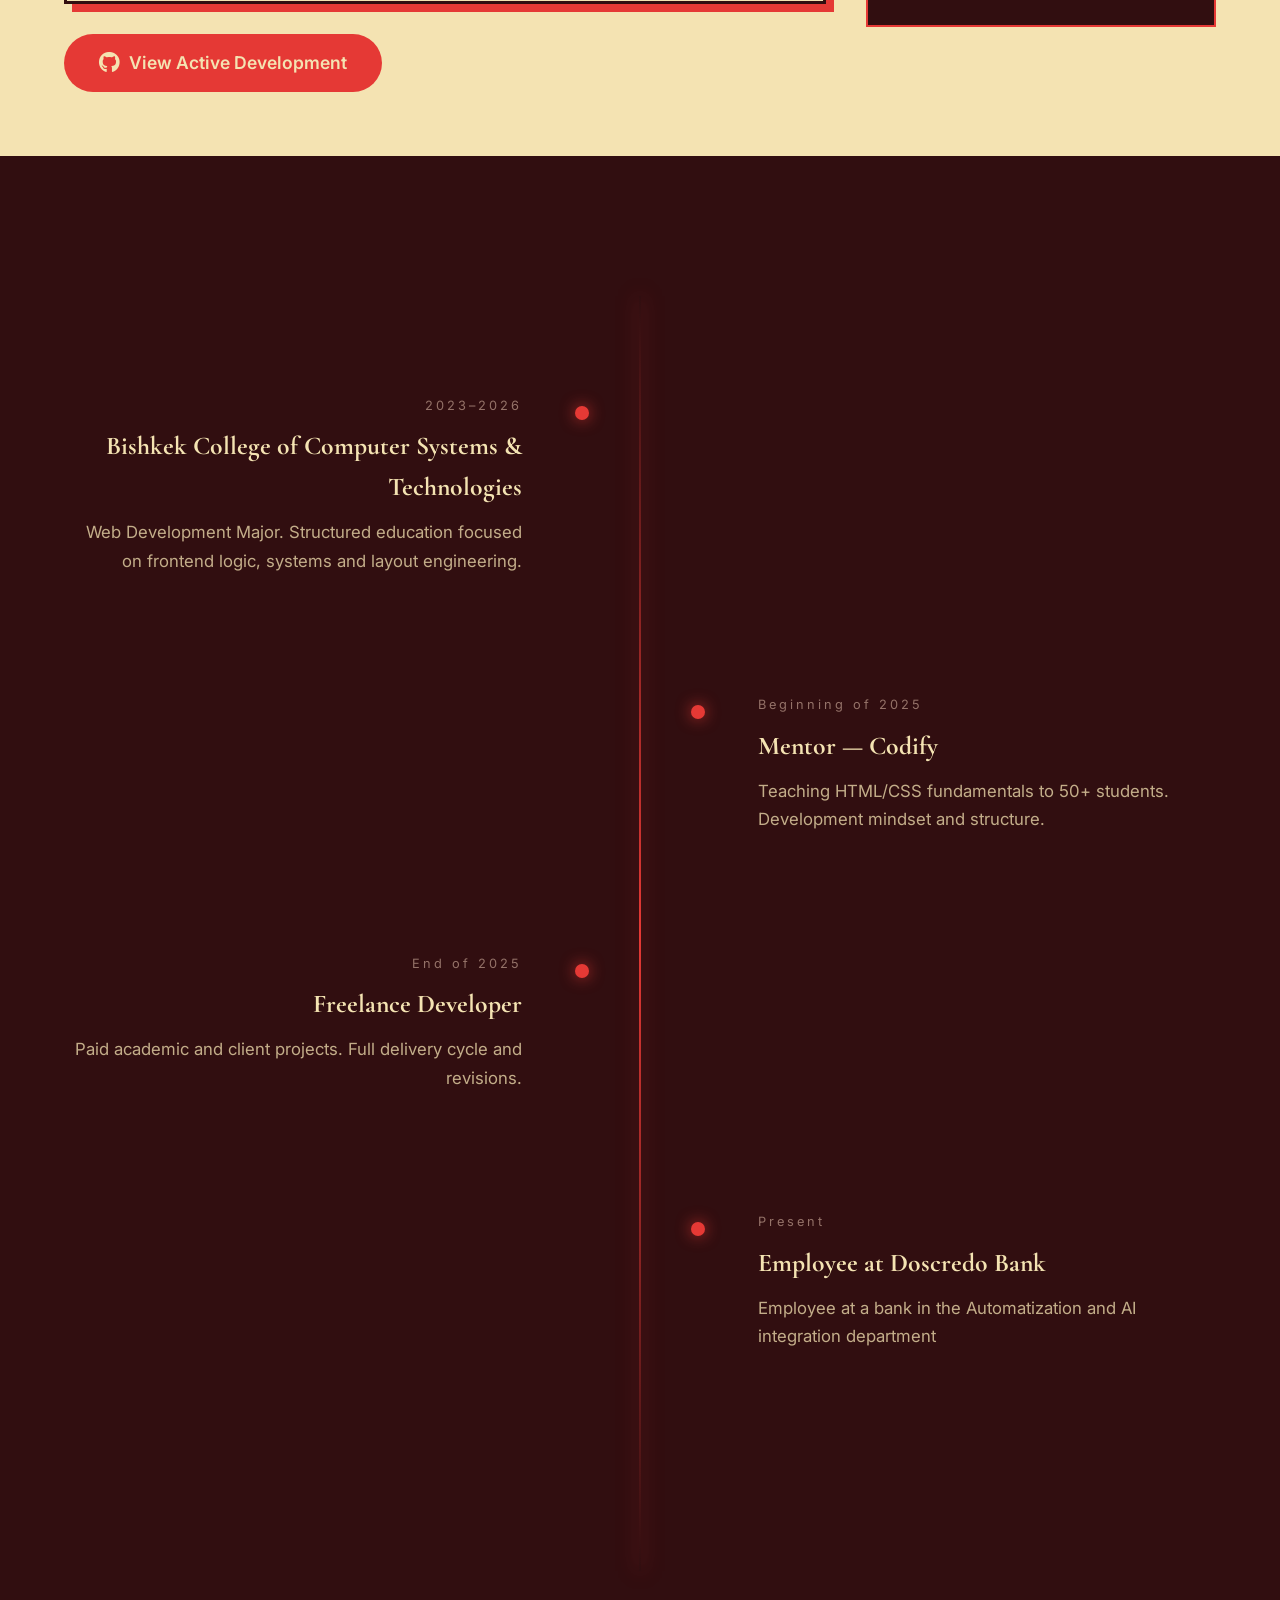
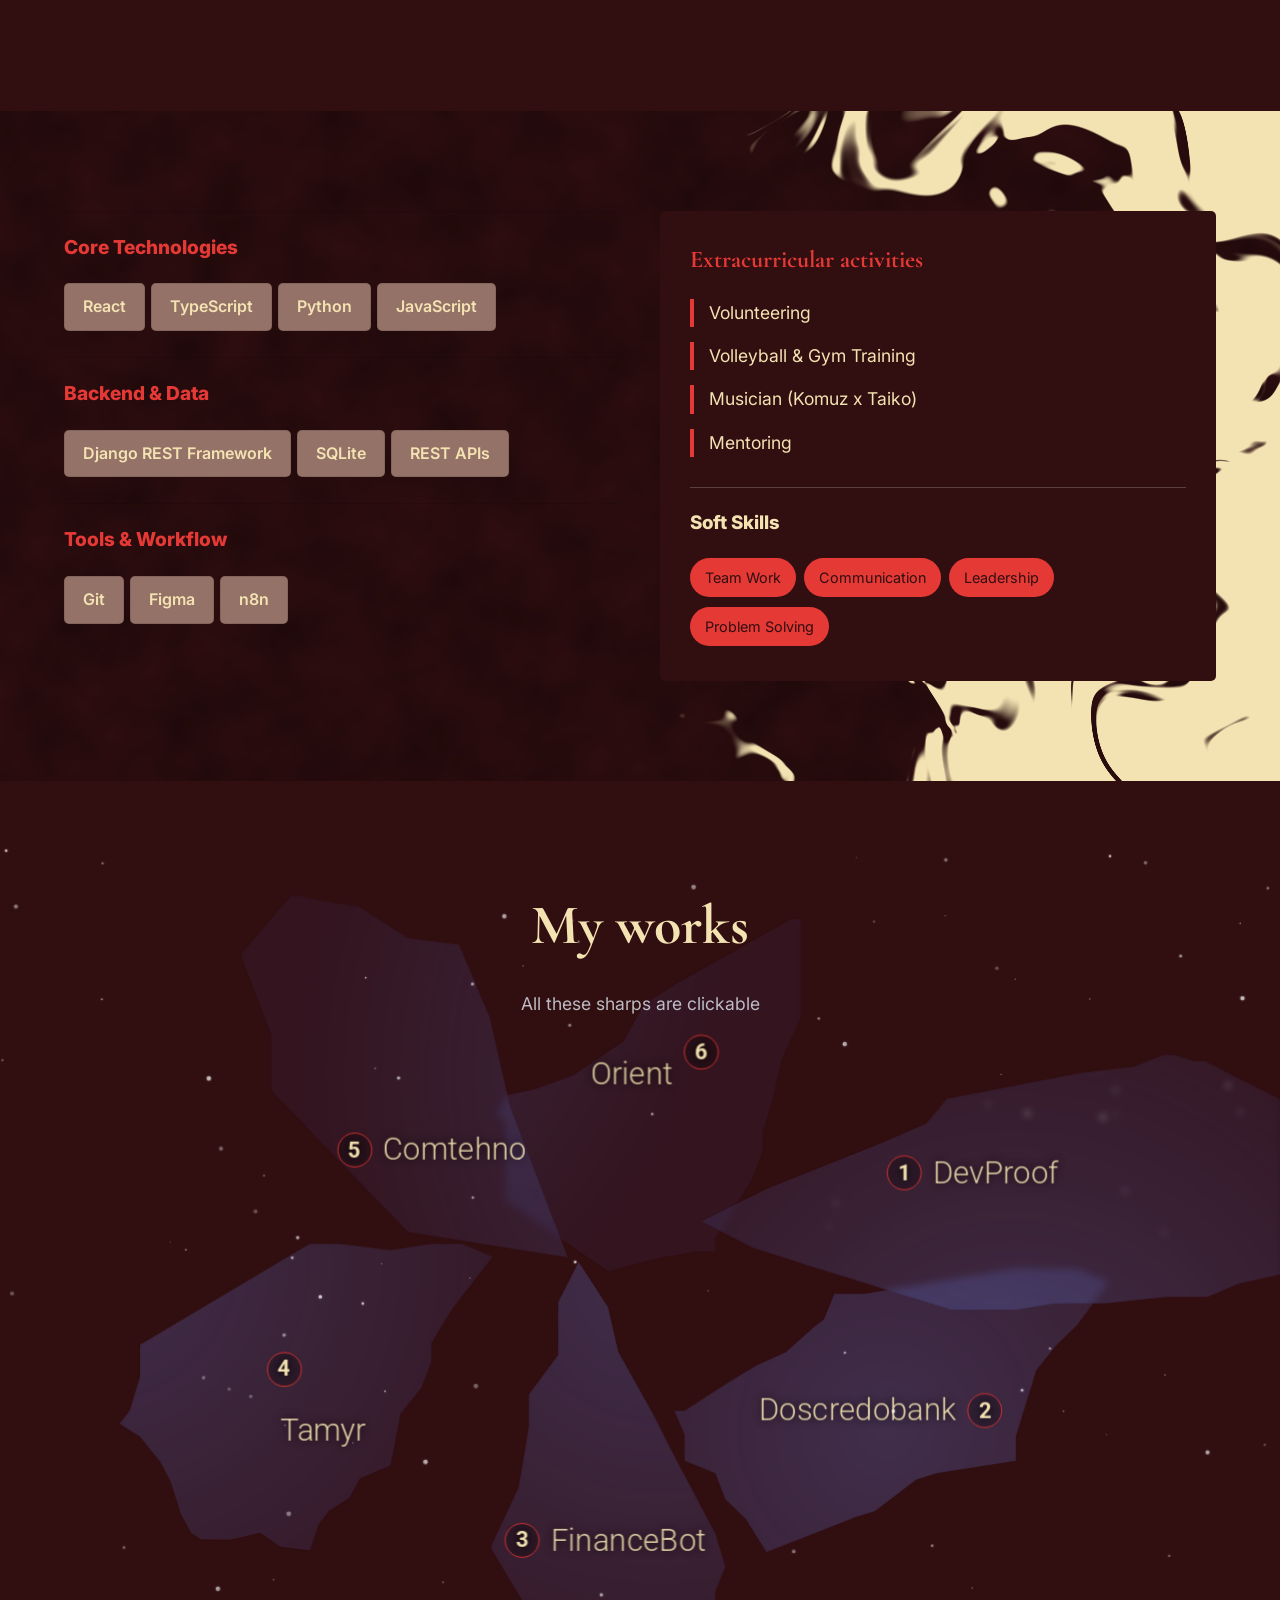
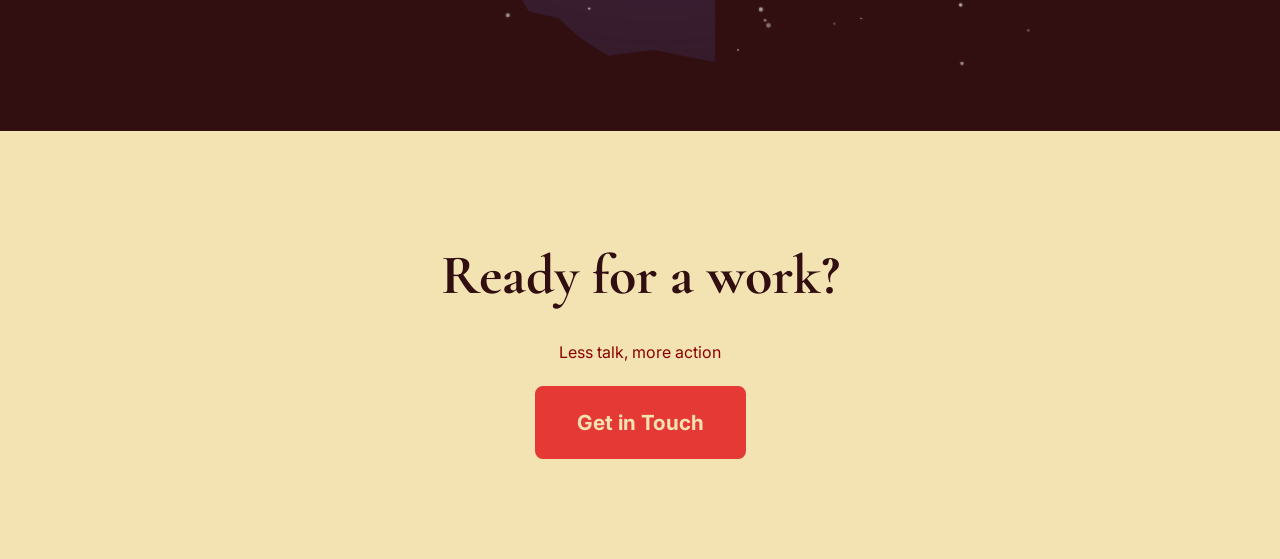
==== commit dabcbad0: "full change" ====
--- a/index.html
+++ b/index.html
@@ -87,6 +87,7 @@
     </script>
   </head>
   <body>
+      <h1 style="display: none;">Раимжанов Байтур</h1>
     <section id="hero" class="hero-section">
       <div class="background-texture" data-depth="0.5"></div>
       <p class="parallax-text" data-depth="0.1">CRUEL</p>
@@ -415,7 +416,7 @@
       <a href="mailto:raimjanovbaitur77@gmail.com" class="btn-large"
         >Get in Touch</a
       >
-      <p>Раимжанов Байтур</p>
+      <h1 style="display: none;">Раимжанов Байтур</h1>
     </section>
 
     <!-- Theme Switcher UI -->
@@ -436,11 +437,11 @@
           data-theme="forest"
           title="Mystic Forest"
         ></button>
-        <button
+        <!-- <button
           class="theme-option"
           data-theme="cyberpunk"
           title="Cyberpunk Night"
-        ></button>
+        ></button> -->
       </div>
       <div class="theme-toggle-btn" id="theme-toggle-btn" title="Choose Theme">
         <i class="fas fa-palette"></i>
